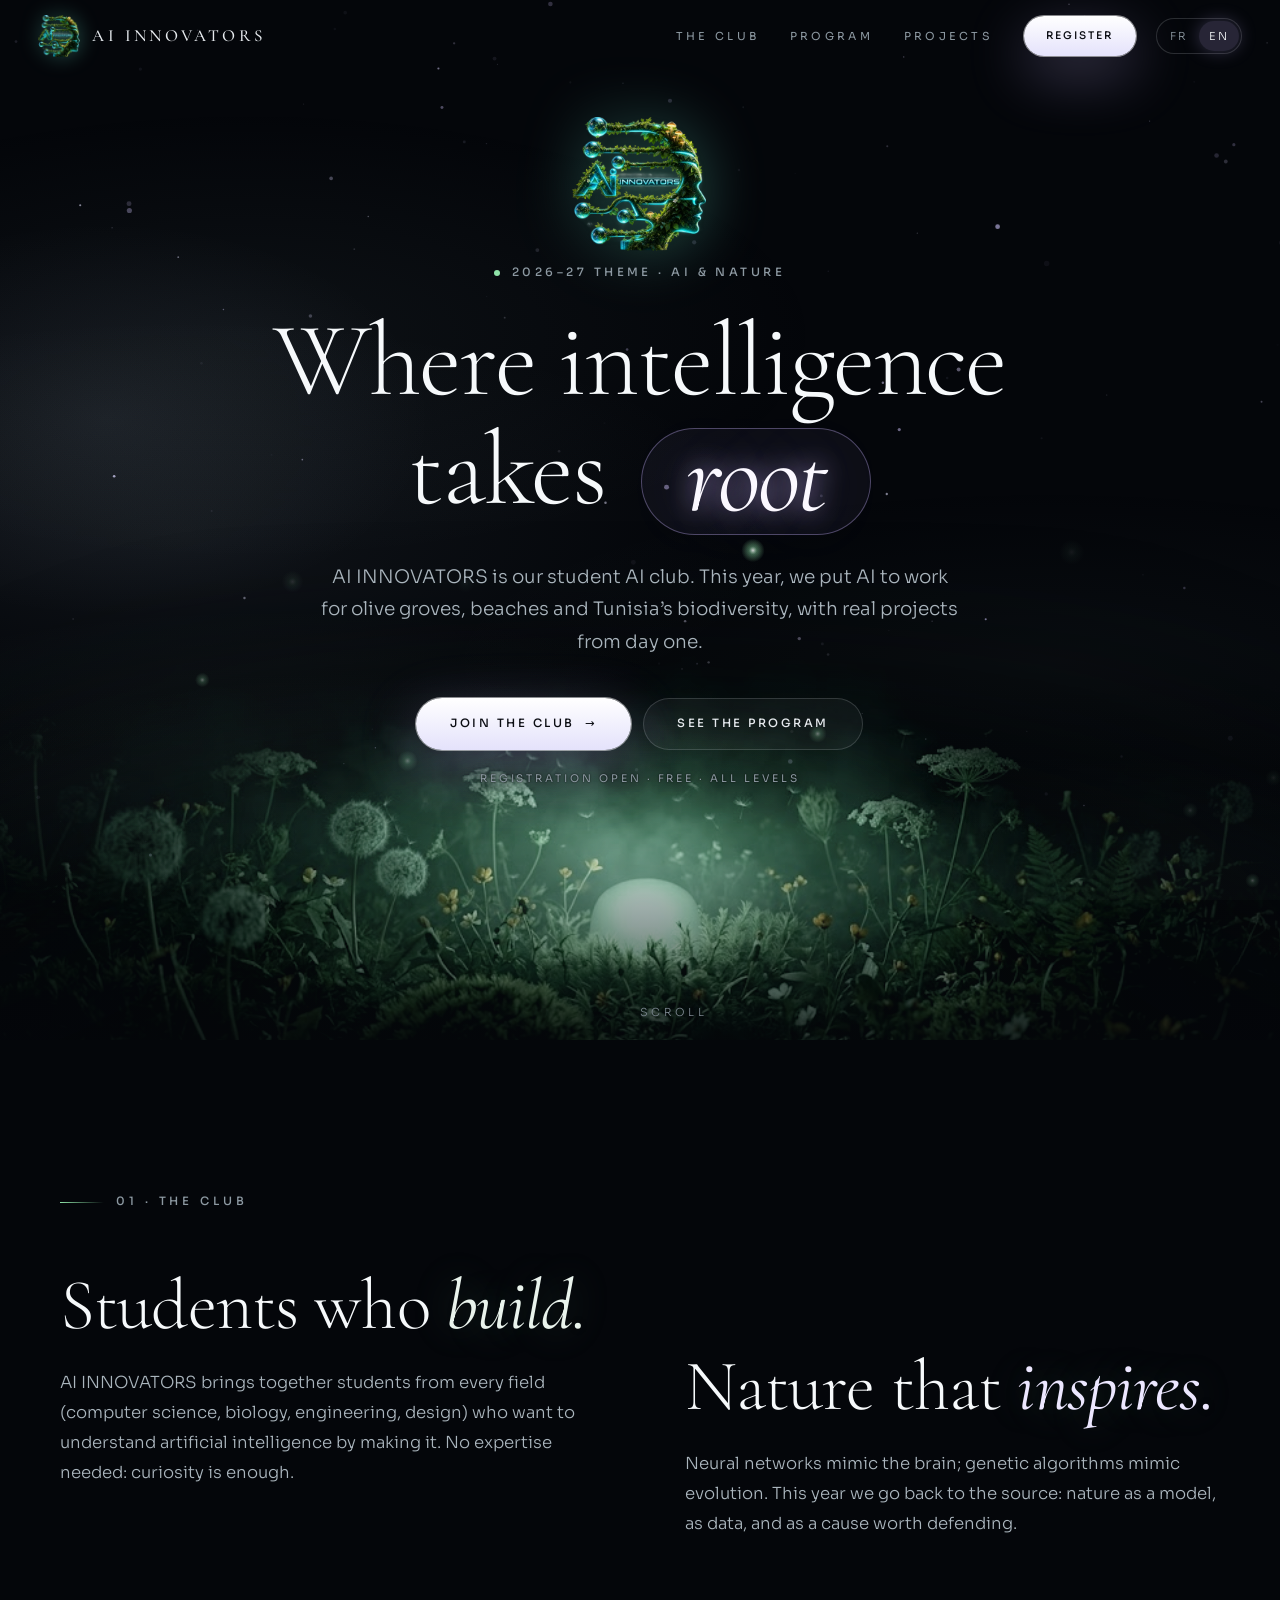
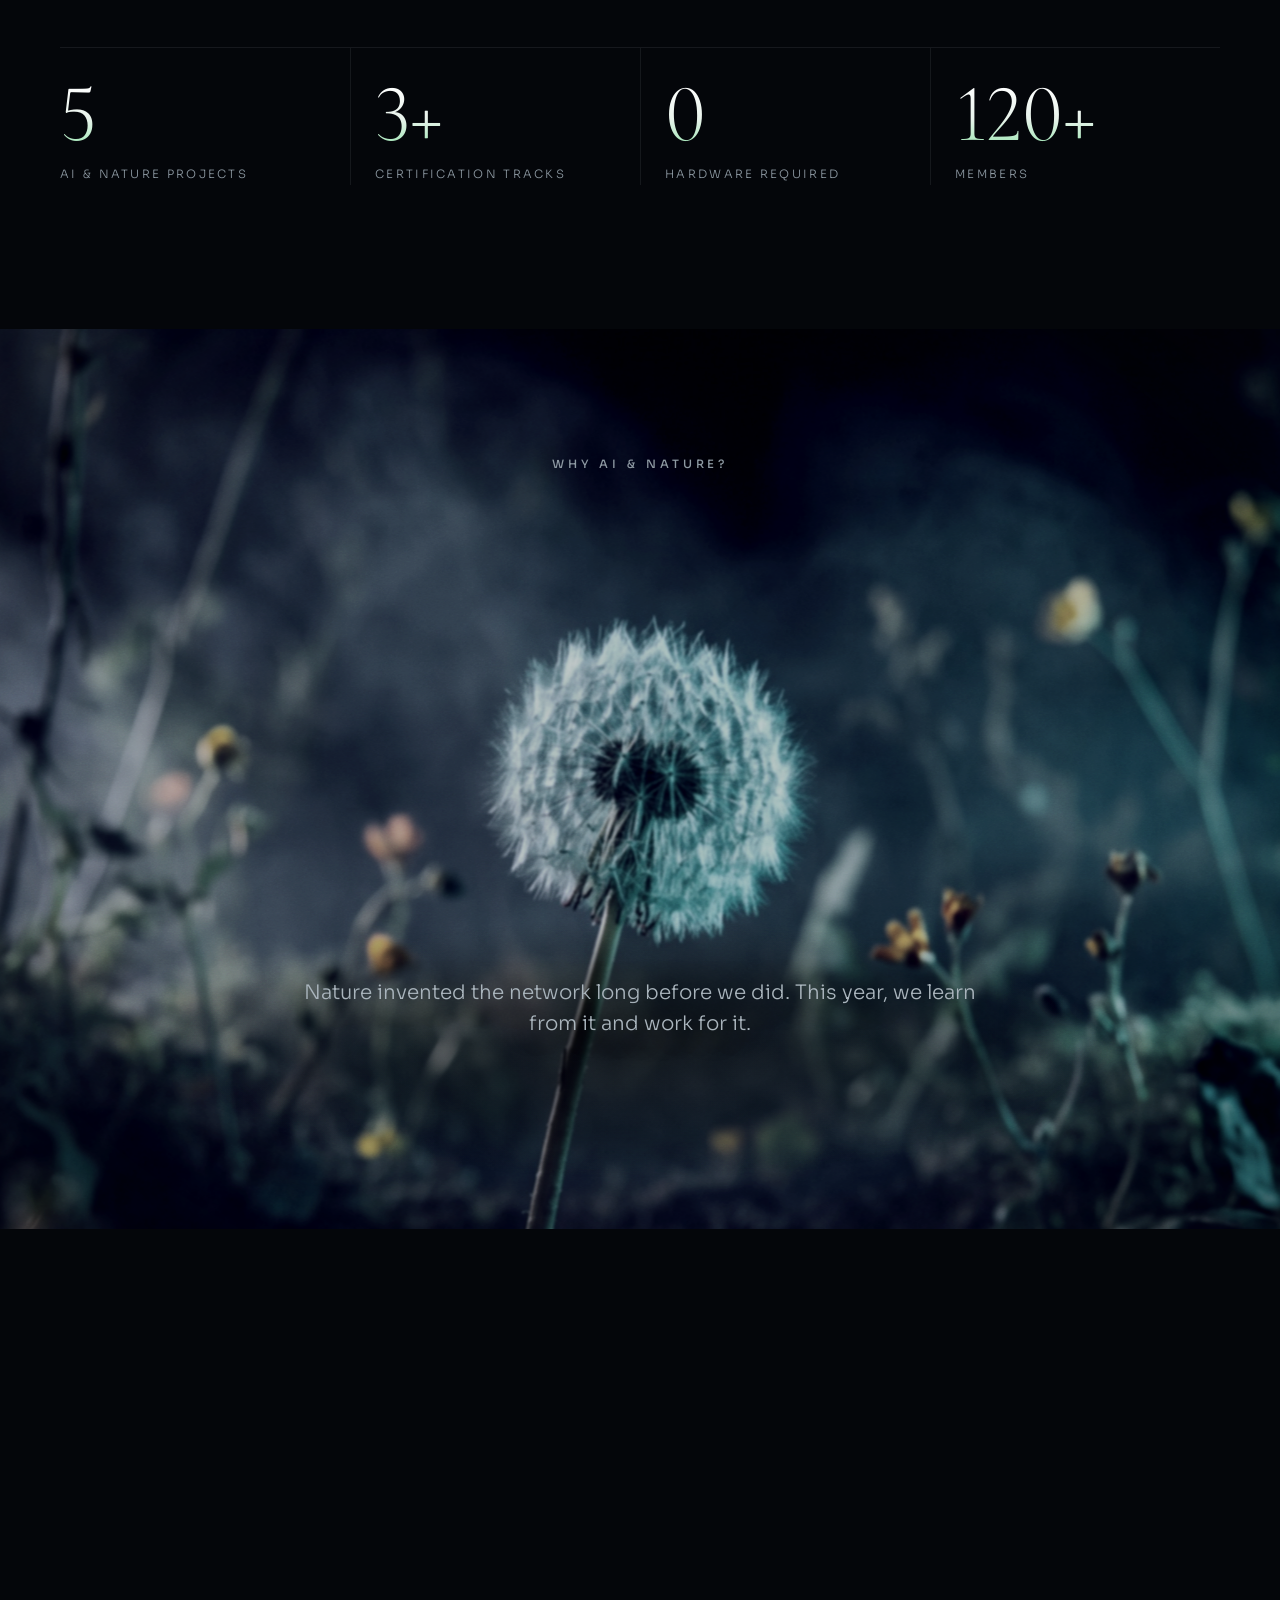
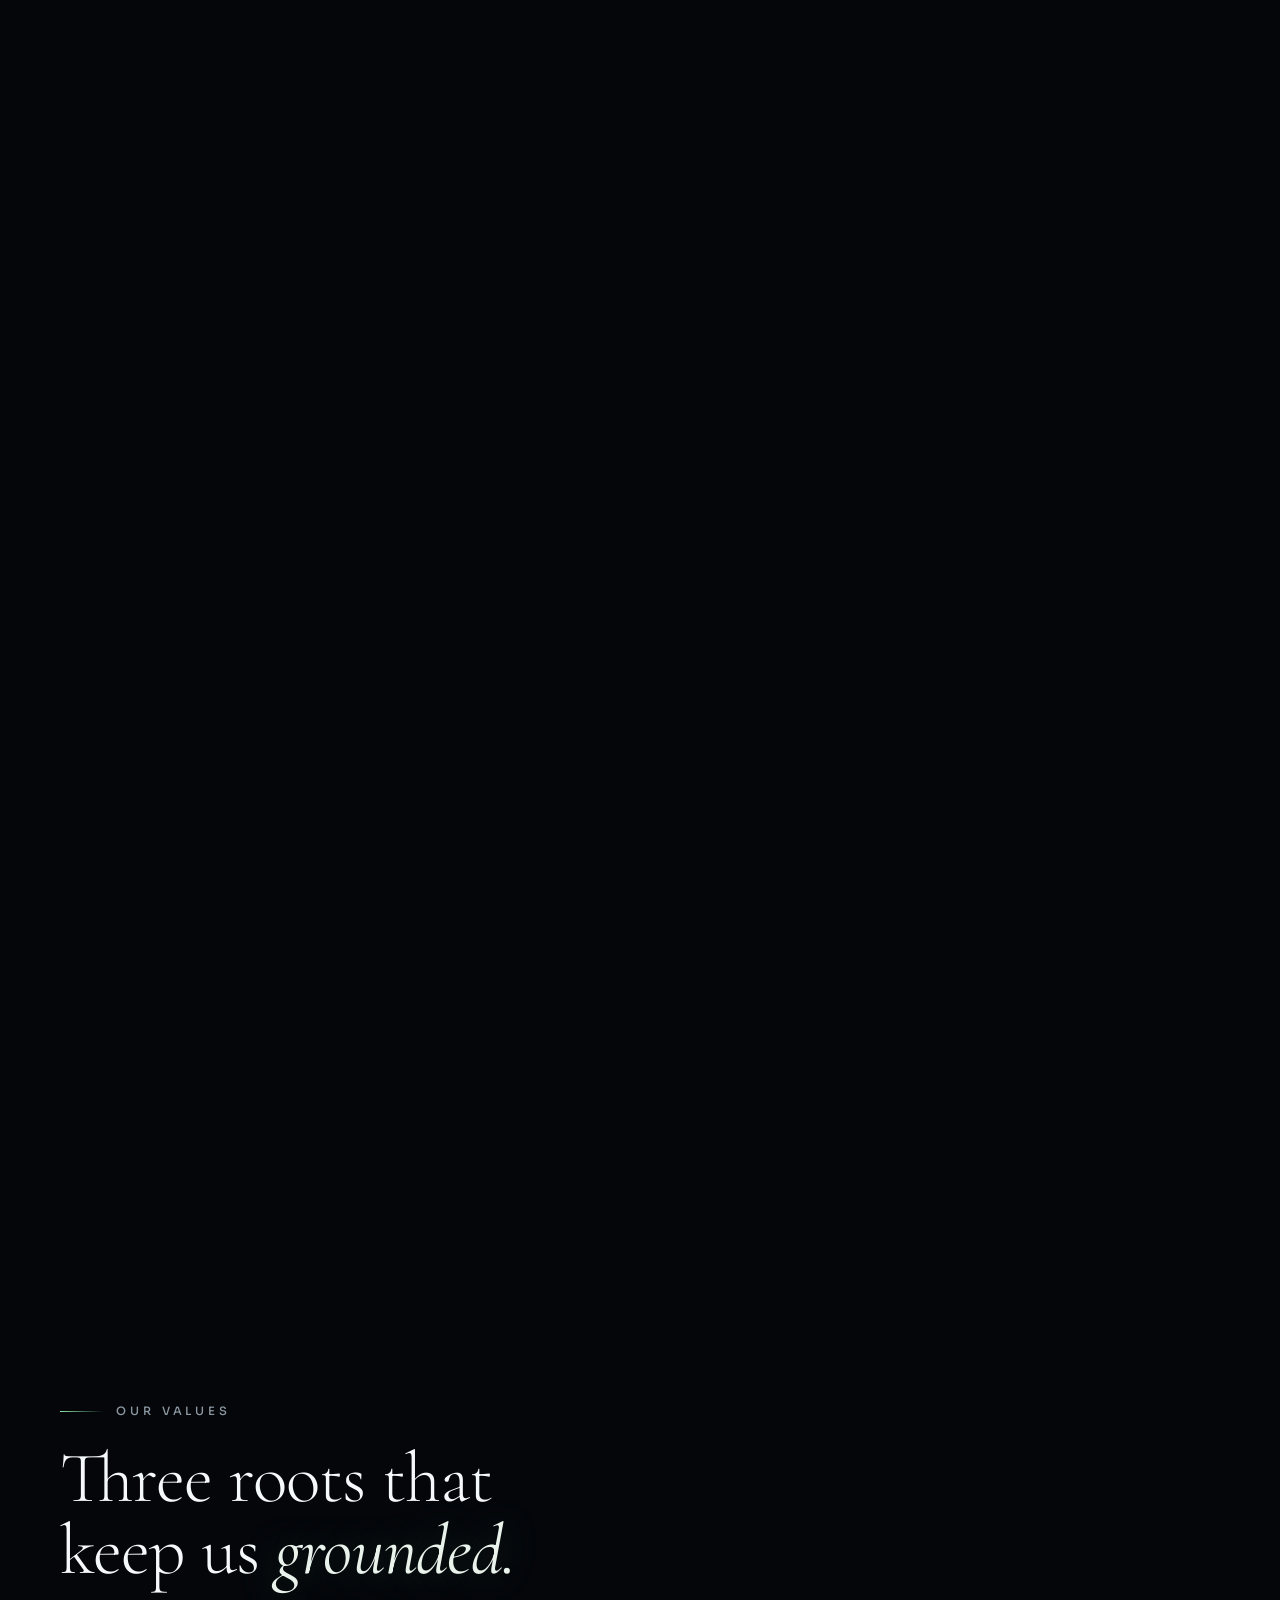
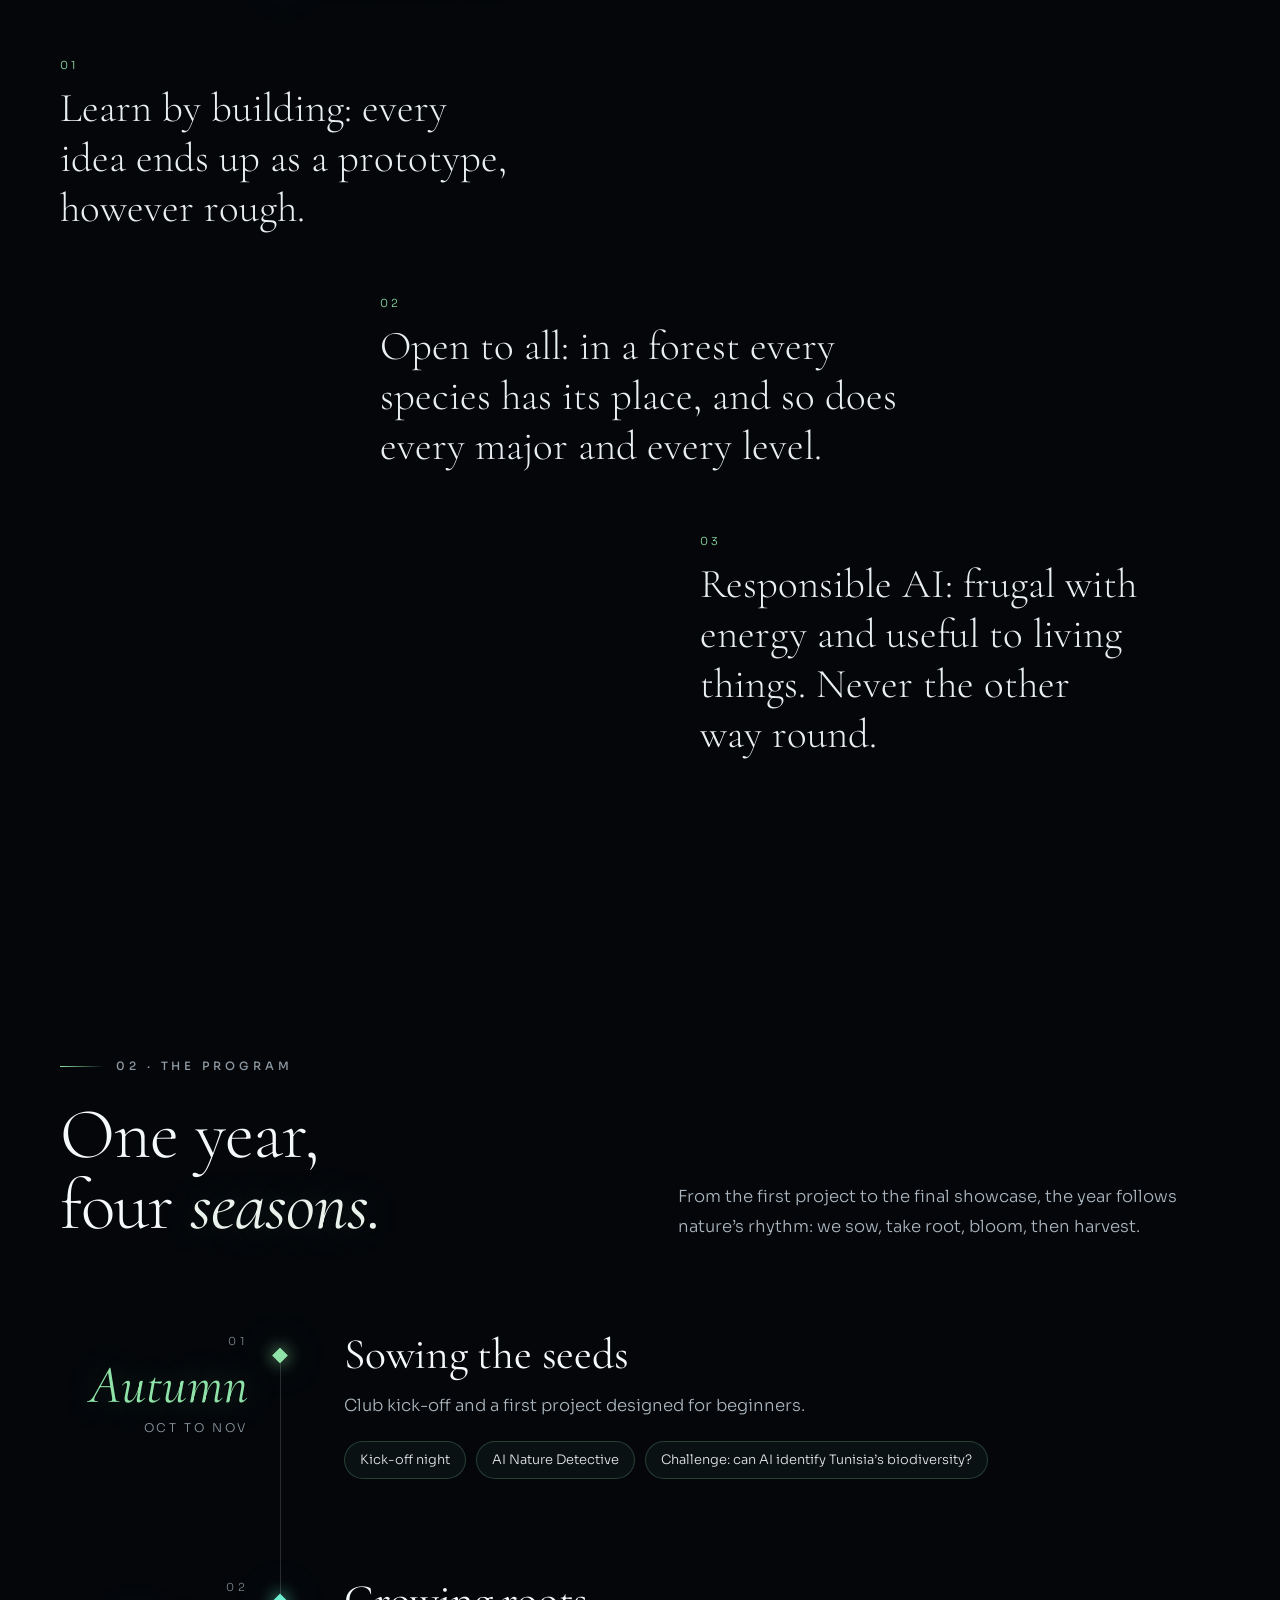
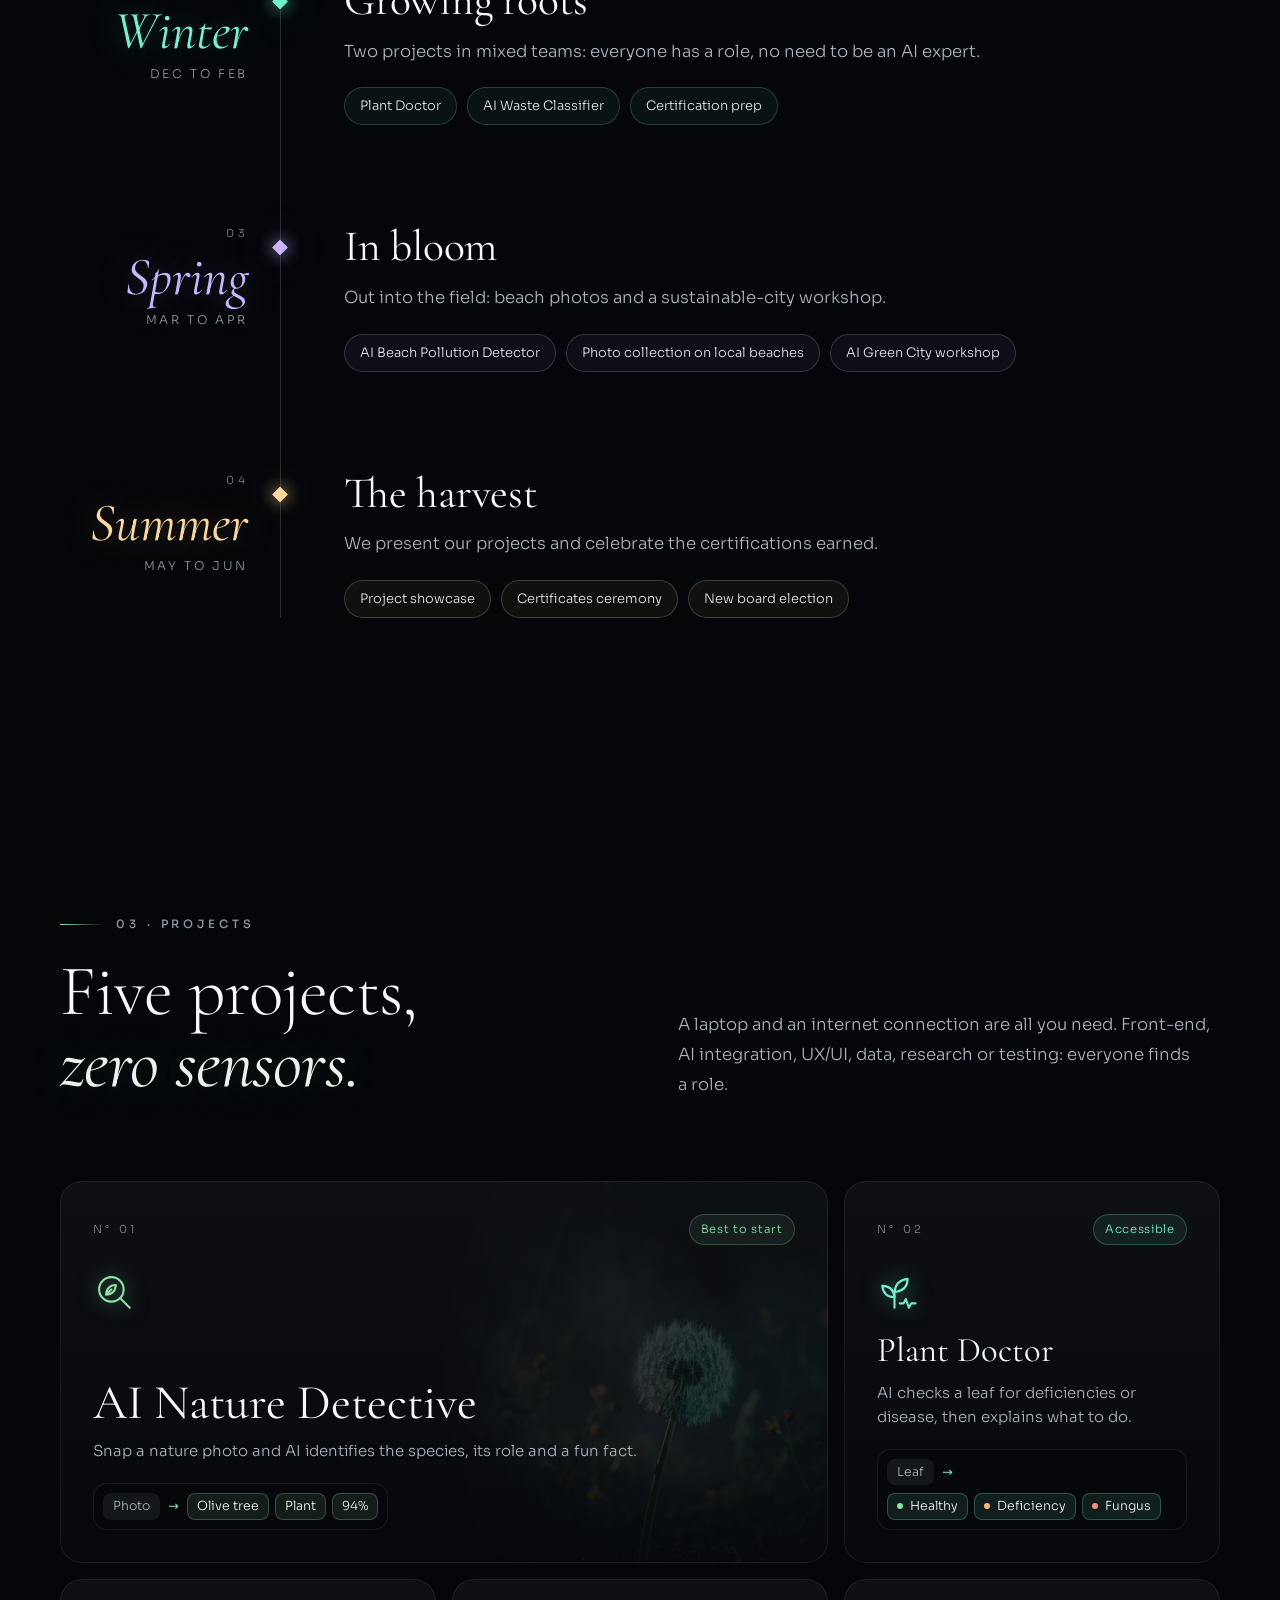
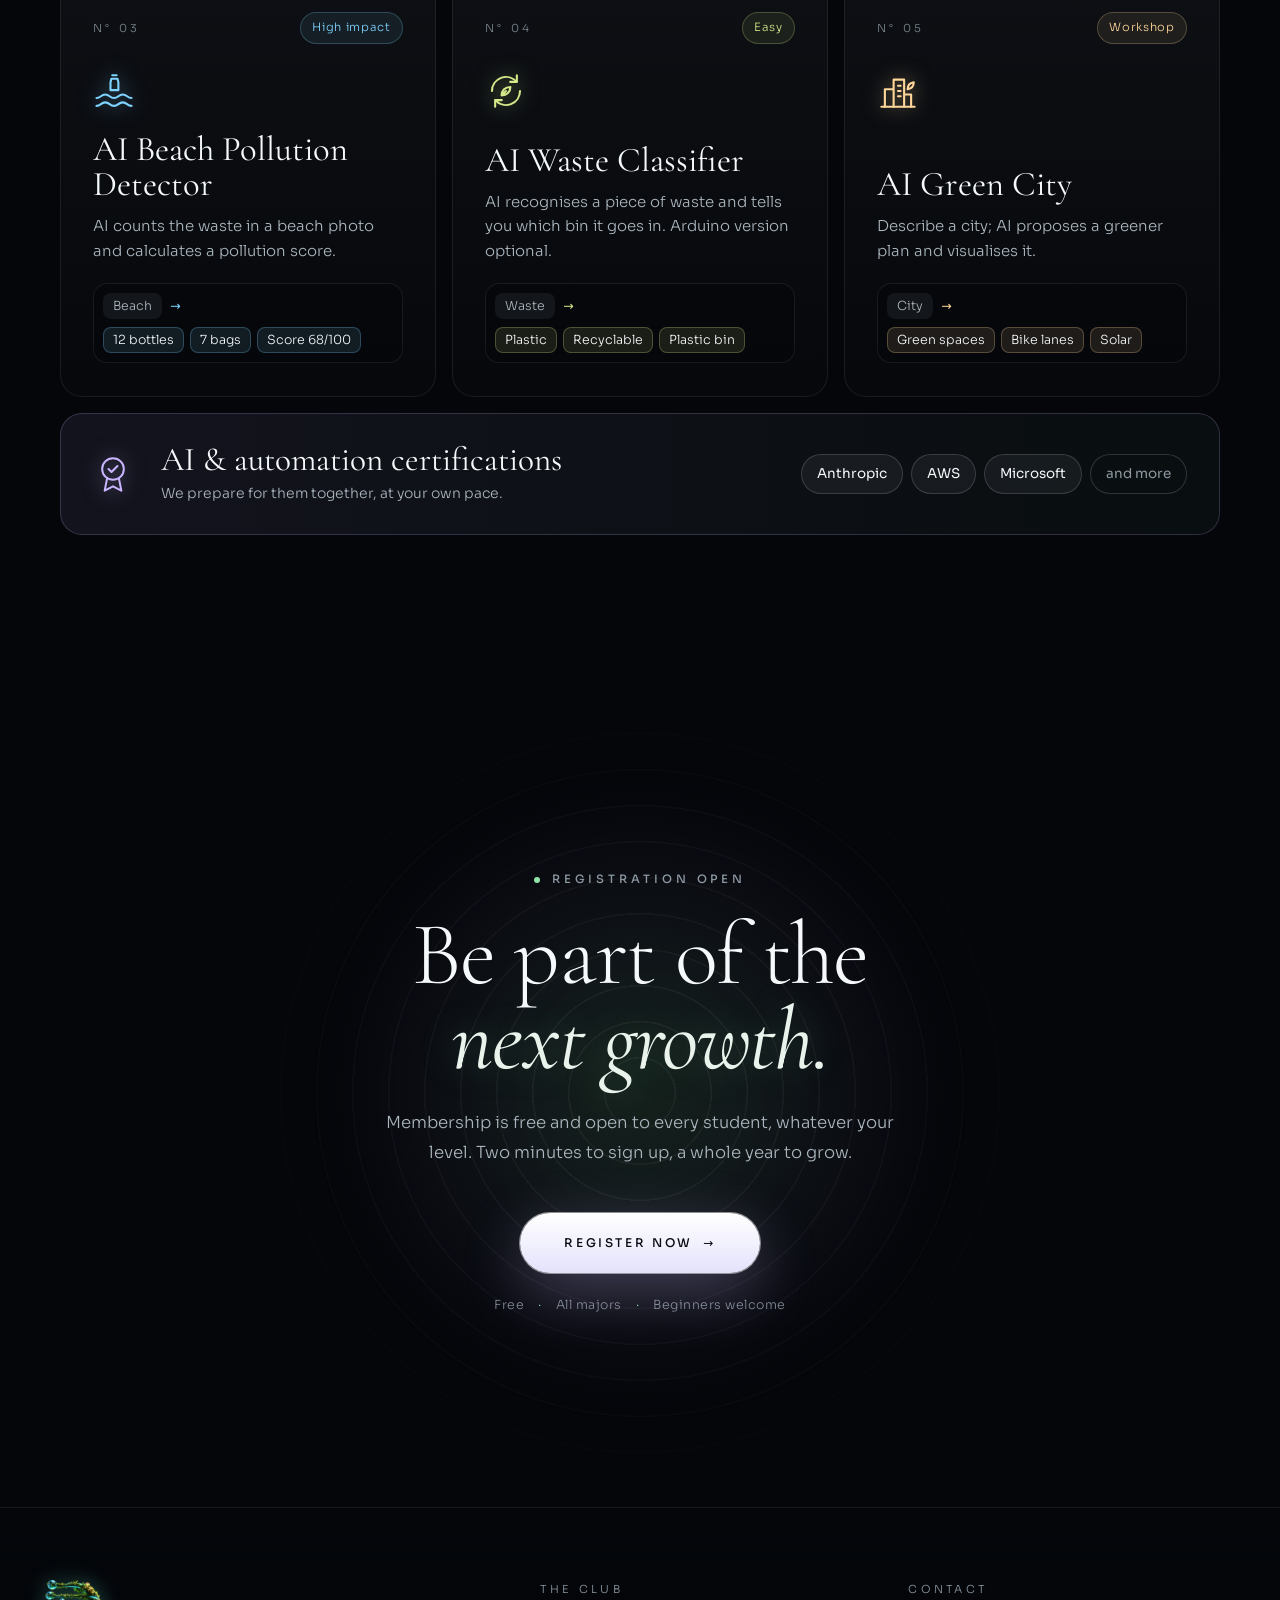
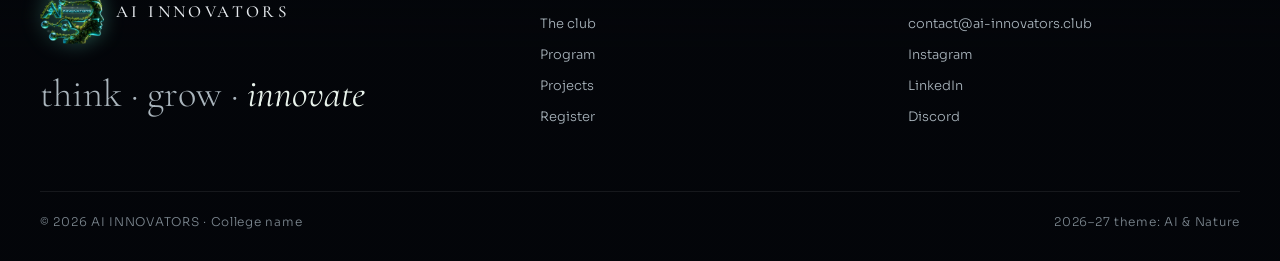
==== index.html @ 4fe78a7f "AI INNOVATORS: AI & Nature landing page and registration form Bilingual FR/EN static site (HTML/CSS/" ====
<!doctype html>
<html lang="fr" class="i18n-pending">
<head>
  <meta charset="utf-8">
  <meta name="viewport" content="width=device-width, initial-scale=1">
  <title data-i18n="meta.title.home">AI INNOVATORS · IA &amp; Nature</title>
  <meta name="description" data-i18n-content="meta.desc.home" content="AI INNOVATORS, le club d’intelligence artificielle des étudiants. Thème 2026–27 : IA &amp; Nature. Projets, ateliers, certifications. Inscriptions ouvertes.">
  <meta name="theme-color" content="#04060a">
  <meta property="og:type" content="website">
  <meta property="og:title" content="AI INNOVATORS · IA &amp; Nature">
  <meta property="og:description" content="Le club d’IA des étudiants. Thème 2026–27 : IA &amp; Nature. Inscriptions ouvertes.">
  <meta property="og:image" content="assets/img/og-image.jpg">
  <meta name="twitter:card" content="summary_large_image">
  <link rel="icon" href="assets/img/favicon-64.png" type="image/png">
  <link rel="apple-touch-icon" href="assets/img/apple-touch-icon.png">
  <link rel="stylesheet" href="css/tokens.css">
  <link rel="stylesheet" href="css/base.css">
  <link rel="stylesheet" href="css/motion.css">
  <link rel="stylesheet" href="css/home.css">
  <script>
    document.documentElement.classList.add('js');
    // Safety net: never leave the page invisible if a script fails.
    setTimeout(function () { document.documentElement.classList.remove('i18n-pending'); }, 1500);
  </script>
  <noscript><style>html.i18n-pending body { opacity: 1; }</style></noscript>
</head>
<body>
  <a class="skip-link" href="#main" data-i18n="a11y.skip"></a>

  <canvas class="atmosphere" data-atmosphere data-density="100" aria-hidden="true"></canvas>

  <!-- Icon sprite for the activity cards -->
  <svg width="0" height="0" style="position:absolute" aria-hidden="true">
    <symbol id="i-detective" viewBox="0 0 24 24"><circle cx="10.5" cy="10.5" r="7"/><path d="M15.5 15.5L21 21"/><path d="M7.5 13.5c0-3.3 2.2-5.5 5.5-5.5 0 3.3-2.2 5.5-5.5 5.5zM7.5 13.5l3-3"/></symbol>
    <symbol id="i-doctor" viewBox="0 0 24 24"><path d="M10 21v-9"/><path d="M10 15c-4 0-6.5-2.5-7-6.5 4 0 6.5 2.5 7 6.5zM10 12c.4-4.2 3-7 7.5-7.5-.1 4.2-2.8 7-7.5 7.5z"/><path d="M13 18.5h2.2l1.3-2.5 1.7 5 1.3-2.5H22"/></symbol>
    <symbol id="i-wave" viewBox="0 0 24 24"><path d="M2 16c2.5 0 2.5-2 5-2s2.5 2 5 2 2.5-2 5-2 2.5 2 5 2M2 20.5c2.5 0 2.5-2 5-2s2.5 2 5 2 2.5-2 5-2 2.5 2 5 2"/><path d="M11 3h2.5M10.5 5h3.5l.5 2v4.5h-4.5V7z"/></symbol>
    <symbol id="i-recycle" viewBox="0 0 24 24"><path d="M20 12a8 8 0 0 1-14 5.3M4 12a8 8 0 0 1 14-5.3"/><path d="M18.2 3v3.8h-3.8M5.8 21v-3.8h3.8"/><path d="M9.5 14.5c0-2.8 2-4.8 5-4.8 0 2.8-2 4.8-5 4.8zM9.5 14.5l2.5-2.5"/></symbol>
    <symbol id="i-city" viewBox="0 0 24 24"><path d="M2.5 21h19"/><path d="M4.5 21V11h5v10M9.5 21V5.5h6V21M15.5 21v-7h4v7"/><path d="M12 9h1.5M12 12h1.5M12 15h1.5"/><path d="M17.5 11c0-2.2 1.2-3.6 3.5-4 0 2.2-1.2 3.6-3.5 4z"/></symbol>
    <symbol id="i-badge" viewBox="0 0 24 24"><circle cx="12" cy="9" r="6.5"/><path d="M8.5 14.5L7 22l5-2.6 5 2.6-1.5-7.5"/><path d="M9.3 9l1.8 1.8 3.6-3.6"/></symbol>
  </svg>

  <header class="site-nav" data-nav>
    <div class="site-nav__inner">
      <a class="brand" href="#top">
        <span class="brand__mark"><img class="brand__logo" src="assets/img/logo.webp" alt="" width="42" height="42" onerror="this.parentNode.classList.add('no-logo')"><svg class="brand__leaf" viewBox="0 0 32 32" fill="none" aria-hidden="true"><path d="M16 28V15" stroke="#8fe3a8" stroke-width="1.5" stroke-linecap="round"/><path d="M16 19c-5 0-8.5-3.4-9-8.5 5 0 8.5 3.4 9 8.5ZM16 15c.5-5 4-8.5 9-9-.1 5-3.6 8.6-9 9Z" stroke="#8fe3a8" stroke-width="1.5" stroke-linejoin="round"/><circle cx="7" cy="10.5" r="1.8" fill="#c9b6ff"/><circle cx="25" cy="6" r="1.8" fill="#c9b6ff"/><circle cx="16" cy="28" r="1.8" fill="#c9b6ff"/></svg></span>
        <span>AI Innovators</span>
      </a>
      <nav class="nav-links" id="nav-links" aria-label="Navigation">
        <a href="#about" data-i18n="nav.about"></a>
        <a href="#program" data-i18n="nav.program"></a>
        <a href="#projects" data-i18n="nav.activities"></a>
        <a class="btn btn--primary btn--sm" href="register.html" data-i18n="nav.register"></a>
      </nav>
      <div class="nav-actions">
        <div class="lang" role="group" data-i18n-aria="a11y.lang">
          <button type="button" data-lang-btn="fr" aria-pressed="true">FR</button>
          <button type="button" data-lang-btn="en" aria-pressed="false">EN</button>
        </div>
        <button class="menu-toggle" type="button" aria-controls="nav-links" aria-expanded="false" data-menu-toggle data-i18n-aria="a11y.menu" aria-label="Menu">
          <span class="menu-toggle__bar"></span><span class="menu-toggle__bar"></span>
        </button>
      </div>
    </div>
  </header>

  <main id="main">
    <!-- ============ HERO ============ -->
    <section class="hero" id="top">
      <div class="hero__veg" data-parallax="veg" aria-hidden="true">
        <div class="hero__veg-mask">
          <img src="assets/img/forest.png" alt="" width="1024" height="572" fetchpriority="high">
          <div class="hero__veg-tint"></div>
        </div>
        <div class="hero__pool"></div>
        <div class="hero__shade"></div>
      </div>

      <div class="hero__head" data-parallax="head">
        <img class="hero__logo" src="assets/img/logo.webp" alt="" width="128" height="128" onerror="this.remove()">
        <p class="eyebrow hero__eyebrow rise" style="--d:.25s"><span class="pulse-dot" aria-hidden="true"></span><span data-i18n="hero.eyebrow"></span></p>
        <h1 class="display hero__title reveal" style="--d:.35s" data-i18n-html="hero.title"></h1>
        <p class="hero__lead rise" style="--d:.6s" data-i18n="hero.lead"></p>
        <div class="hero__actions rise" style="--d:.72s">
          <a class="btn btn--primary" href="register.html"><span data-i18n="hero.cta"></span><span class="arrow" aria-hidden="true">→</span></a>
          <a class="btn btn--ghost" href="#program" data-i18n="hero.secondary"></a>
        </div>
        <p class="hero__note rise" style="--d:.82s" data-i18n="hero.note"></p>
      </div>

      <div class="hero__scroll" aria-hidden="true" data-i18n="hero.scroll"></div>
    </section>

    <!-- ============ ABOUT ============ -->
    <section class="section container" id="about">
      <p class="eyebrow eyebrow--line reveal" data-i18n="about.eyebrow"></p>
      <div class="about__grid">
        <div class="about__col reveal">
          <h2 class="display h2" data-i18n-html="about.h1"></h2>
          <p class="lead" data-i18n="about.p1"></p>
        </div>
        <div class="about__col about__col--offset reveal" style="--d:.12s">
          <h2 class="display h2" data-i18n-html="about.h2"></h2>
          <p class="lead" data-i18n="about.p2"></p>
        </div>
      </div>

      <template id="tpl-stat">
        <li class="stat reveal"><span class="stat__value" data-field="value"></span><span class="stat__label" data-field="label"></span></li>
      </template>
      <ul class="stats" data-stagger="4" data-i18n-list="about.stats" data-template="tpl-stat"></ul>
    </section>

    <!-- ============ THEME STORY: flower → network ============ -->
    <section class="story" id="theme" data-stage>
      <div class="story__sticky">
        <div class="story__flower" data-flower aria-hidden="true">
          <div class="story__mask">
            <img src="assets/img/flower.jpg" alt="" loading="lazy" decoding="async">
            <div class="story__grain"></div>
            <div class="story__tint-bio"></div>
            <div class="story__tint" data-tint></div>
          </div>
        </div>
        <canvas class="story__veins" data-veins aria-hidden="true"></canvas>
        <h2 class="eyebrow story__label" data-i18n="story.label"></h2>
        <div class="story__captions">
          <div class="story__captions-box">
            <p class="story__cap story__cap--1" data-cap data-i18n="story.cap1"></p>
            <p class="story__cap story__cap--2" data-cap data-i18n="story.cap2"></p>
            <p class="story__cap story__cap--3" data-cap data-i18n="story.cap3"></p>
          </div>
        </div>
      </div>
    </section>

    <!-- ============ VALUES ============ -->
    <section class="section container values">
      <p class="eyebrow eyebrow--line reveal" data-i18n="values.eyebrow"></p>
      <h2 class="display values__title reveal" data-i18n-html="values.title"></h2>
      <template id="tpl-value">
        <li class="value reveal"><span class="value__index" data-index></span><span data-field="text"></span></li>
      </template>
      <ol class="values__list" data-i18n-list="values.list" data-template="tpl-value"></ol>
    </section>

    <!-- ============ PROGRAM ============ -->
    <section class="section container program" id="program">
      <div class="section-head">
        <div>
          <p class="eyebrow eyebrow--line reveal" data-i18n="program.eyebrow"></p>
          <h2 class="display h2 reveal" data-i18n-html="program.title"></h2>
        </div>
        <p class="lead reveal" style="--d:.1s" data-i18n="program.lead"></p>
      </div>

      <div class="timeline-wrap" data-timeline>
        <div class="timeline-rail" aria-hidden="true"><span class="timeline-fill"></span></div>
        <template id="tpl-season">
          <li class="season reveal">
            <span class="season__node" aria-hidden="true"></span>
            <div class="season__meta">
              <span class="season__index" data-index></span>
              <span class="season__name" data-field="season"></span>
              <span class="season__months" data-field="months"></span>
            </div>
            <div class="season__body">
              <h3 class="season__title" data-field="title"></h3>
              <p data-field="text"></p>
              <ul class="season__points" data-field="points"></ul>
            </div>
          </li>
        </template>
        <ol class="timeline" data-i18n-list="program.seasons" data-template="tpl-season"></ol>
      </div>
    </section>

    <!-- ============ PROJECTS ============ -->
    <section class="section container projects" id="projects">
      <div class="section-head">
        <div>
          <p class="eyebrow eyebrow--line reveal" data-i18n="projects.eyebrow"></p>
          <h2 class="display h2 reveal" data-i18n-html="projects.title"></h2>
        </div>
        <p class="lead reveal" style="--d:.1s" data-i18n="projects.lead"></p>
      </div>

      <template id="tpl-specimen">
        <li class="specimen reveal">
          <div class="specimen__top">
            <span class="specimen__no">N° <span data-index></span></span>
            <span class="specimen__tag" data-field="level"></span>
          </div>
          <svg class="specimen__icon" aria-hidden="true"><use data-field-attr="href:icon"></use></svg>
          <div class="specimen__body">
            <h3 class="specimen__title" data-field="title"></h3>
            <p class="specimen__text" data-field="text"></p>
          </div>
          <!-- mini preview: input → what the AI returns -->
          <div class="specimen__demo">
            <span class="specimen__in" data-field="input"></span>
            <span class="specimen__arrow" aria-hidden="true">→</span>
            <ul class="specimen__out" data-field="output"></ul>
          </div>
        </li>
      </template>
      <ul class="specimens" data-stagger="3" data-i18n-list="projects.items" data-template="tpl-specimen"></ul>

      <!-- Certifications -->
      <div class="certs reveal">
        <svg class="certs__icon" aria-hidden="true"><use href="#i-badge"></use></svg>
        <div class="certs__text">
          <h3 class="certs__title" data-i18n="certs.title"></h3>
          <p data-i18n="certs.text"></p>
        </div>
        <template id="tpl-cert"><li data-field="name"></li></template>
        <ul class="certs__list" data-i18n-list="certs.items" data-template="tpl-cert"></ul>
      </div>
    </section>

    <!-- ============ JOIN ============ -->
    <section class="join" id="join">
      <div class="join__rings" aria-hidden="true"></div>
      <p class="eyebrow reveal"><span class="pulse-dot" aria-hidden="true"></span><span data-i18n="join.eyebrow"></span></p>
      <h2 class="display join__title reveal" data-i18n-html="join.title"></h2>
      <p class="lead join__lead reveal" data-i18n="join.lead"></p>
      <div class="join__actions reveal">
        <a class="btn btn--primary btn--lg" href="register.html"><span data-i18n="join.cta"></span><span class="arrow" aria-hidden="true">→</span></a>
      </div>
      <template id="tpl-note"><li data-field="text"></li></template>
      <ul class="join__notes reveal" data-i18n-list="join.notes" data-template="tpl-note"></ul>
    </section>
  </main>

  <footer class="site-footer">
    <div class="site-footer__grid">
      <div>
        <a class="brand" href="#top">
          <span class="brand__mark"><img class="brand__logo" src="assets/img/logo.webp" alt="" width="42" height="42" onerror="this.parentNode.classList.add('no-logo')"><svg class="brand__leaf" viewBox="0 0 32 32" fill="none" aria-hidden="true"><path d="M16 28V15" stroke="#8fe3a8" stroke-width="1.5" stroke-linecap="round"/><path d="M16 19c-5 0-8.5-3.4-9-8.5 5 0 8.5 3.4 9 8.5ZM16 15c.5-5 4-8.5 9-9-.1 5-3.6 8.6-9 9Z" stroke="#8fe3a8" stroke-width="1.5" stroke-linejoin="round"/><circle cx="7" cy="10.5" r="1.8" fill="#c9b6ff"/><circle cx="25" cy="6" r="1.8" fill="#c9b6ff"/><circle cx="16" cy="28" r="1.8" fill="#c9b6ff"/></svg></span>
          <span>AI Innovators</span>
        </a>
        <p class="site-footer__motto" data-i18n-html="footer.motto"></p>
      </div>
      <div>
        <p class="footer-label" data-i18n="footer.club"></p>
        <ul class="footer-links">
          <li><a href="#about" data-i18n="nav.about"></a></li>
          <li><a href="#program" data-i18n="nav.program"></a></li>
          <li><a href="#projects" data-i18n="nav.activities"></a></li>
          <li><a href="register.html" data-i18n="nav.register"></a></li>
        </ul>
      </div>
      <div>
        <p class="footer-label" data-i18n="footer.contact"></p>
        <!-- TODO: real email and social links -->
        <ul class="footer-links">
          <li><a href="mailto:contact@ai-innovators.club">contact@ai-innovators.club</a></li>
          <li><a href="#" rel="noopener">Instagram</a></li>
          <li><a href="#" rel="noopener">LinkedIn</a></li>
          <li><a href="#" rel="noopener">Discord</a></li>
        </ul>
      </div>
    </div>
    <div class="site-footer__bottom">
      <span>© <span data-year>2026</span> AI INNOVATORS · <span data-i18n="footer.school"></span></span>
      <span data-i18n="footer.theme"></span>
    </div>
  </footer>

  <script src="js/translations.js"></script>
  <script src="js/i18n.js"></script>
  <script src="js/atmosphere.js"></script>
  <script src="js/veins.js"></script>
  <script src="js/motion.js"></script>
  <script src="js/site.js"></script>
</body>
</html>
---- css/tokens.css ----
/* =========================================================
   AI INNOVATORS · design tokens
   Change colors, fonts and spacing here; every other file reads these.
   ========================================================= */

/* ---- Fonts (self-hosted, extracted from the original design) ---- */
@font-face {
  font-family: "Sora";
  font-style: normal;
  font-weight: 200 500;
  font-display: swap;
  src: url("../assets/fonts/sora-latin.woff2") format("woff2");
  unicode-range: U+0000-00FF, U+0131, U+0152-0153, U+02BB-02BC, U+02C6, U+02DA, U+02DC, U+0304, U+0308, U+0329, U+2000-206F, U+20AC, U+2122, U+2191, U+2193, U+2212, U+2215, U+FEFF, U+FFFD;
}
@font-face {
  font-family: "Sora";
  font-style: normal;
  font-weight: 200 500;
  font-display: swap;
  src: url("../assets/fonts/sora-latin-ext.woff2") format("woff2");
  unicode-range: U+0100-02BA, U+02BD-02C5, U+02C7-02CC, U+02CE-02D7, U+02DD-02FF, U+0304, U+0308, U+0329, U+1D00-1DBF, U+1E00-1E9F, U+1EF2-1EFF, U+2020, U+20A0-20AB, U+20AD-20C0, U+2113, U+2C60-2C7F, U+A720-A7FF;
}
@font-face {
  font-family: "Cormorant Garamond";
  font-style: italic;
  font-weight: 300 700;
  font-display: swap;
  src: url("../assets/fonts/cormorant-garamond-italic-latin-ext.woff2") format("woff2");
  unicode-range: U+0100-02BA, U+02BD-02C5, U+02C7-02CC, U+02CE-02D7, U+02DD-02FF, U+0304, U+0308, U+0329, U+1D00-1DBF, U+1E00-1E9F, U+1EF2-1EFF, U+2020, U+20A0-20AB, U+20AD-20C0, U+2113, U+2C60-2C7F, U+A720-A7FF;
}
@font-face {
  font-family: "Cormorant Garamond";
  font-style: italic;
  font-weight: 300 700;
  font-display: swap;
  src: url("../assets/fonts/cormorant-garamond-italic-latin.woff2") format("woff2");
  unicode-range: U+0000-00FF, U+0131, U+0152-0153, U+02BB-02BC, U+02C6, U+02DA, U+02DC, U+0304, U+0308, U+0329, U+2000-206F, U+20AC, U+2122, U+2191, U+2193, U+2212, U+2215, U+FEFF, U+FFFD;
}
@font-face {
  font-family: "Cormorant Garamond";
  font-style: normal;
  font-weight: 300 700;
  font-display: swap;
  src: url("../assets/fonts/cormorant-garamond-normal-latin-ext.woff2") format("woff2");
  unicode-range: U+0100-02BA, U+02BD-02C5, U+02C7-02CC, U+02CE-02D7, U+02DD-02FF, U+0304, U+0308, U+0329, U+1D00-1DBF, U+1E00-1E9F, U+1EF2-1EFF, U+2020, U+20A0-20AB, U+20AD-20C0, U+2113, U+2C60-2C7F, U+A720-A7FF;
}
@font-face {
  font-family: "Cormorant Garamond";
  font-style: normal;
  font-weight: 300 700;
  font-display: swap;
  src: url("../assets/fonts/cormorant-garamond-normal-latin.woff2") format("woff2");
  unicode-range: U+0000-00FF, U+0131, U+0152-0153, U+02BB-02BC, U+02C6, U+02DA, U+02DC, U+0304, U+0308, U+0329, U+2000-206F, U+20AC, U+2122, U+2191, U+2193, U+2212, U+2215, U+FEFF, U+FFFD;
}

:root {
  /* ---- Color ---- */
  --bg: #04060a;            /* night-forest ground */
  --ink-strong: #f6f9fb;    /* headings */
  --ink: #e6eaee;           /* body text on dark */
  --ink-soft: #aab5bd;      /* paragraphs */
  --ink-mute: #8d99a2;      /* labels, eyebrows */
  --ink-faint: #7d8891;     /* notes, placeholders */
  --line: rgba(233, 241, 246, 0.08);
  --line-strong: rgba(233, 241, 246, 0.16);

  --bio: #8fe3a8;           /* bioluminescent green, "nature" (also read by the canvas) */
  --bio-soft: #e9f3ec;
  --accent: #c9b6ff;        /* lavender, "intelligence" (also read by the canvas) */
  --accent-soft: #ece7ff;
  --danger: #ff9b8f;

  /* ---- Type ---- */
  --font-sans: "Sora", system-ui, sans-serif;
  --font-serif: "Cormorant Garamond", "Cormorant", Garamond, "Times New Roman", serif; /* display */
  --fs-hero: clamp(48px, 8.2vw, 124px);
  --fs-h2: clamp(40px, 5.6vw, 80px);
  --fs-lead: clamp(16px, 1.45vw, 19px);
  --fs-body: clamp(15px, 1.3vw, 17px);
  --fs-eyebrow: clamp(10.5px, 0.9vw, 11.5px);
  --tracking-caps: 0.34em;  /* small capitals: eyebrows, buttons, labels */

  /* ---- Layout ---- */
  --maxw: 1240px;
  --gutter: clamp(20px, 5vw, 40px);
  --section-y: clamp(90px, 16vh, 190px);
  --nav-h: 72px;
  --radius-card: 22px;
  --ease-out: cubic-bezier(0.2, 0.7, 0.2, 1);
}
---- css/base.css ----
/* =========================================================
   Base: reset, typography, buttons, nav, footer, motion
   ========================================================= */

*, *::before, *::after { box-sizing: border-box; }
[hidden] { display: none !important; }

html {
  color-scheme: dark;
  background: var(--bg);
  -webkit-text-size-adjust: 100%;
  scroll-behavior: smooth;
  scroll-padding-top: calc(var(--nav-h) + 12px);
}
html.i18n-pending body { opacity: 0; }

body {
  margin: 0;
  min-height: 100vh;
  background: var(--bg);
  color: var(--ink);
  font-family: var(--font-sans);
  font-weight: 300;
  font-size: 16px;
  line-height: 1.7;
  font-kerning: normal;
  font-feature-settings: "kern", "liga";
  text-rendering: optimizeLegibility;
  -webkit-font-smoothing: antialiased;
  overflow-x: clip;
  transition: opacity 0.5s ease;
}

img, svg, canvas { display: block; max-width: 100%; }
h1, h2, h3, p { margin: 0; }
button, input, select, textarea { font: inherit; color: inherit; }
a { color: var(--accent); text-decoration: none; transition: color 0.2s; }
a:hover { color: var(--accent-soft); }
::selection { background: rgba(201, 182, 255, 0.3); }
:focus-visible { outline: 2px solid var(--accent); outline-offset: 3px; border-radius: 6px; }

.visually-hidden {
  position: absolute !important;
  width: 1px; height: 1px;
  margin: -1px; padding: 0;
  overflow: hidden; clip: rect(0 0 0 0);
  white-space: nowrap; border: 0;
}
.skip-link {
  position: fixed; left: 16px; top: -64px; z-index: 100;
  padding: 10px 18px; border-radius: 999px;
  background: var(--ink-strong); color: #0a0c12;
  transition: top 0.2s;
}
.skip-link:focus { top: 16px; color: #0a0c12; }

/* ---- Atmosphere canvas (js/atmosphere.js) ---- */
.atmosphere {
  position: fixed; inset: 0;
  width: 100%; height: 100%;
  z-index: 0; pointer-events: none;
}
main, .site-footer { position: relative; z-index: 2; }

/* ---- Layout helpers ---- */
.container { width: 100%; max-width: var(--maxw); margin-inline: auto; padding-inline: var(--gutter); }
.section { padding-block: var(--section-y); }

/* ---- Typography ---- */
.eyebrow {
  display: inline-flex; align-items: center; gap: 12px;
  margin: 0 0 22px;
  font-size: var(--fs-eyebrow);
  font-weight: 500;
  letter-spacing: var(--tracking-caps);
  text-transform: uppercase;
  color: var(--ink-mute);
}
.eyebrow--line::before {
  content: "";
  width: 44px; height: 1px;
  background: linear-gradient(90deg, var(--bio), transparent);
}
/* Display serif: light, high-contrast, tight but not cramped */
.display {
  font-family: var(--font-serif);
  font-weight: 300;
  line-height: 1;
  letter-spacing: -0.012em;
  color: var(--ink-strong);
  font-variant-ligatures: common-ligatures discretionary-ligatures;
  font-variant-numeric: lining-nums;
  text-wrap: balance;
}
.display em {
  font-family: var(--font-serif);
  font-style: italic;
  font-weight: 400;
  color: var(--bio-soft);
  text-shadow: 0 0 42px rgba(143, 227, 168, 0.28);
}
.h2 { font-size: var(--fs-h2); }
.lead {
  max-width: 46ch;
  font-size: var(--fs-body);
  line-height: 1.8;
  color: var(--ink-soft);
  text-wrap: pretty;
}
.section-head {
  display: grid;
  grid-template-columns: repeat(auto-fit, minmax(min(100%, 340px), 1fr));
  gap: 24px clamp(40px, 6vw, 96px);
  align-items: end;
}

/* Glowing pill word, from the original hero */
.glow {
  display: inline-flex; align-items: center; justify-content: center;
  margin-left: 0.12em;
  padding: 0 0.42em 0.08em;
  border: 1px solid rgba(201, 182, 255, 0.34);
  border-radius: 999px;
  background: rgba(201, 182, 255, 0.05);
  -webkit-backdrop-filter: blur(6px);
  backdrop-filter: blur(6px);
  font-family: var(--font-serif);
  font-style: italic;
  font-weight: 400;
  color: #fbf8ff;
  text-shadow: 0 0 26px rgba(201, 182, 255, 0.75), 0 0 60px rgba(201, 182, 255, 0.35);
  animation: vd-halo 6s ease-in-out infinite;
}

.pulse-dot {
  flex: none;
  width: 6px; height: 6px;
  border-radius: 50%;
  background: var(--bio);
  animation: pulse 2.6s ease-out infinite;
}

/* ---- Buttons ---- */
.btn {
  display: inline-flex; align-items: center; justify-content: center; gap: 10px;
  min-height: 52px;
  padding: 0 34px;
  border: 0;
  border-radius: 999px;
  font-size: 11.5px;
  font-weight: 500;
  letter-spacing: 0.22em;
  text-transform: uppercase;
  white-space: nowrap;
  cursor: pointer;
  transition: box-shadow 0.35s var(--ease-out), transform 0.35s var(--ease-out), background 0.3s, color 0.3s;
}
.btn--primary {
  background: linear-gradient(180deg, #ffffff, #e4e2fb);
  color: #0a0c12;
  box-shadow: 0 0 0 1px rgba(255, 255, 255, 0.5), 0 18px 60px rgba(201, 182, 255, 0.3);
}
.btn--primary:hover {
  color: #0a0c12;
  transform: translateY(-1px);
  box-shadow: 0 0 0 1px rgba(255, 255, 255, 0.75), 0 22px 74px rgba(201, 182, 255, 0.5);
}
.btn--ghost {
  background: rgba(233, 241, 246, 0.04);
  color: var(--ink);
  box-shadow: inset 0 0 0 1px var(--line-strong);
  -webkit-backdrop-filter: blur(8px);
  backdrop-filter: blur(8px);
}
.btn--ghost:hover { color: var(--ink-strong); box-shadow: inset 0 0 0 1px rgba(201, 182, 255, 0.5); }
.btn--sm { min-height: 40px; padding: 0 22px; font-size: 10.5px; letter-spacing: 0.2em; }
.btn--lg { min-height: 60px; padding: 0 44px; font-size: 12px; }
.btn .arrow { transition: transform 0.35s var(--ease-out); }
.btn:hover .arrow { transform: translateX(4px); }

/* ---- Navigation ---- */
.site-nav {
  position: fixed; top: 0; left: 0; right: 0;
  z-index: 50;
  border-bottom: 1px solid transparent;
  transition: background 0.4s, border-color 0.4s, backdrop-filter 0.4s;
}
.site-nav.is-scrolled,
.site-nav.is-open {
  background: rgba(4, 6, 10, 0.72);
  -webkit-backdrop-filter: blur(14px) saturate(1.2);
  backdrop-filter: blur(14px) saturate(1.2);
  border-color: var(--line);
}
.site-nav__inner {
  display: flex; align-items: center; gap: 20px;
  height: var(--nav-h);
  padding-inline: clamp(20px, 3vw, 40px);
}
.brand {
  display: inline-flex; align-items: center; gap: 12px;
  color: var(--ink);
  font-family: var(--font-serif);
  font-size: 17px;
  font-weight: 500;
  letter-spacing: 0.2em;
  text-transform: uppercase;
  white-space: nowrap;
}
.brand:hover { color: var(--ink-strong); }
.brand svg { width: 26px; height: 26px; filter: drop-shadow(0 0 8px rgba(143, 227, 168, 0.45)); }

/* Club logo (assets/img/logo.png); falls back to the leaf icon if the file is missing */
.brand__mark { display: inline-grid; place-items: center; }
.brand__logo {
  width: 42px; height: 42px;
  object-fit: contain;
  filter: drop-shadow(0 0 10px rgba(111, 242, 208, 0.35));
  transition: transform 0.6s var(--ease-out);
}
.brand:hover .brand__logo { transform: rotate(-6deg) scale(1.06); }
.brand__leaf { display: none; }
.brand__mark.no-logo .brand__logo { display: none; }
.brand__mark.no-logo .brand__leaf { display: block; }
.site-footer .brand__logo { width: 64px; height: 64px; }
@media (max-width: 420px) { .brand__logo { width: 34px; height: 34px; } }

.nav-links { display: flex; align-items: center; gap: clamp(18px, 2.4vw, 34px); margin-left: auto; }
.nav-links a:not(.btn) {
  font-size: 11px;
  font-weight: 400;
  letter-spacing: 0.3em;
  text-transform: uppercase;
  color: var(--ink-mute);
}
.nav-links a:not(.btn):hover { color: var(--ink-strong); }
.nav-actions { display: flex; align-items: center; gap: 14px; margin-left: auto; }
.nav-links + .nav-actions { margin-left: 0; }

.nav-back {
  display: inline-flex; align-items: center; gap: 8px;
  font-size: 12px; letter-spacing: 0.2em; text-transform: uppercase;
  color: var(--ink-mute);
}
.nav-back:hover { color: var(--ink-strong); }

.lang {
  display: inline-flex; align-items: center;
  padding: 3px;
  border-radius: 999px;
  box-shadow: inset 0 0 0 1px var(--line-strong);
}
.lang button {
  min-width: 38px; min-height: 30px;
  padding: 0 10px;
  border: 0; border-radius: 999px;
  background: transparent;
  color: var(--ink-mute);
  font-size: 11px;
  letter-spacing: 0.14em;
  cursor: pointer;
  transition: background 0.25s, color 0.25s;
}
.lang button:hover { color: var(--ink-strong); }
.lang button[aria-pressed="true"] { background: rgba(201, 182, 255, 0.16); color: var(--ink-strong); }

.menu-toggle {
  display: none;
  position: relative;
  width: 42px; height: 42px;
  border: 0; border-radius: 999px;
  background: transparent;
  box-shadow: inset 0 0 0 1px var(--line-strong);
  cursor: pointer;
}
.menu-toggle__bar {
  position: absolute; left: 13px; right: 13px;
  height: 1px; background: var(--ink);
  transition: transform 0.3s var(--ease-out);
}
.menu-toggle__bar:nth-child(1) { top: 17px; }
.menu-toggle__bar:nth-child(2) { top: 24px; }
.site-nav.is-open .menu-toggle__bar:nth-child(1) { transform: translateY(3.5px) rotate(45deg); }
.site-nav.is-open .menu-toggle__bar:nth-child(2) { transform: translateY(-3.5px) rotate(-45deg); }

@media (max-width: 860px) {
  .menu-toggle { display: inline-block; }
  .nav-links {
    position: absolute; top: var(--nav-h); left: 0; right: 0;
    flex-direction: column; align-items: stretch; gap: 0;
    padding: 4px var(--gutter) 26px;
    background: rgba(4, 6, 10, 0.95);
    -webkit-backdrop-filter: blur(14px);
    backdrop-filter: blur(14px);
    border-bottom: 1px solid var(--line);
    opacity: 0; visibility: hidden; transform: translateY(-8px);
    transition: opacity 0.3s, transform 0.3s var(--ease-out), visibility 0.3s;
  }
  .site-nav.is-open .nav-links { opacity: 1; visibility: visible; transform: none; }
  .nav-links a:not(.btn) { padding: 16px 0; border-bottom: 1px solid var(--line); }
  .nav-links .btn { margin-top: 20px; min-height: 50px; }
  .nav-actions { margin-left: auto; }
}
@media (max-width: 520px) {
  .nav-back__text { display: none; }
}
@media (max-width: 420px) {
  .brand { font-size: 14px; letter-spacing: 0.12em; gap: 10px; }
  .brand svg { width: 22px; height: 22px; }
  .nav-actions { gap: 10px; }
}

/* ---- Footer ---- */
.site-footer {
  border-top: 1px solid var(--line);
  padding: clamp(44px, 8vh, 80px) var(--gutter) 28px;
  font-size: 13px;
  color: var(--ink-faint);
  background: linear-gradient(180deg, transparent, rgba(4, 6, 10, 0.85) 40%);
}
.site-footer__grid {
  max-width: var(--maxw);
  margin: 0 auto;
  display: grid;
  grid-template-columns: 1.4fr 1fr 1fr;
  gap: 36px;
}
.site-footer__motto {
  margin-top: 22px;
  font-family: var(--font-serif);
  font-size: clamp(28px, 3vw, 40px);
  font-weight: 300;
  line-height: 1.1;
  color: var(--ink-soft);
}
.site-footer__motto em { font-style: italic; font-weight: 400; color: var(--bio-soft); }
.footer-label {
  margin-bottom: 14px;
  font-size: 11px; letter-spacing: 0.3em; text-transform: uppercase;
  color: var(--ink-mute);
}
.footer-links { list-style: none; margin: 0; padding: 0; display: grid; gap: 9px; }
.footer-links a { color: var(--ink-soft); }
.footer-links a:hover { color: var(--ink-strong); }
.site-footer__bottom {
  max-width: var(--maxw);
  margin: clamp(40px, 7vh, 64px) auto 0;
  padding-top: 20px;
  border-top: 1px solid var(--line);
  display: flex; flex-wrap: wrap; justify-content: space-between; gap: 10px 24px;
  font-size: 12px; letter-spacing: 0.06em;
}
@media (max-width: 720px) {
  .site-footer__grid { grid-template-columns: 1fr 1fr; }
  .site-footer__grid > :first-child { grid-column: 1 / -1; }
}

/* ---- Motion ---- */
.rise { animation: vd-rise 1.2s var(--ease-out) var(--d, 0s) both; }

.js .reveal {
  opacity: 0;
  transform: translateY(26px);
  transition: opacity 1s var(--ease-out), transform 1s var(--ease-out);
  transition-delay: var(--d, 0s);
}
.js .reveal.is-in { opacity: 1; transform: none; }

@keyframes vd-rise { from { opacity: 0; transform: translateY(18px); } to { opacity: 1; transform: none; } }
@keyframes vd-halo {
  0%, 100% { box-shadow: 0 0 40px rgba(201, 182, 255, 0.18), inset 0 0 30px rgba(201, 182, 255, 0.07); }
  50% { box-shadow: 0 0 78px rgba(201, 182, 255, 0.34), inset 0 0 42px rgba(201, 182, 255, 0.13); }
}
@keyframes vd-pool {
  0%, 100% { opacity: 0.55; transform: translateX(-50%) scaleY(1); }
  50% { opacity: 0.95; transform: translateX(-50%) scaleY(1.14); }
}
@keyframes vd-scroll-hint {
  0%, 100% { opacity: 0.25; transform: translate(-50%, 0); }
  50% { opacity: 0.8; transform: translate(-50%, 7px); }
}
@keyframes pulse {
  0% { box-shadow: 0 0 0 0 rgba(143, 227, 168, 0.55); }
  70%, 100% { box-shadow: 0 0 0 10px rgba(143, 227, 168, 0); }
}
@keyframes spin { to { transform: rotate(360deg); } }

@media (prefers-reduced-motion: reduce) {
  html { scroll-behavior: auto; }
  *, *::before, *::after {
    animation-duration: 0.01ms !important;
    animation-iteration-count: 1 !important;
    transition-duration: 0.01ms !important;
  }
  .js .reveal { opacity: 1; transform: none; }
}
---- css/motion.css ----
/* =========================================================
   Motion layer: text reveals, word-by-word headings, language
   switch, micro-interactions. Loaded after base.css on every page.
   (Word splitting and counters: js/motion.js. Language fade: js/i18n.js.)
   ========================================================= */

/* ---- Blocks & paragraphs: rise out of a soft blur ---- */
.js .reveal {
  filter: blur(8px);
  transition:
    opacity 1s var(--ease-out) var(--d, 0s),
    transform 1s var(--ease-out) var(--d, 0s),
    filter 1s var(--ease-out) var(--d, 0s);
}
.js .reveal.is-in { filter: none; }

/* A block whose heading is split: the words carry the entrance, the paragraph follows */
.js .reveal.split,
.js .reveal:has(> .split) { opacity: 1; transform: none; filter: none; }
.js .reveal:has(> .split) > .lead {
  opacity: 0;
  transform: translateY(16px);
  filter: blur(6px);
  transition:
    opacity 1s var(--ease-out) calc(var(--d, 0s) + 0.35s),
    transform 1s var(--ease-out) calc(var(--d, 0s) + 0.35s),
    filter 1s var(--ease-out) calc(var(--d, 0s) + 0.35s);
}
.js .reveal.is-in > .lead { opacity: 1; transform: none; filter: none; }

/* Hero entrance (base.css .rise) gains the same blur */
@keyframes vd-rise {
  from { opacity: 0; transform: translateY(18px); filter: blur(8px); }
  to { opacity: 1; transform: none; filter: none; }
}

/* ---- Headings, word by word ---- */
.js .split .w {
  display: inline-block;
  opacity: 0;
  transform: translateY(0.55em) rotate(4deg);
  transform-origin: 0 100%;
  filter: blur(12px);
  transition:
    opacity 0.9s var(--ease-out),
    transform 1.1s var(--ease-out),
    filter 0.9s var(--ease-out);
  transition-delay: calc(var(--d, 0s) + var(--wi, 0) * 70ms);
}
.js .is-in .w { opacity: 1; transform: none; filter: none; }

/* After a language switch the new words replay immediately */
.js .split--replay .w {
  animation: word-in 0.75s var(--ease-out) both;
  animation-delay: calc(var(--wi, 0) * 40ms);
}
@keyframes word-in {
  from { opacity: 0; transform: translateY(0.4em) rotate(3deg); filter: blur(10px); }
  to { opacity: 1; transform: none; filter: none; }
}

/* ---- Language toggle: sliding thumb ---- */
.lang { position: relative; }
.lang::before {
  content: "";
  position: absolute; top: 3px; bottom: 3px; left: 3px;
  width: 40px;
  border-radius: 999px;
  background: rgba(201, 182, 255, 0.18);
  box-shadow: 0 0 18px rgba(201, 182, 255, 0.25);
  transition: transform 0.5s cubic-bezier(0.3, 1.4, 0.5, 1);
}
.lang[data-active="en"]::before { transform: translateX(40px); }
.lang button { position: relative; z-index: 1; width: 40px; min-width: 0; padding: 0; }
.lang button[aria-pressed="true"] { background: transparent; }

/* ---- Scroll progress line under the nav ---- */
.site-nav::after {
  content: "";
  position: absolute; left: 0; bottom: -1px;
  width: 100%; height: 1px;
  background: linear-gradient(90deg, var(--bio), var(--accent));
  box-shadow: 0 0 8px rgba(143, 227, 168, 0.6);
  transform-origin: 0 50%;
  transform: scaleX(var(--progress, 0));
  pointer-events: none;
}

/* ---- Primary button: light sweep on hover ---- */
.btn--primary { position: relative; overflow: hidden; isolation: isolate; }
.btn--primary::after {
  content: "";
  position: absolute; inset: 0; z-index: -1;
  background: linear-gradient(110deg, transparent 30%, rgba(201, 182, 255, 0.55) 50%, transparent 70%);
  transform: translateX(-120%);
  transition: transform 0.9s var(--ease-out);
}
.btn--primary:hover::after { transform: translateX(120%); }

/* ---- Nav links: growing underline (desktop) ---- */
@media (min-width: 861px) {
  .nav-links a:not(.btn) { position: relative; }
  .nav-links a:not(.btn)::after {
    content: "";
    position: absolute; left: 0; right: 0.24em; bottom: -6px;
    height: 1px;
    background: linear-gradient(90deg, var(--bio), var(--accent));
    transform: scaleX(0);
    transform-origin: 0 50%;
    transition: transform 0.45s var(--ease-out);
  }
  .nav-links a:not(.btn):hover::after { transform: scaleX(1); }
}

/* ---- Project cards: lift on hover (translate, so it doesn't fight the reveal transform) ---- */
.js .specimen.reveal {
  filter: none;
  transition:
    opacity 1s var(--ease-out) var(--d, 0s),
    transform 1s var(--ease-out) var(--d, 0s),
    translate 0.5s var(--ease-out),
    box-shadow 0.4s;
}
.specimen:hover { translate: 0 -6px; }
.js .certs.reveal { filter: none; }

/* ---- Form chips: small pop when selected ---- */
.chip input:checked + span { animation: chip-pop 0.35s var(--ease-out); }
@keyframes chip-pop {
  40% { transform: scale(1.06); }
}

@media (prefers-reduced-motion: reduce) {
  .js .reveal,
  .js .reveal > .lead,
  .js .split .w { opacity: 1; transform: none; filter: none; transition: none; animation: none; }
  .lang::before, .btn--primary::after { transition: none; }
}
---- css/home.css ----
/* =========================================================
   Landing page sections (index.html)
   ========================================================= */

/* ---- Hero ---- */
.hero {
  position: relative;
  min-height: 100svh;
  display: flex;
  flex-direction: column;
  padding-inline: clamp(20px, 3vw, 40px);
}
.hero__veg {
  position: absolute; left: -2%; right: -2%; bottom: 0;
  height: clamp(300px, 58vh, 680px);
  z-index: 1;
  pointer-events: none;
  will-change: transform;
}
.hero__veg-mask {
  position: absolute; inset: 0;
  background: var(--bg);
  -webkit-mask-image: radial-gradient(ellipse 78% 116% at 50% 104%, #000 34%, rgba(0,0,0,.5) 66%, transparent 100%), linear-gradient(to top, #000 42%, rgba(0,0,0,.6) 72%, transparent 100%);
  mask-image: radial-gradient(ellipse 78% 116% at 50% 104%, #000 34%, rgba(0,0,0,.5) 66%, transparent 100%), linear-gradient(to top, #000 42%, rgba(0,0,0,.6) 72%, transparent 100%);
  -webkit-mask-composite: source-in;
  mask-composite: intersect;
}
.hero__veg-mask img {
  width: 100%; height: 100%;
  object-fit: cover;
  mix-blend-mode: screen;
  filter: saturate(0.82) contrast(1.06);
}
.hero__veg-tint { position: absolute; inset: 0; background: var(--bio); opacity: 0.26; mix-blend-mode: color; }
.hero__pool {
  position: absolute; left: 50%; bottom: 14%;
  width: min(620px, 62%); height: min(240px, 28vh);
  transform: translateX(-50%);
  background: radial-gradient(ellipse at center, rgba(143,227,168,.42) 0%, rgba(143,227,168,.12) 44%, rgba(4,6,10,0) 72%);
  filter: blur(26px);
  mix-blend-mode: screen;
  animation: vd-pool 9s ease-in-out infinite;
}
.hero__shade {
  position: absolute; inset: 0;
  background: linear-gradient(to top, rgba(4,6,10,.72) 0%, rgba(4,6,10,.1) 40%, transparent 70%);
}
.hero__head {
  position: relative; z-index: 5;
  flex: 1;
  display: flex; flex-direction: column; align-items: center; justify-content: center;
  text-align: center;
  padding: calc(var(--nav-h) + min(5vh, 48px)) 0 clamp(150px, 28vh, 280px);
  will-change: transform, opacity;
}
.hero__logo {
  width: clamp(96px, 10.5vw, 150px);
  height: auto;
  margin-bottom: clamp(6px, 1.4vh, 12px);
  animation: logo-in 1.6s var(--ease-out) both, logo-float 8s ease-in-out 1.6s infinite;
}
@keyframes logo-in {
  from { opacity: 0; transform: translateY(12px) scale(0.86); filter: blur(14px) drop-shadow(0 0 0 rgba(111, 242, 208, 0)); }
  to { opacity: 1; transform: none; filter: blur(0) drop-shadow(0 0 30px rgba(111, 242, 208, 0.35)); }
}
@keyframes logo-float {
  0%, 100% { transform: translateY(0); filter: blur(0) drop-shadow(0 0 30px rgba(111, 242, 208, 0.35)); }
  50% { transform: translateY(-8px); filter: blur(0) drop-shadow(0 0 46px rgba(111, 242, 208, 0.55)); }
}
.hero__eyebrow { margin-bottom: clamp(14px, 2.6vh, 26px); letter-spacing: 0.3em; }
.hero__title { font-size: var(--fs-hero); line-height: 1.04; letter-spacing: -0.02em; }
/* Keep the pill clear of descenders on the line above (the "g" in intelligence) */
.hero__title .glow { position: relative; top: 0.06em; line-height: 0.92; }
.hero__lead {
  margin-top: clamp(24px, 3.6vh, 36px);
  max-width: 46ch;
  font-size: var(--fs-lead);
  line-height: 1.75;
  color: var(--ink-soft);
  text-wrap: pretty;
}
.hero__actions {
  display: flex; flex-wrap: wrap; justify-content: center; gap: 12px;
  margin-top: clamp(28px, 4.4vh, 44px);
}
.hero__note {
  margin-top: 20px;
  font-size: 10.5px;
  font-weight: 400;
  letter-spacing: 0.28em;
  text-transform: uppercase;
  color: var(--ink-mute);
  text-shadow: 0 1px 12px rgba(4, 6, 10, 0.9), 0 0 2px rgba(4, 6, 10, 0.9);
}
.hero__scroll {
  position: absolute; left: 50%; bottom: 18px; z-index: 5;
  font-size: 11px; letter-spacing: 0.3em; text-transform: uppercase;
  color: var(--ink-faint);
  animation: vd-scroll-hint 3.4s ease-in-out infinite;
}

/* ---- About ---- */
.about__grid {
  display: grid;
  grid-template-columns: repeat(auto-fit, minmax(min(100%, 300px), 1fr));
  gap: clamp(44px, 7vw, 112px);
  align-items: start;
  margin-top: clamp(24px, 4vh, 44px);
}
.about__col .lead { margin-top: 26px; }
.about__col--offset { padding-top: clamp(0px, 9vh, 110px); }
.about__col--offset .display em { color: var(--accent-soft); }

.stats {
  list-style: none;
  margin: clamp(70px, 12vh, 140px) 0 0;
  padding: 0;
  display: grid;
  grid-template-columns: repeat(4, minmax(0, 1fr));
  border-top: 1px solid var(--line);
}
.stat { padding: 28px 20px 0 0; }
.stat + .stat { padding-left: 24px; border-left: 1px solid var(--line); }
.stat__value {
  display: block;
  font-family: var(--font-serif);
  font-size: clamp(52px, 6.4vw, 96px);
  font-weight: 300;
  line-height: 0.95;
  letter-spacing: -0.01em;
  font-variant-numeric: lining-nums;
  background: linear-gradient(180deg, #ffffff 10%, var(--bio-soft) 55%, var(--bio));
  -webkit-background-clip: text;
  background-clip: text;
  color: transparent;
}
.stat__label {
  display: block;
  margin-top: 12px;
  font-size: 11.5px; letter-spacing: 0.2em; text-transform: uppercase;
  color: var(--ink-mute);
}
@media (max-width: 720px) {
  .stats { grid-template-columns: repeat(2, minmax(0, 1fr)); }
  .stat:nth-child(3) { padding-left: 0; border-left: 0; }
}

/* ---- Theme story: flower → veins (js/veins.js) ---- */
.story { position: relative; height: 280vh; }
.story__sticky {
  position: sticky; top: 0;
  height: 100svh;
  overflow: hidden;
  display: flex; align-items: center; justify-content: center;
}
.story__flower { position: absolute; inset: 0; will-change: transform, filter; }
.story__mask {
  position: absolute; inset: 0;
  background: var(--bg);
  -webkit-mask-image: radial-gradient(ellipse 76% 82% at 50% 50%, #000 42%, rgba(0,0,0,.5) 72%, transparent 98%);
  mask-image: radial-gradient(ellipse 76% 82% at 50% 50%, #000 42%, rgba(0,0,0,.5) 72%, transparent 98%);
}
.story__mask > * { position: absolute; inset: 0; width: 100%; height: 100%; }
.story__mask img {
  object-fit: cover;
  mix-blend-mode: screen;
  filter: saturate(0.86) contrast(1.02) brightness(0.96) blur(0.7px);
}
.story__grain {
  opacity: 0.14;
  mix-blend-mode: overlay;
  background-image: url("data:image/svg+xml,%3Csvg xmlns='http://www.w3.org/2000/svg' width='160' height='160'%3E%3Cfilter id='n'%3E%3CfeTurbulence type='fractalNoise' baseFrequency='.85' numOctaves='3'/%3E%3C/filter%3E%3Crect width='160' height='160' filter='url(%23n)'/%3E%3C/svg%3E");
}
.story__tint-bio { background: var(--bio); opacity: 0.2; mix-blend-mode: color; }
.story__tint { background: var(--accent); opacity: 0; mix-blend-mode: color; }
.story__veins {
  position: absolute; inset: 0; z-index: 2;
  width: 100%; height: 100%;
  mix-blend-mode: screen;
  pointer-events: none;
}
.story__label {
  position: absolute; top: calc(var(--nav-h) + clamp(24px, 6vh, 64px)); left: 50%; z-index: 3;
  transform: translateX(-50%);
  margin: 0;
  white-space: nowrap;
}
.story__captions {
  position: absolute; left: 0; right: 0; bottom: clamp(56px, 12vh, 120px); z-index: 3;
  display: flex; justify-content: center;
  padding: 0 24px;
  pointer-events: none;
}
.story__captions-box { position: relative; width: min(700px, 100%); height: clamp(120px, 16vh, 160px); }
.story__captions-box::before {
  content: "";
  position: absolute; inset: -40% -18%;
  background: radial-gradient(closest-side, rgba(4, 6, 10, 0.72), rgba(4, 6, 10, 0.35) 60%, transparent);
  pointer-events: none;
}
.story__cap {
  position: absolute; inset: 0;
  text-align: center;
  font-family: var(--font-serif);
  font-weight: 300;
  font-size: clamp(30px, 4.4vw, 58px);
  line-height: 1.1;
  color: var(--bio-soft);
  text-shadow: 0 2px 30px rgba(4, 6, 10, 0.85);
  text-wrap: balance;
}
.story__cap--2, .story__cap--3 { opacity: 0; }
.story__cap--2 { color: var(--accent-soft); }
.story__cap--3 {
  font-family: var(--font-sans);
  font-size: clamp(15px, 1.7vw, 20px);
  line-height: 1.55;
  color: var(--ink-soft);
  text-wrap: pretty;
}
@media (max-width: 720px) { .story { height: 230vh; } }

/* ---- Values ---- */
.values__title { max-width: 16ch; font-size: var(--fs-h2); line-height: 1; }
.values__list {
  list-style: none;
  margin: clamp(48px, 8vh, 90px) 0 0;
  padding: 0;
  display: flex; flex-direction: column;
  gap: clamp(40px, 7vh, 84px);
}
.value {
  max-width: 26ch;
  font-family: var(--font-serif);
  font-weight: 300;
  font-size: clamp(26px, 3.2vw, 44px);
  line-height: 1.22;
  color: #e9eef1;
  text-wrap: pretty;
}
.value:nth-child(2) { align-self: center; }
.value:nth-child(3) { align-self: flex-end; }
.value__index {
  display: block;
  margin-bottom: 12px;
  font-family: var(--font-sans);
  font-size: 11px;
  letter-spacing: 0.3em;
  color: var(--bio);
}

/* ---- Program: four-season timeline ---- */
.program .section-head { margin-bottom: clamp(60px, 10vh, 120px); }
.timeline-wrap { --rail-x: 220px; position: relative; }
.timeline-rail {
  position: absolute; left: var(--rail-x); top: 18px; bottom: 0;
  width: 1px;
  background: var(--line-strong);
}
.timeline-fill {
  position: absolute; left: 0; top: 0;
  width: 100%;
  height: calc(var(--p, 0) * 100%);
  background: linear-gradient(to bottom, #8fe3a8, #6ff2d0 35%, #c9b6ff 70%, #ffd79a);
  box-shadow: 0 0 12px rgba(143, 227, 168, 0.7);
}
.timeline {
  list-style: none; margin: 0; padding: 0;
  display: grid;
  gap: clamp(64px, 11vh, 120px);
}
.season {
  --tone: 143, 227, 168;
  position: relative;
  display: grid;
  grid-template-columns: var(--rail-x) minmax(0, 1fr);
  column-gap: clamp(40px, 5vw, 72px);
}
.season:nth-child(2) { --tone: 111, 242, 208; }
.season:nth-child(3) { --tone: 201, 182, 255; }
.season:nth-child(4) { --tone: 255, 215, 154; }
.season__node {
  position: absolute; left: var(--rail-x); top: 18px;
  width: 11px; height: 11px;
  transform: translate(-50%, 0) rotate(45deg);
  border: 1px solid rgba(var(--tone), 0.55);
  background: var(--bg);
  transition: background 0.6s, box-shadow 0.6s;
}
.season.is-in .season__node {
  background: rgb(var(--tone));
  box-shadow: 0 0 16px rgba(var(--tone), 0.9), 0 0 44px rgba(var(--tone), 0.4);
}
.season__meta {
  display: flex; flex-direction: column; gap: 8px;
  padding-right: 32px;
  text-align: right;
}
.season__index { font-size: 11px; letter-spacing: 0.3em; color: var(--ink-faint); }
.season__name {
  font-family: var(--font-serif);
  font-style: italic;
  font-weight: 400;
  font-size: clamp(38px, 4.2vw, 58px);
  line-height: 0.95;
  color: rgb(var(--tone));
  text-shadow: 0 0 34px rgba(var(--tone), 0.35);
}
.season__months { font-size: 12px; letter-spacing: 0.22em; text-transform: uppercase; color: var(--ink-mute); }
.season__body { max-width: 62ch; }
.season__title {
  font-family: var(--font-serif);
  font-size: clamp(30px, 3.4vw, 46px);
  font-weight: 400;
  line-height: 1.05;
  letter-spacing: -0.005em;
  color: var(--ink-strong);
}
.season__body p { margin-top: 14px; font-size: var(--fs-body); line-height: 1.65; color: var(--ink-soft); }
.season__points { list-style: none; margin: 22px 0 0; padding: 0; display: flex; flex-wrap: wrap; gap: 10px; }
.season__points li {
  padding: 8px 16px;
  border-radius: 999px;
  font-size: 13px;
  color: var(--ink);
  background: rgba(var(--tone), 0.05);
  box-shadow: inset 0 0 0 1px rgba(var(--tone), 0.22);
}
@media (max-width: 760px) {
  .timeline-wrap { --rail-x: 5px; }
  .season { display: block; padding-left: 36px; }
  .season__node { top: 14px; }
  .season__meta {
    flex-direction: row; flex-wrap: wrap; align-items: baseline;
    gap: 6px 14px;
    margin-bottom: 16px;
    padding: 0;
    text-align: left;
  }
}

/* ---- Activities: specimen cards ---- */
.specimens {
  list-style: none;
  margin: clamp(56px, 9vh, 100px) 0 0;
  padding: 0;
  display: grid;
  grid-template-columns: repeat(3, minmax(0, 1fr));
  gap: 16px;
}
.specimen {
  --tone: 143, 227, 168;
  --mx: 50%; --my: 0%;
  position: relative;
  display: flex; flex-direction: column; gap: 20px;
  min-height: 330px;
  padding: clamp(24px, 2.6vw, 34px);
  border-radius: var(--radius-card);
  background: linear-gradient(180deg, rgba(233,241,246,.042), rgba(233,241,246,.012));
  box-shadow: inset 0 0 0 1px var(--line);
  overflow: hidden;
  isolation: isolate;
  transition: box-shadow 0.4s, opacity 1s var(--ease-out), transform 1s var(--ease-out);
}
.specimen::before {
  content: "";
  position: absolute; inset: 0; z-index: -1;
  background: radial-gradient(420px circle at var(--mx) var(--my), rgba(var(--tone), 0.14), transparent 60%);
  opacity: 0;
  transition: opacity 0.4s;
}
.specimen:hover { box-shadow: inset 0 0 0 1px rgba(var(--tone), 0.3); }
.specimen:hover::before { opacity: 1; }
.specimen__top { display: flex; align-items: center; justify-content: space-between; gap: 12px; }
.specimen__no { font-size: 11px; letter-spacing: 0.28em; text-transform: uppercase; color: var(--ink-faint); }
.specimen__tag {
  padding: 6px 12px;
  border-radius: 999px;
  font-size: 11.5px;
  letter-spacing: 0.06em;
  color: rgb(var(--tone));
  background: rgba(var(--tone), 0.08);
  box-shadow: inset 0 0 0 1px rgba(var(--tone), 0.24);
  white-space: nowrap;
}
.specimen__icon {
  width: 42px; height: 42px;
  margin-top: 6px;
  fill: none;
  stroke: rgb(var(--tone));
  stroke-width: 1.2;
  stroke-linecap: round;
  stroke-linejoin: round;
  filter: drop-shadow(0 0 10px rgba(var(--tone), 0.5));
}
.specimen__body { display: grid; gap: 12px; margin-top: auto; }
.specimen__title {
  font-family: var(--font-serif);
  font-size: clamp(28px, 2.7vw, 36px);
  font-weight: 400;
  line-height: 1.02;
  letter-spacing: 0;
  color: var(--ink-strong);
}
.specimen__text { font-size: 15px; line-height: 1.62; color: var(--ink-soft); }

/* Featured first card: the year's flagship project */
.specimen:first-child { grid-column: span 2; }
.specimen:first-child::after {
  content: "";
  position: absolute; right: -12%; top: -30%; z-index: -2;
  width: 62%; height: 160%;
  background: url("../assets/img/flower.jpg") center / cover;
  mix-blend-mode: screen;
  opacity: 0.2;
  -webkit-mask-image: radial-gradient(closest-side, #000, transparent);
  mask-image: radial-gradient(closest-side, #000, transparent);
}
.specimen:first-child .specimen__body { max-width: 52ch; }
.specimen:first-child .specimen__title { font-size: clamp(34px, 3.8vw, 54px); }

/* One tone per project */
.specimen:nth-child(2) { --tone: 111, 242, 208; }
.specimen:nth-child(3) { --tone: 127, 212, 255; }
.specimen:nth-child(4) { --tone: 214, 233, 138; }
.specimen:nth-child(5) { --tone: 255, 215, 154; }

/* Mini "input → what the AI returns" preview */
.specimen__demo {
  display: flex; flex-wrap: wrap; align-items: center; gap: 8px;
  padding: 10px;
  border-radius: 14px;
  background: rgba(4, 6, 10, 0.55);
  box-shadow: inset 0 0 0 1px var(--line);
  font-size: 12.5px;
  line-height: 1.3;
}
.specimen:first-child .specimen__demo { align-self: flex-start; }
.specimen__in { padding: 5px 10px; border-radius: 8px; color: var(--ink-soft); background: rgba(233, 241, 246, 0.06); }
.specimen__arrow { color: rgb(var(--tone)); }
.specimen__out { list-style: none; margin: 0; padding: 0; display: flex; flex-wrap: wrap; gap: 6px; }
.specimen__out li {
  padding: 5px 10px;
  border-radius: 8px;
  color: var(--ink-strong);
  background: rgba(var(--tone), 0.1);
  box-shadow: inset 0 0 0 1px rgba(var(--tone), 0.26);
}
/* Plant Doctor: healthy / deficiency / disease status dots */
.specimen:nth-child(2) .specimen__out li::before {
  content: "";
  display: inline-block;
  width: 6px; height: 6px;
  margin-right: 7px;
  border-radius: 50%;
  vertical-align: 1px;
  background: #8fe3a8;
}
.specimen:nth-child(2) .specimen__out li:nth-child(2)::before { background: #ffb86b; }
.specimen:nth-child(2) .specimen__out li:nth-child(3)::before { background: #ff8a80; }

/* Certifications band */
.certs {
  display: grid;
  grid-template-columns: auto minmax(0, 1fr) auto;
  align-items: center;
  gap: 18px 28px;
  margin-top: 16px;
  padding: clamp(22px, 2.6vw, 30px) clamp(24px, 2.6vw, 34px);
  border-radius: var(--radius-card);
  background: linear-gradient(90deg, rgba(201, 182, 255, 0.08), rgba(143, 227, 168, 0.04));
  box-shadow: inset 0 0 0 1px rgba(201, 182, 255, 0.2);
}
.certs__icon {
  width: 40px; height: 40px;
  fill: none; stroke: var(--accent); stroke-width: 1.2; stroke-linecap: round; stroke-linejoin: round;
  filter: drop-shadow(0 0 10px rgba(201, 182, 255, 0.5));
}
.certs__title { font-family: var(--font-serif); font-size: clamp(26px, 2.6vw, 34px); font-weight: 400; line-height: 1.05; color: var(--ink-strong); }
.certs__text p { margin-top: 4px; font-size: 14px; color: var(--ink-soft); }
.certs__list { list-style: none; margin: 0; padding: 0; display: flex; flex-wrap: wrap; gap: 8px; }
.certs__list li {
  padding: 9px 16px;
  border-radius: 999px;
  font-size: 13.5px;
  font-weight: 400;
  color: var(--ink-strong);
  background: rgba(233, 241, 246, 0.05);
  box-shadow: inset 0 0 0 1px var(--line-strong);
}
.certs__list li:last-child { color: var(--ink-mute); background: transparent; }

@media (max-width: 1000px) {
  .specimens { grid-template-columns: repeat(2, minmax(0, 1fr)); }
  .certs { grid-template-columns: auto minmax(0, 1fr); }
  .certs__list { grid-column: 1 / -1; }
}
@media (max-width: 640px) {
  .specimens { grid-template-columns: 1fr; }
  .specimen:first-child { grid-column: auto; }
  .specimen { min-height: 0; }
}

/* ---- Join CTA: growth rings ---- */
.join {
  position: relative;
  min-height: 92svh;
  display: flex; flex-direction: column; align-items: center; justify-content: center;
  padding: var(--section-y) var(--gutter);
  text-align: center;
  overflow: hidden;
}
.join__rings {
  position: absolute; left: 50%; top: 50%; z-index: -1;
  width: min(900px, 150vw);
  aspect-ratio: 1;
  transform: translate(-50%, -50%);
  border-radius: 50%;
  background:
    radial-gradient(closest-side, rgba(143,227,168,.12), rgba(201,182,255,.05) 55%, transparent 75%),
    repeating-radial-gradient(circle at 50% 50%, transparent 0 34px, rgba(233,241,246,.05) 35px 36px);
  -webkit-mask-image: radial-gradient(closest-side, #000 25%, transparent 100%);
  mask-image: radial-gradient(closest-side, #000 25%, transparent 100%);
  animation: rings 12s ease-in-out infinite;
  pointer-events: none;
}
@keyframes rings {
  0%, 100% { transform: translate(-50%, -50%) scale(1); }
  50% { transform: translate(-50%, -50%) scale(1.05); }
}
.join__title { max-width: 15ch; font-size: clamp(44px, 7vw, 104px); line-height: 0.95; letter-spacing: -0.015em; }
.join__lead { margin: 26px auto 0; max-width: 46ch; }
.join__actions { margin-top: clamp(32px, 5vh, 48px); }
.join__notes {
  list-style: none;
  margin: 22px 0 0; padding: 0;
  display: flex; flex-wrap: wrap; justify-content: center; gap: 6px 14px;
  font-size: 12.5px; letter-spacing: 0.04em;
  color: var(--ink-faint);
}
.join__notes li + li::before { content: "·"; margin-right: 14px; color: var(--bio); }
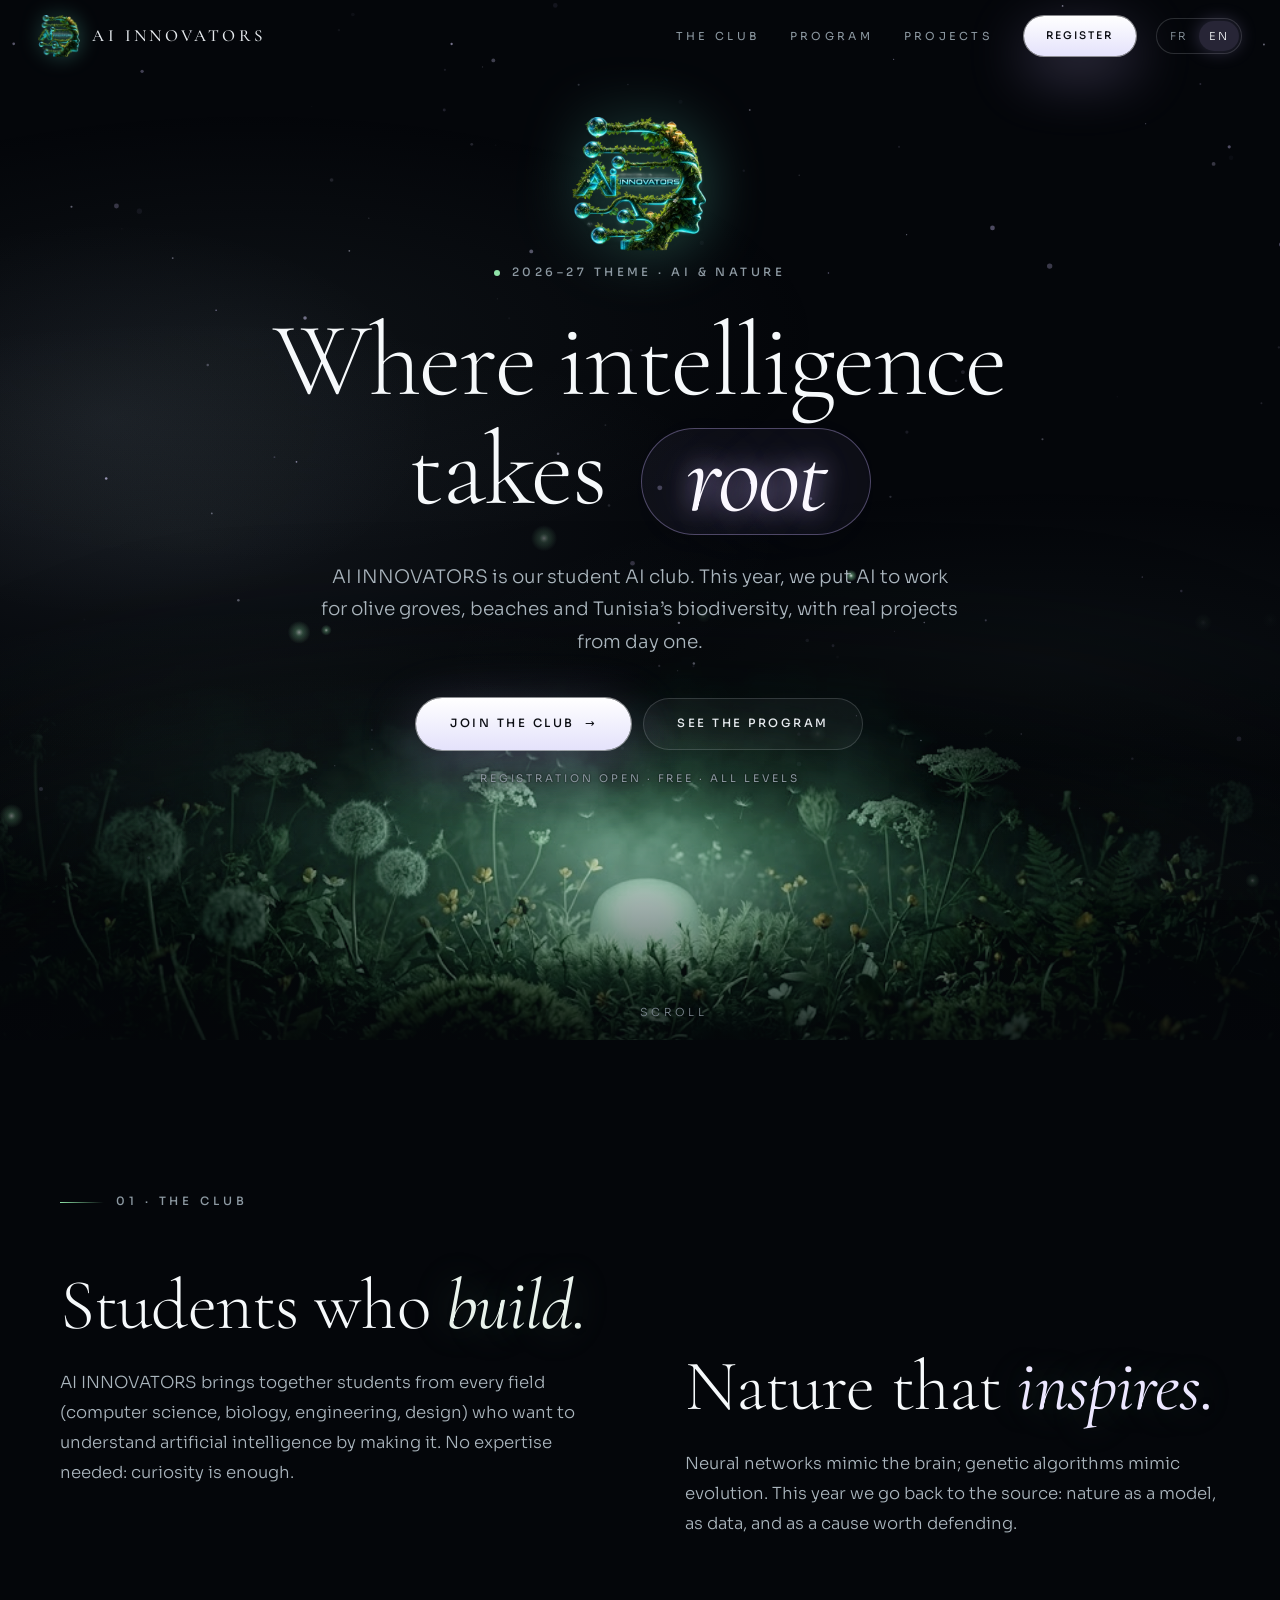
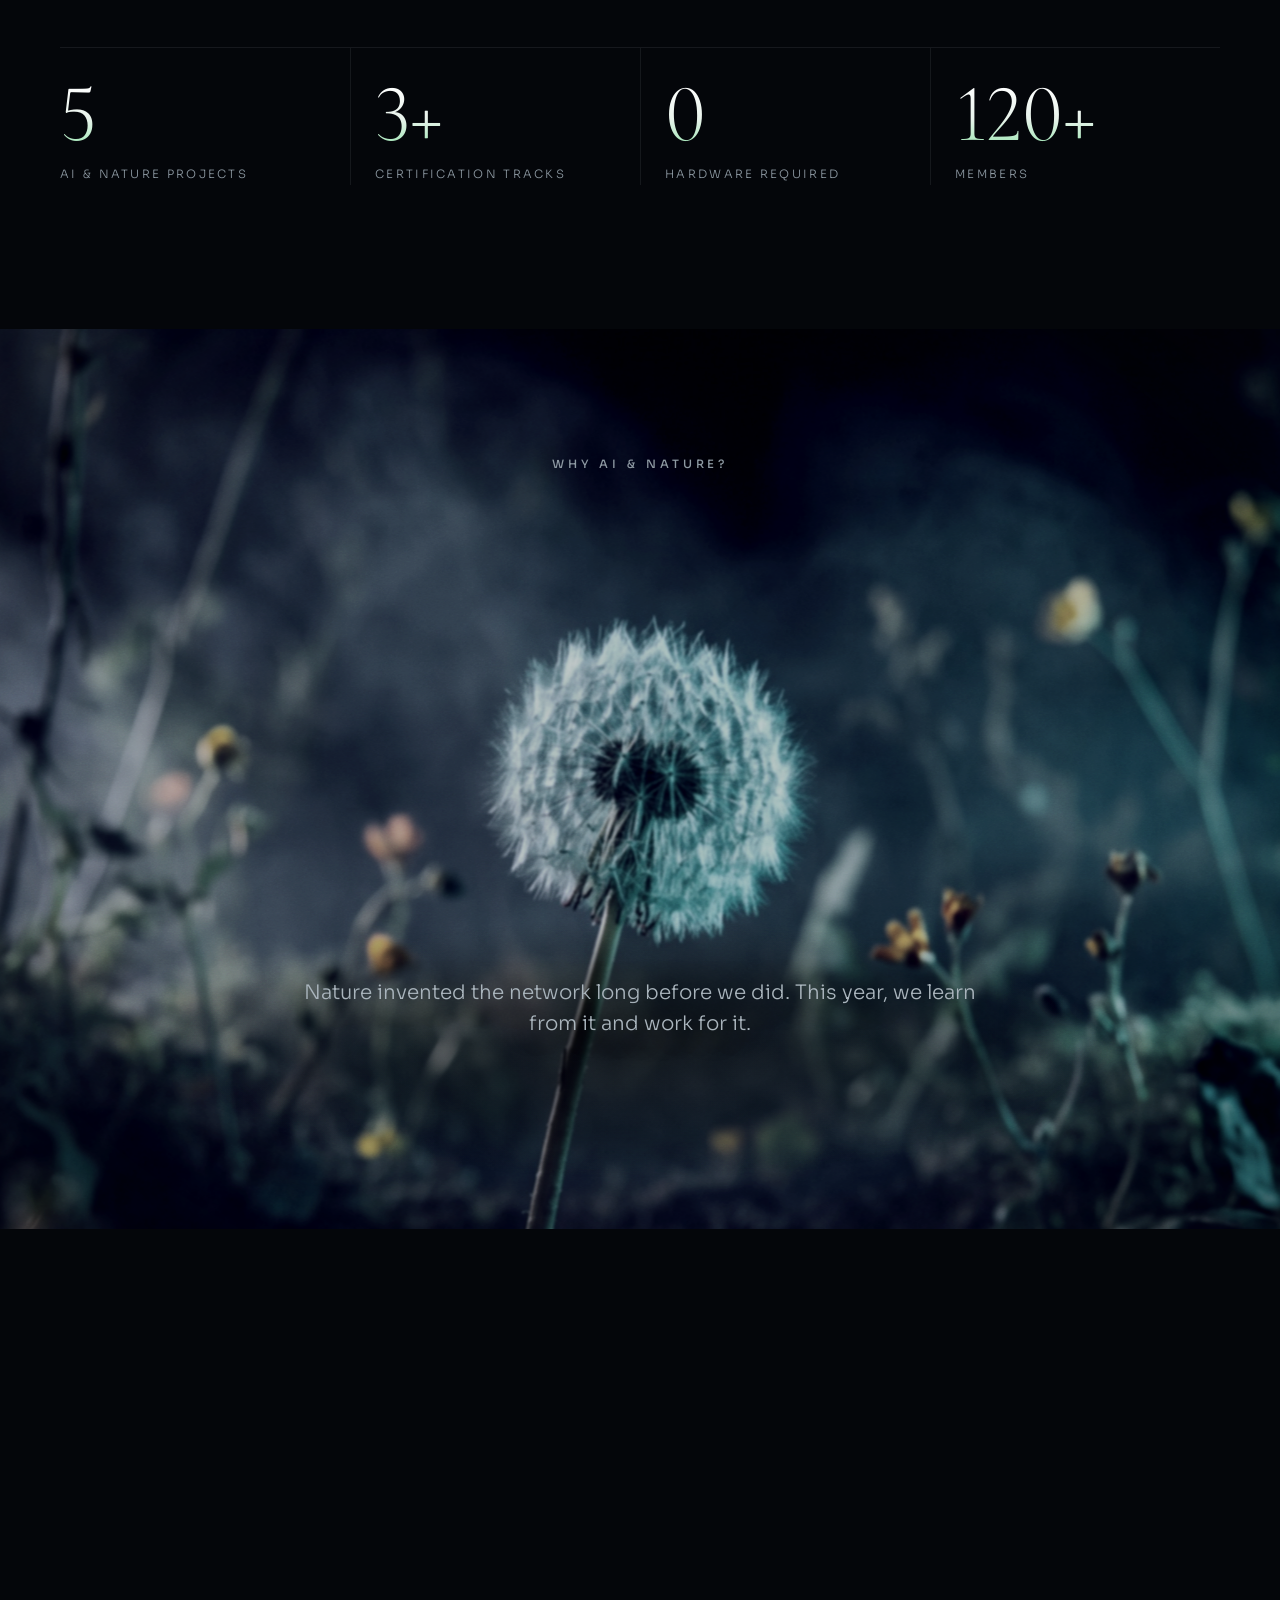
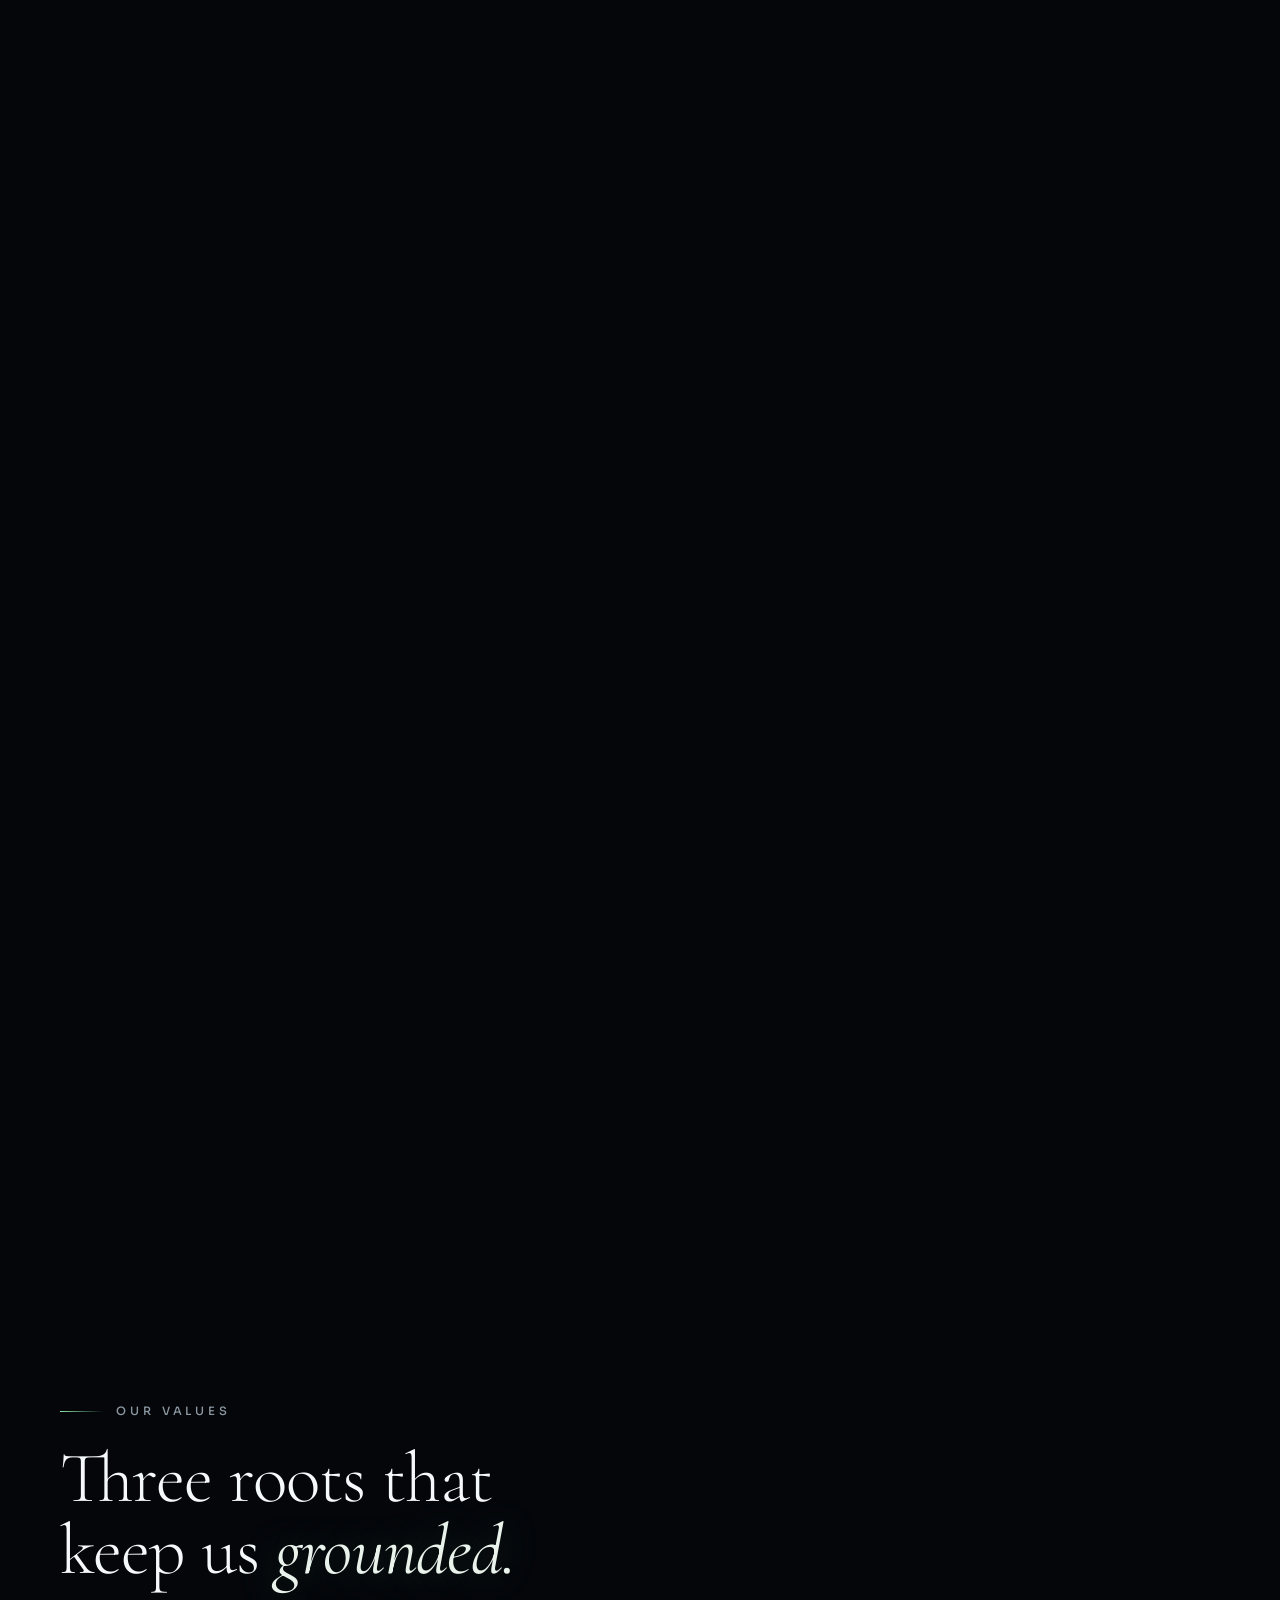
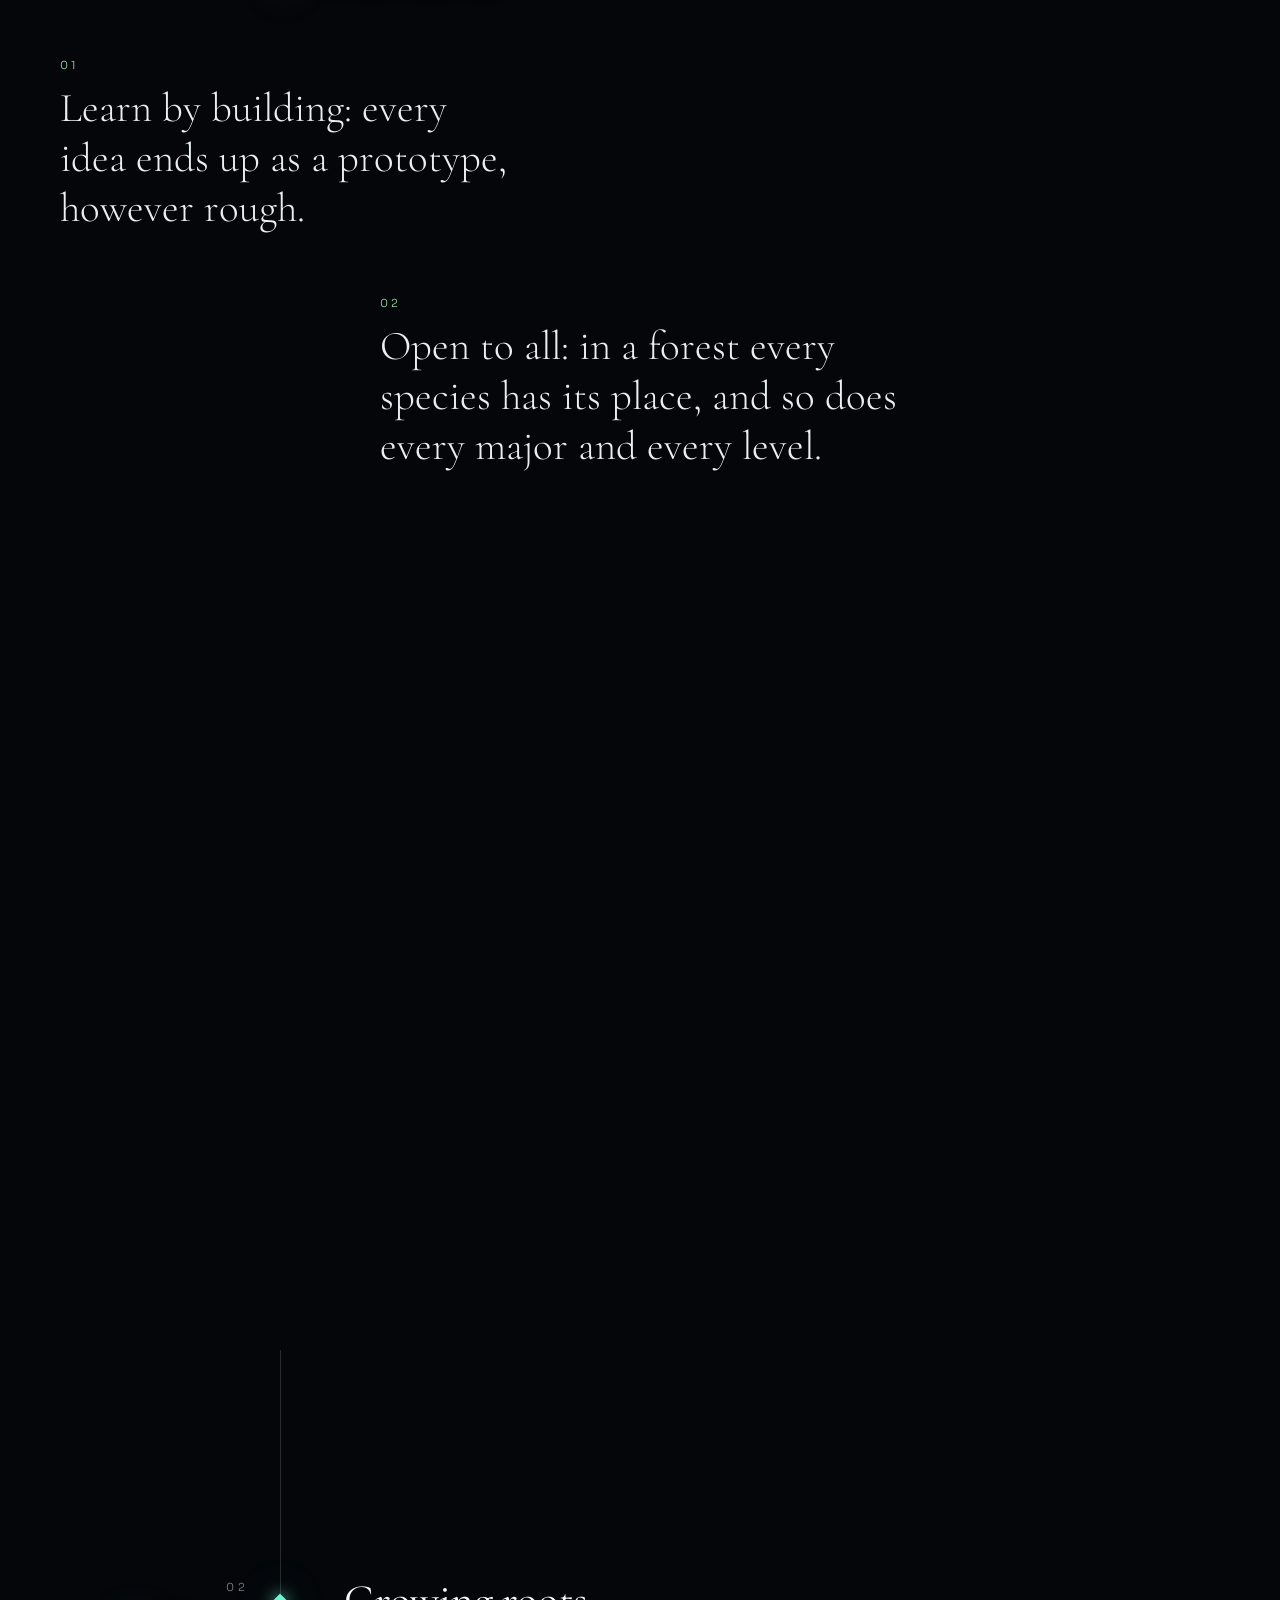
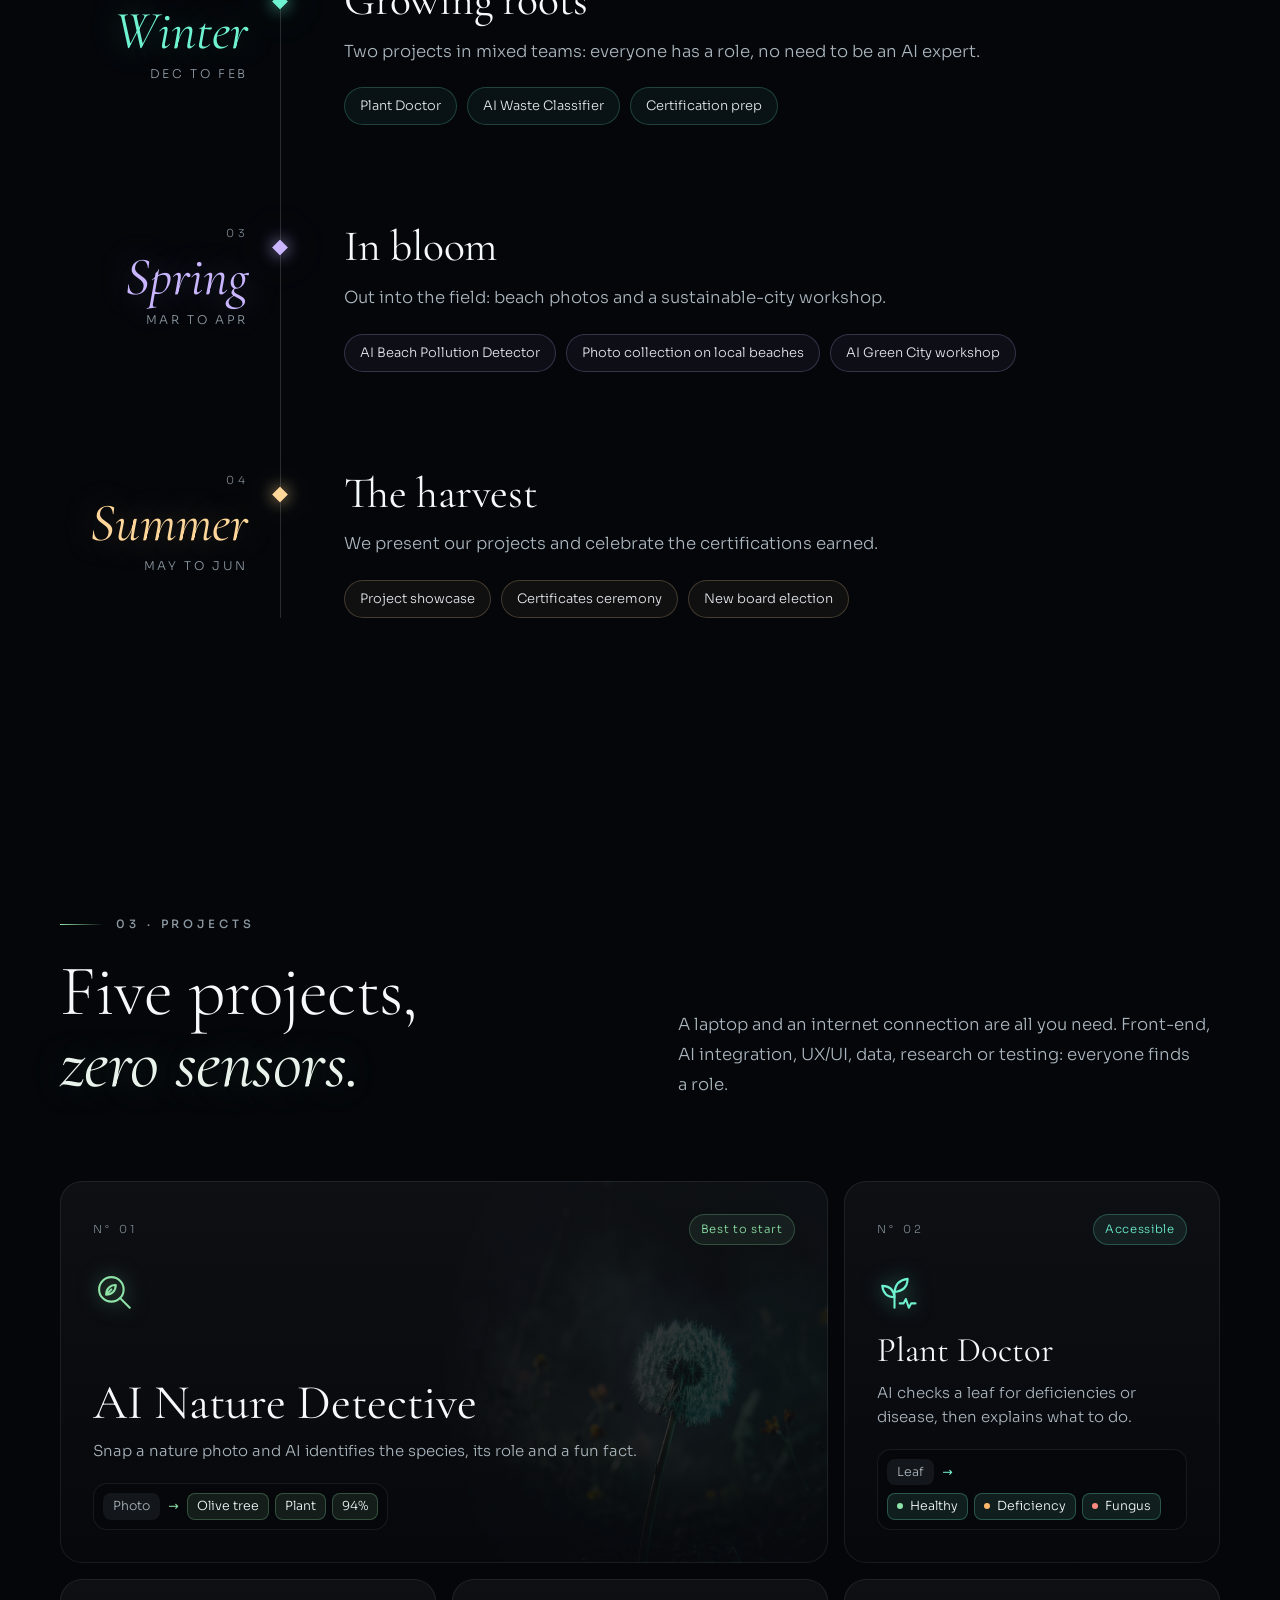
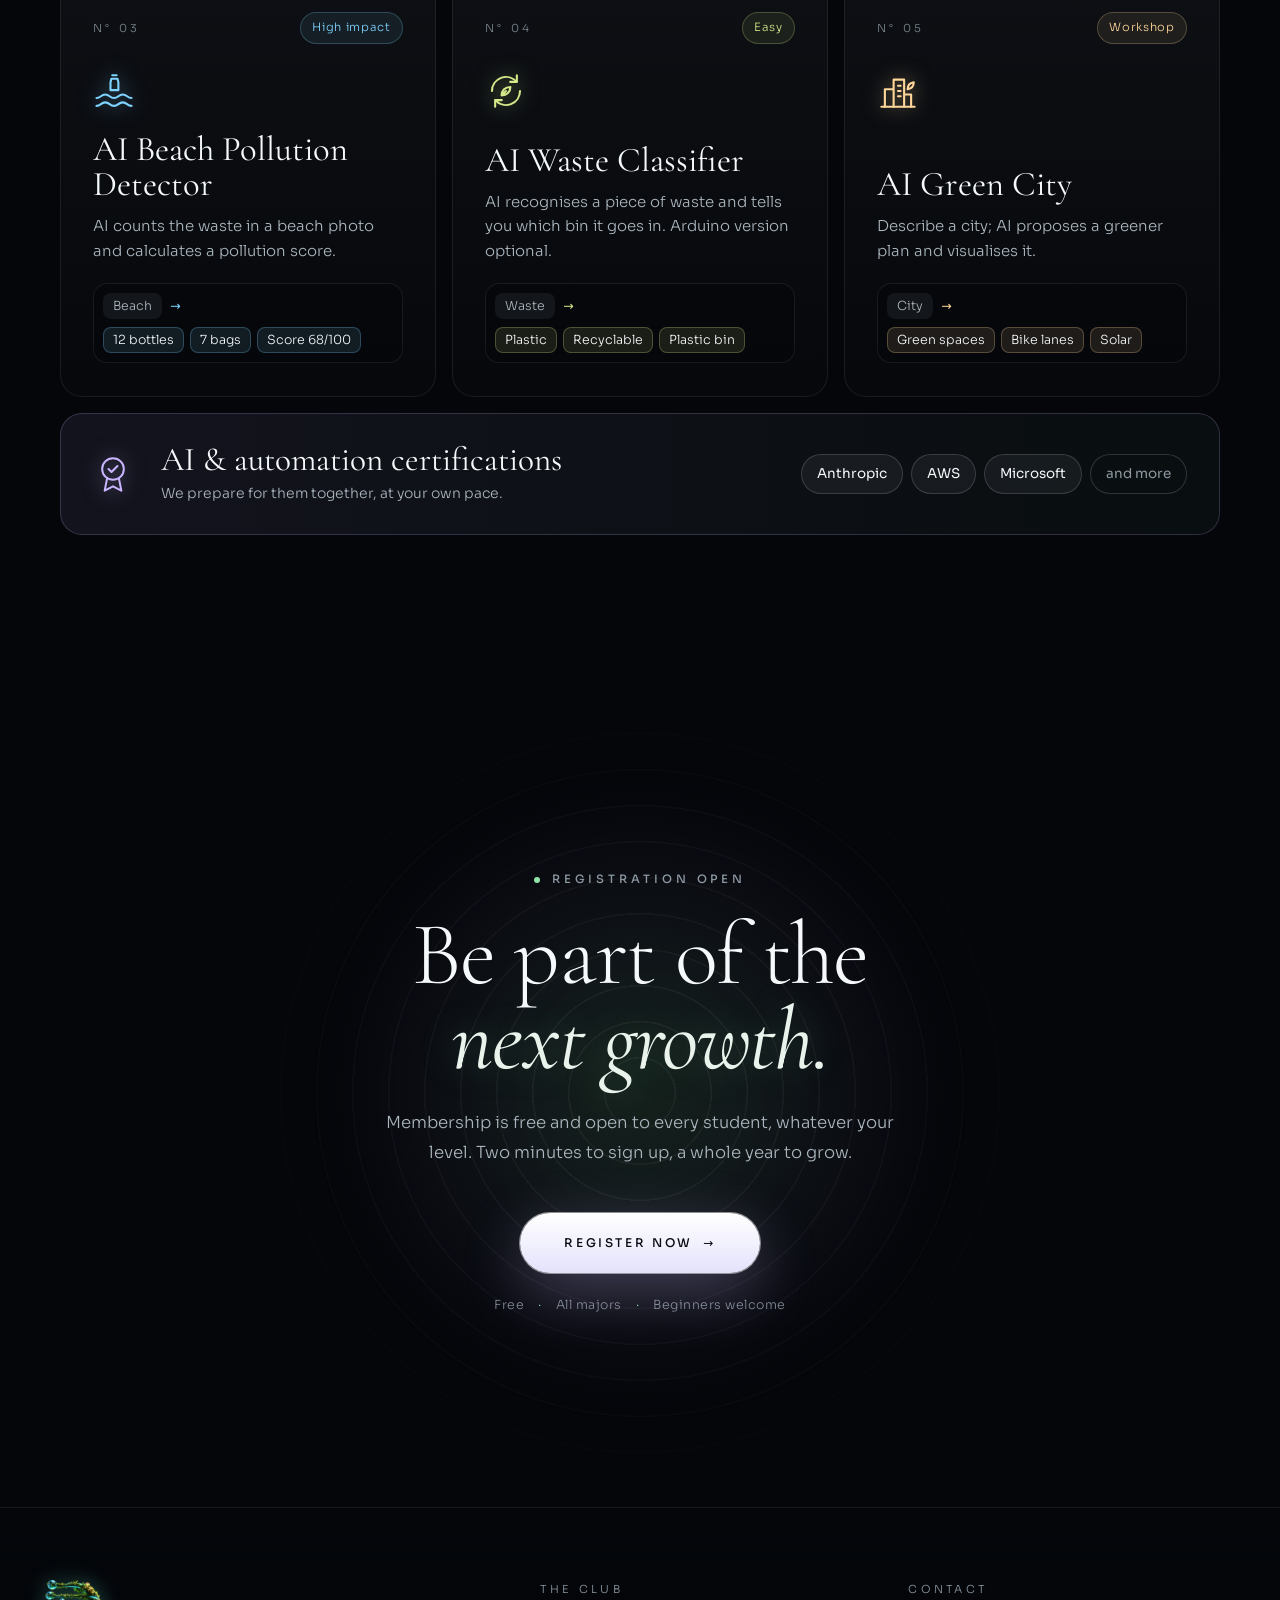
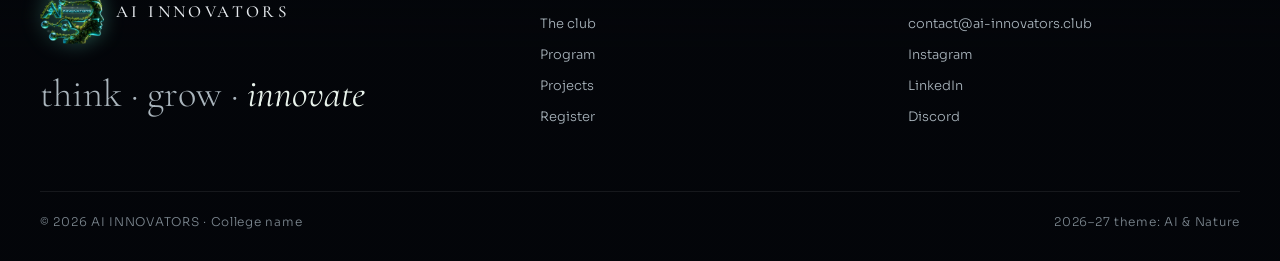
==== commit 27d4a80c: "Use absolute live URL for social preview image Co-Authored-By: Claude Opus 5 (1M context) <noreply@a" ====
--- a/index.html
+++ b/index.html
@@ -9,7 +9,8 @@
   <meta property="og:type" content="website">
   <meta property="og:title" content="AI INNOVATORS · IA &amp; Nature">
   <meta property="og:description" content="Le club d’IA des étudiants. Thème 2026–27 : IA &amp; Nature. Inscriptions ouvertes.">
-  <meta property="og:image" content="assets/img/og-image.jpg">
+  <meta property="og:url" content="https://aiinnovators.vercel.app/">
+  <meta property="og:image" content="https://aiinnovators.vercel.app/assets/img/og-image.jpg">
   <meta name="twitter:card" content="summary_large_image">
   <link rel="icon" href="assets/img/favicon-64.png" type="image/png">
   <link rel="apple-touch-icon" href="assets/img/apple-touch-icon.png">
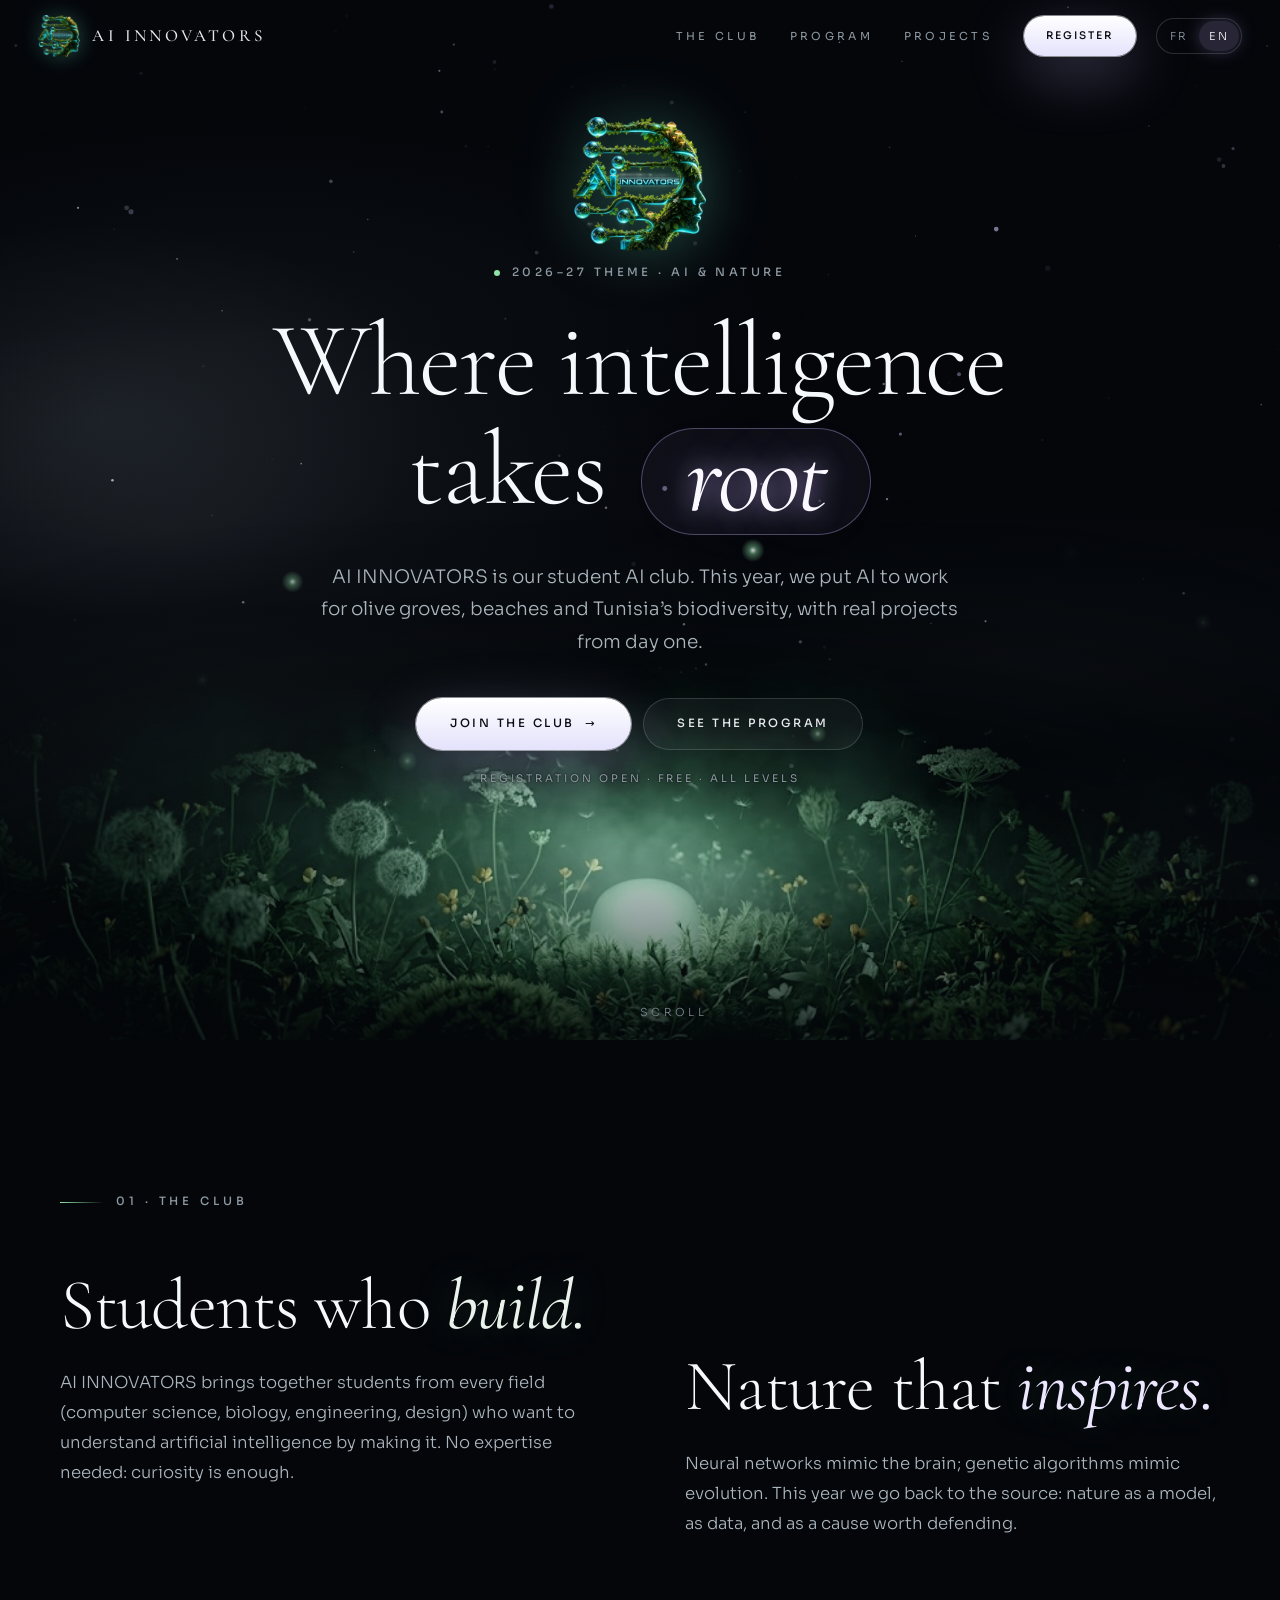
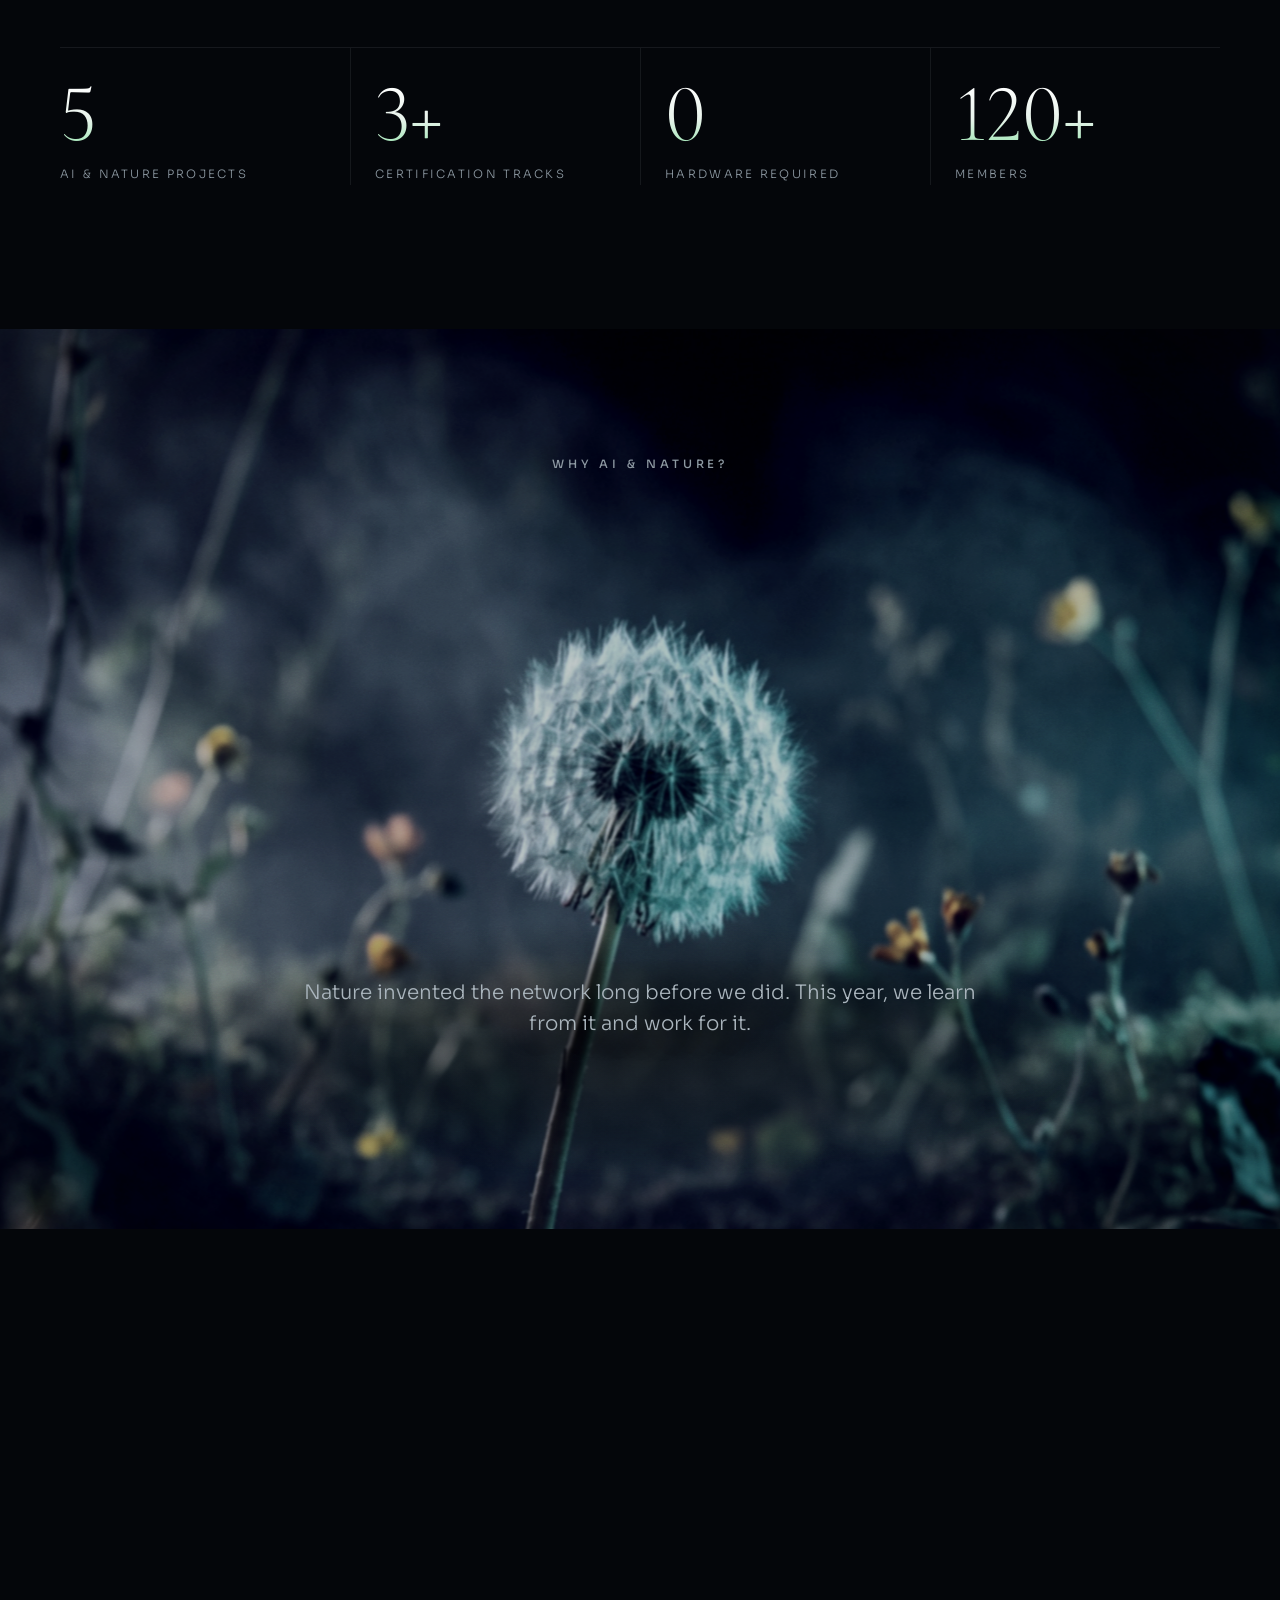
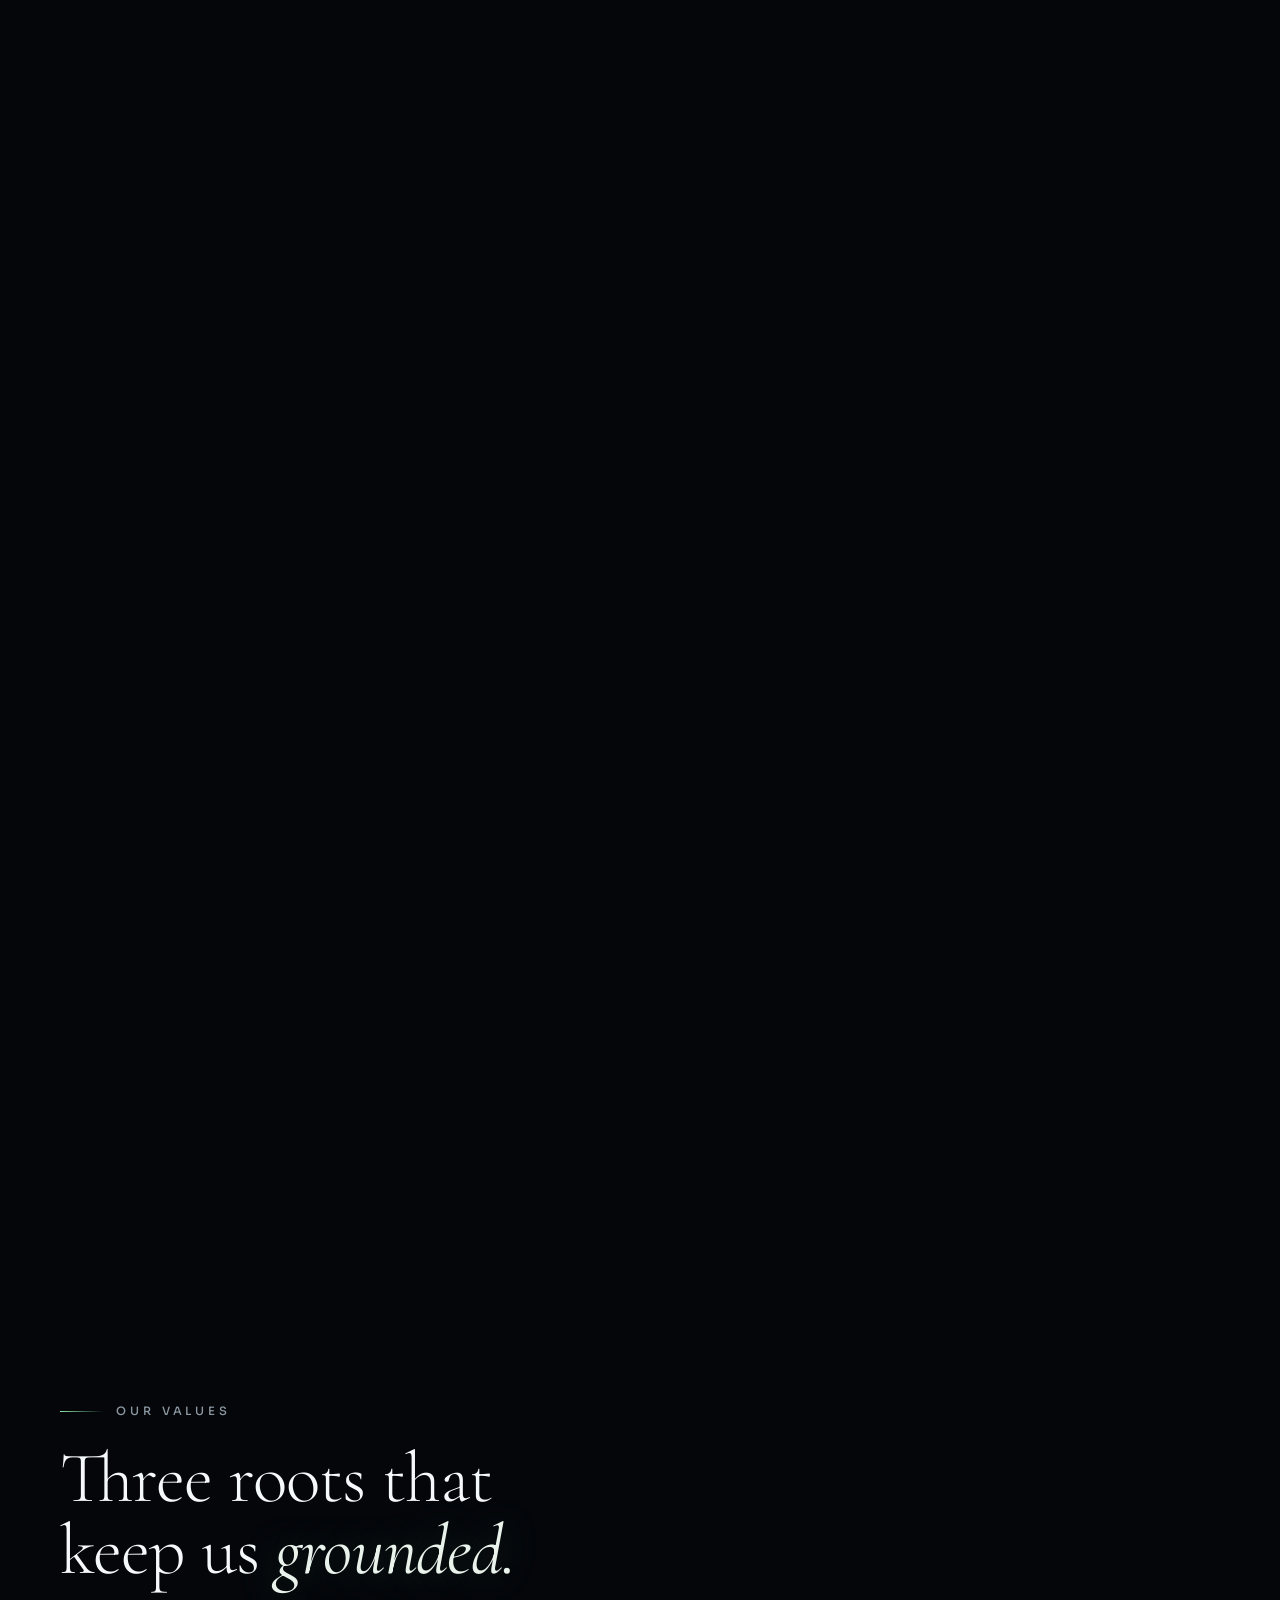
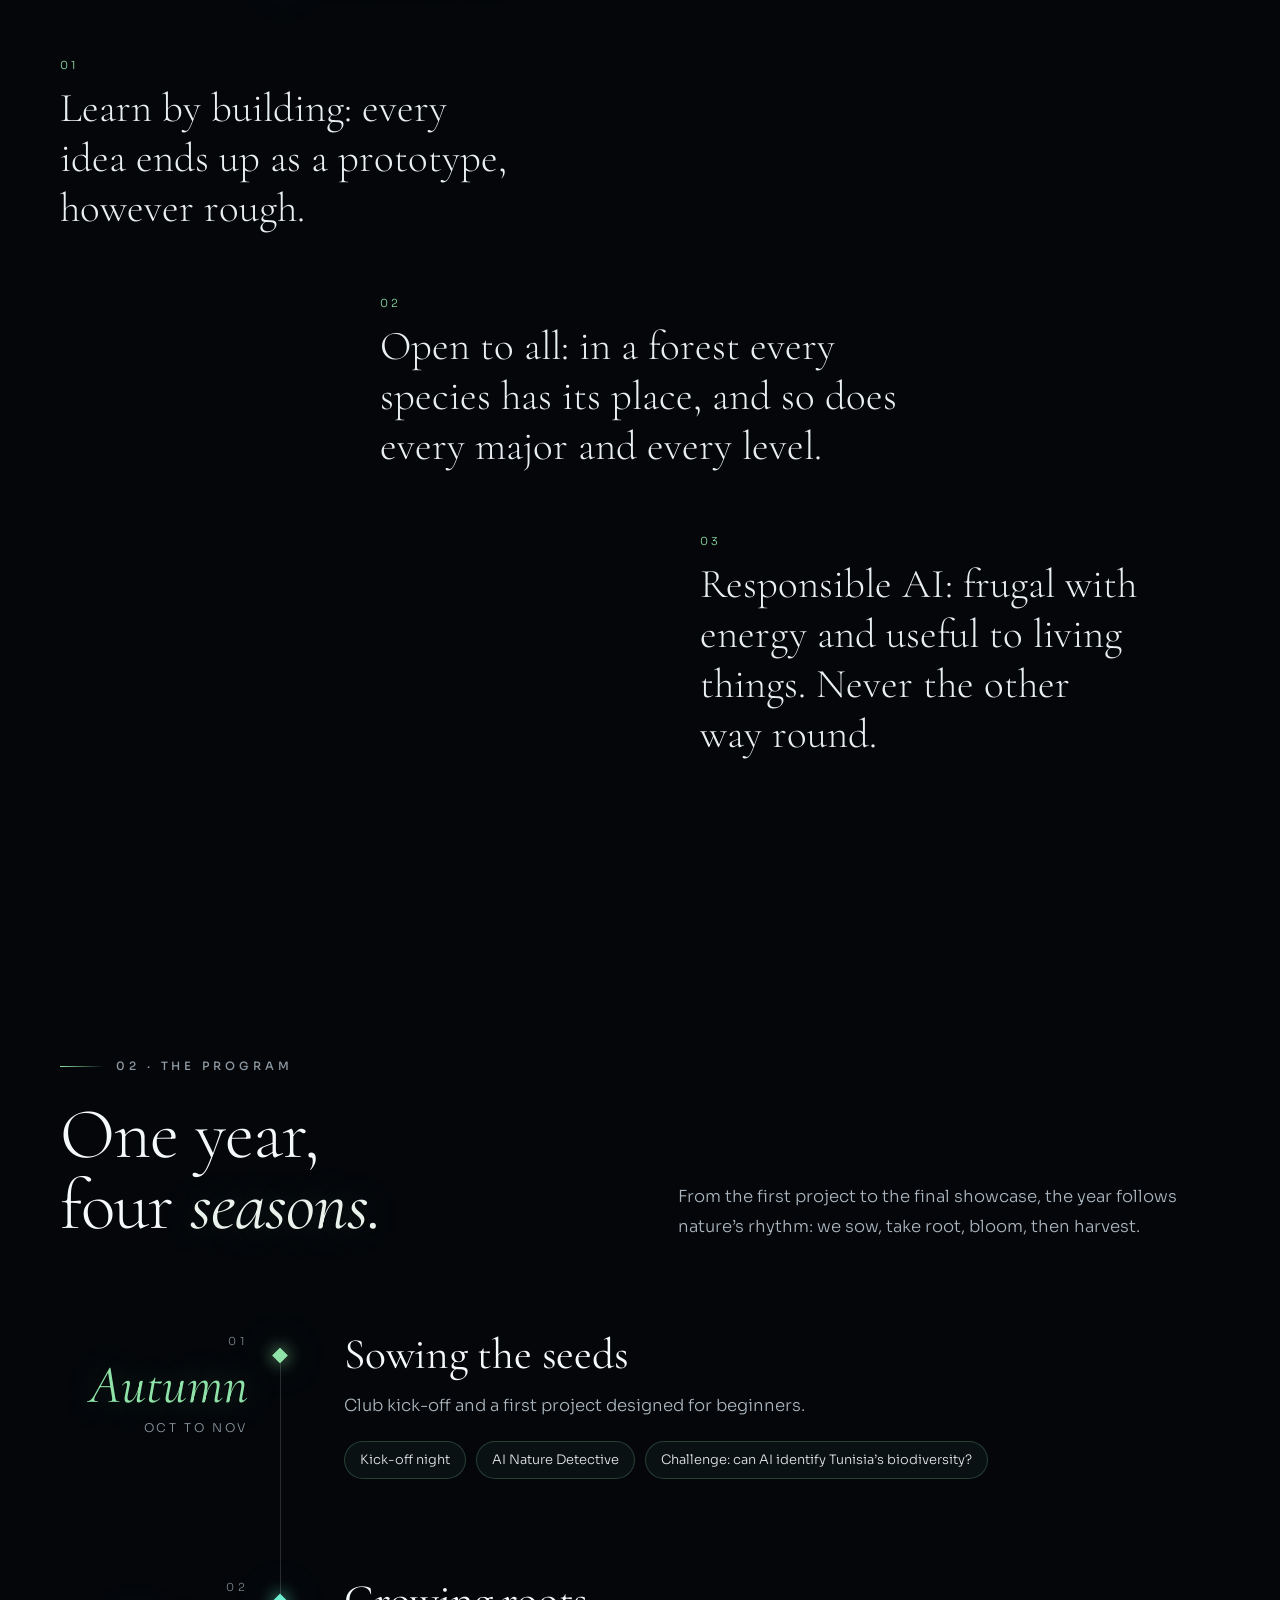
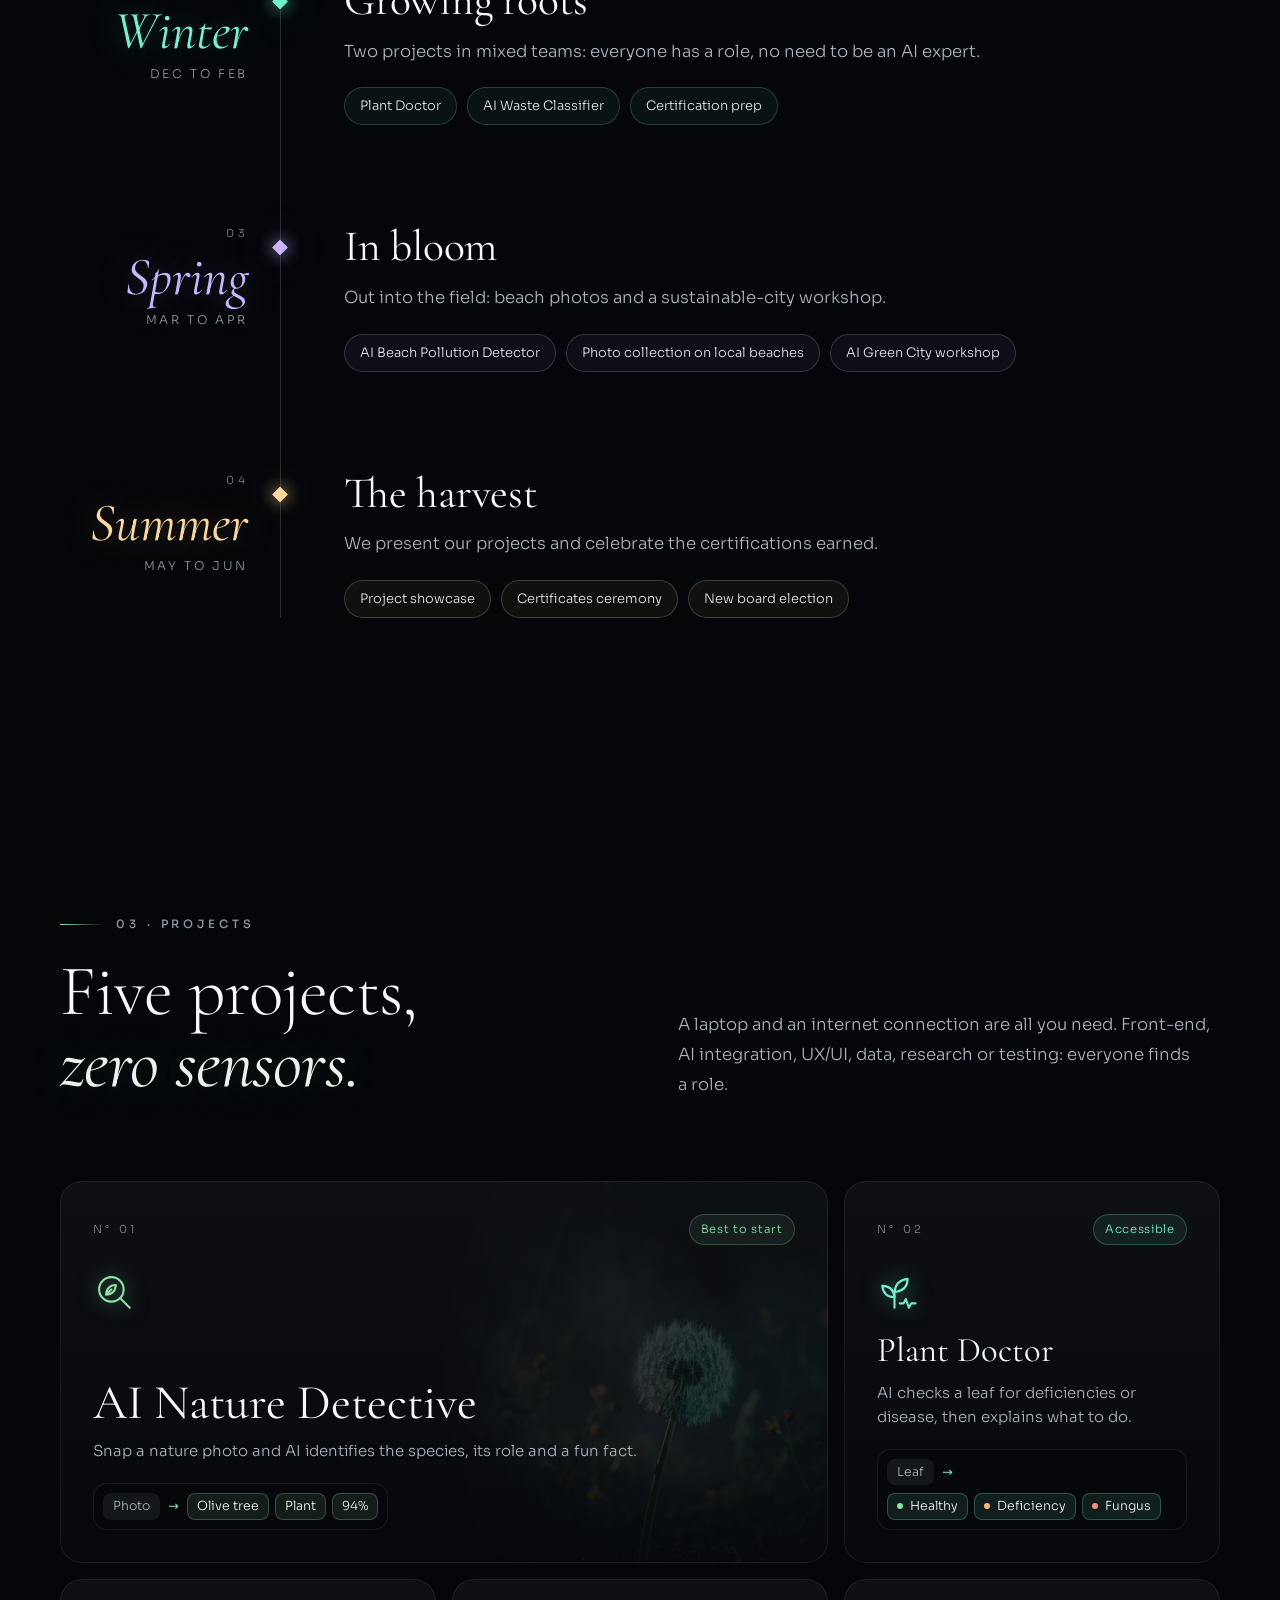
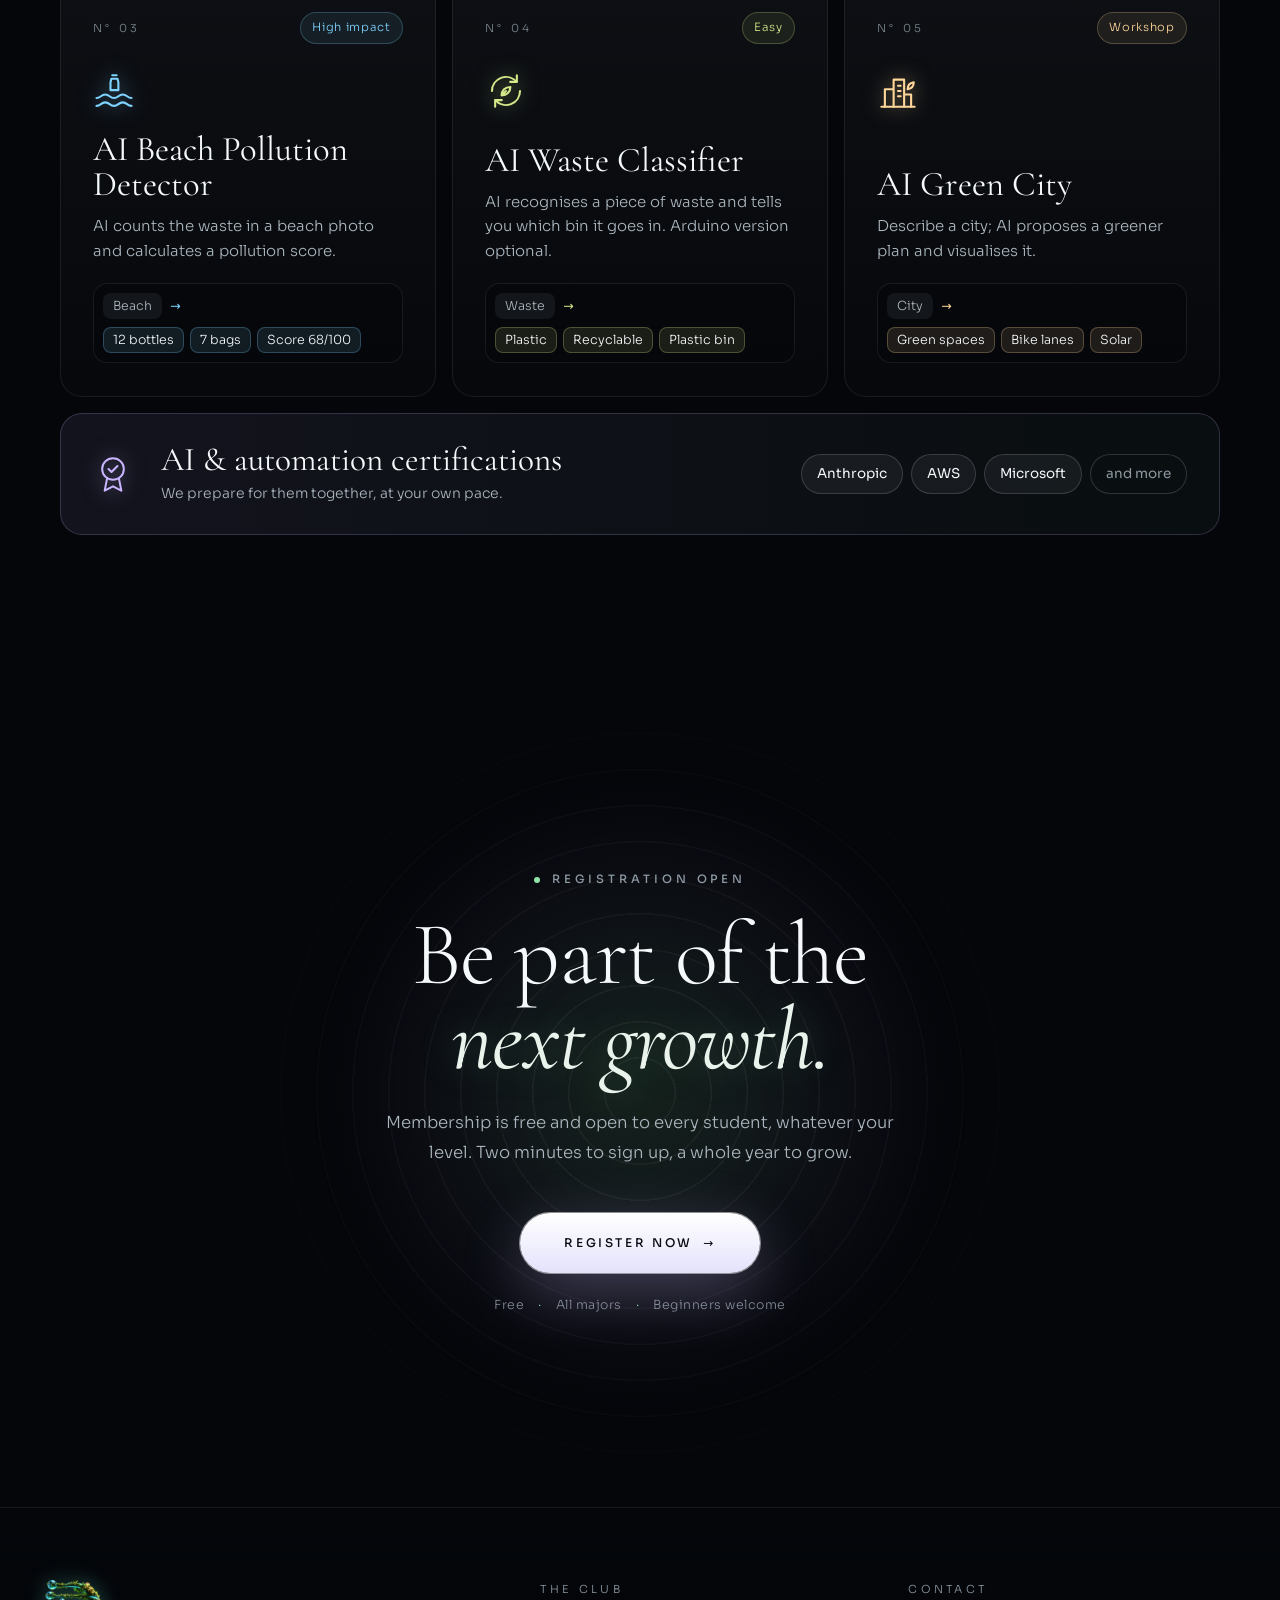
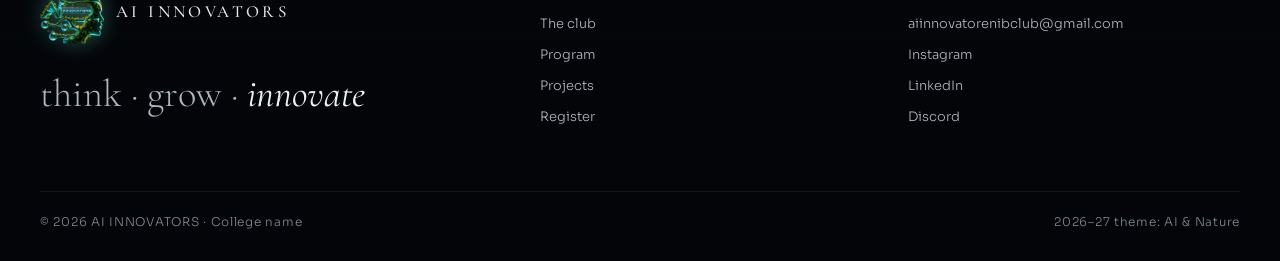
==== commit 8fd3828e: "Fix Apps Script sheet access, restrict form to ENIB fields, set contact email - apps-script/Code.gs:" ====
--- a/index.html
+++ b/index.html
@@ -254,7 +254,7 @@
         <p class="footer-label" data-i18n="footer.contact"></p>
         <!-- TODO: real email and social links -->
         <ul class="footer-links">
-          <li><a href="mailto:contact@ai-innovators.club">contact@ai-innovators.club</a></li>
+          <li><a href="mailto:aiinnovatorenibclub@gmail.com">aiinnovatorenibclub@gmail.com</a></li>
           <li><a href="#" rel="noopener">Instagram</a></li>
           <li><a href="#" rel="noopener">LinkedIn</a></li>
           <li><a href="#" rel="noopener">Discord</a></li>
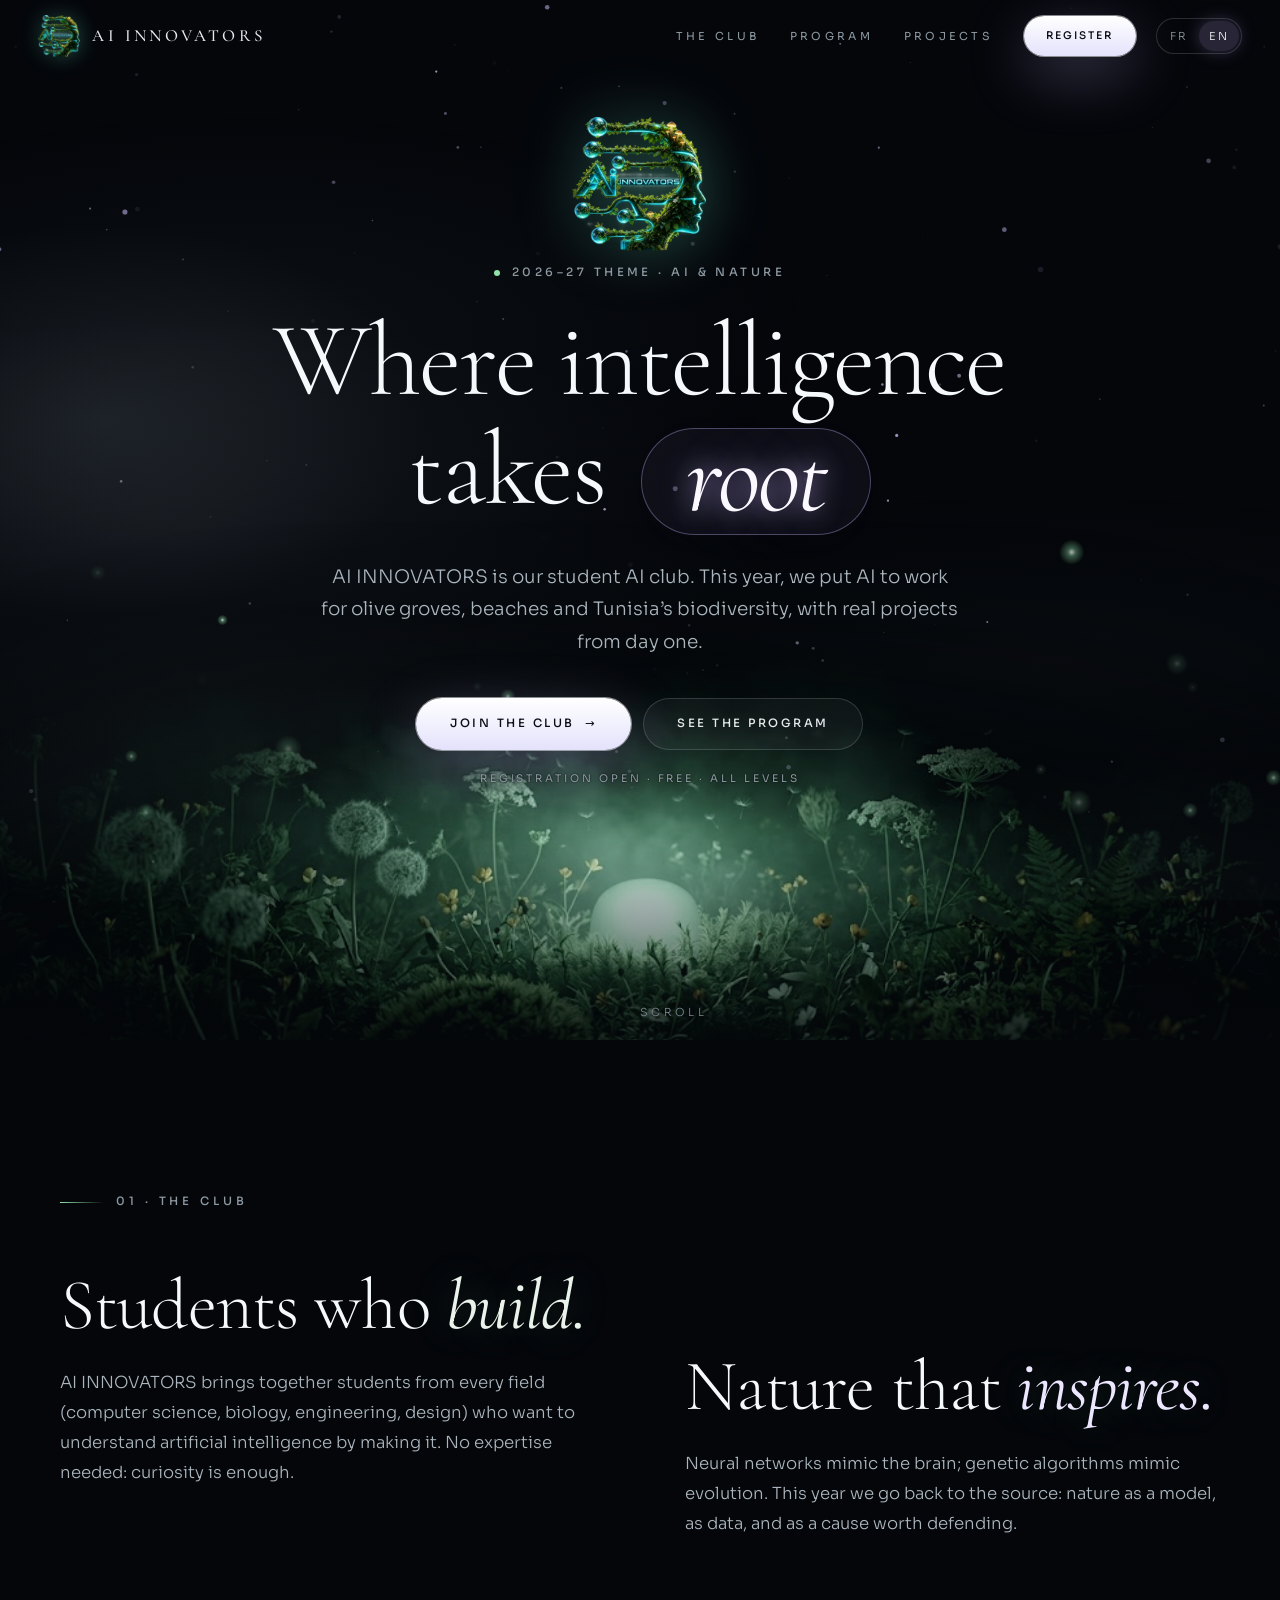
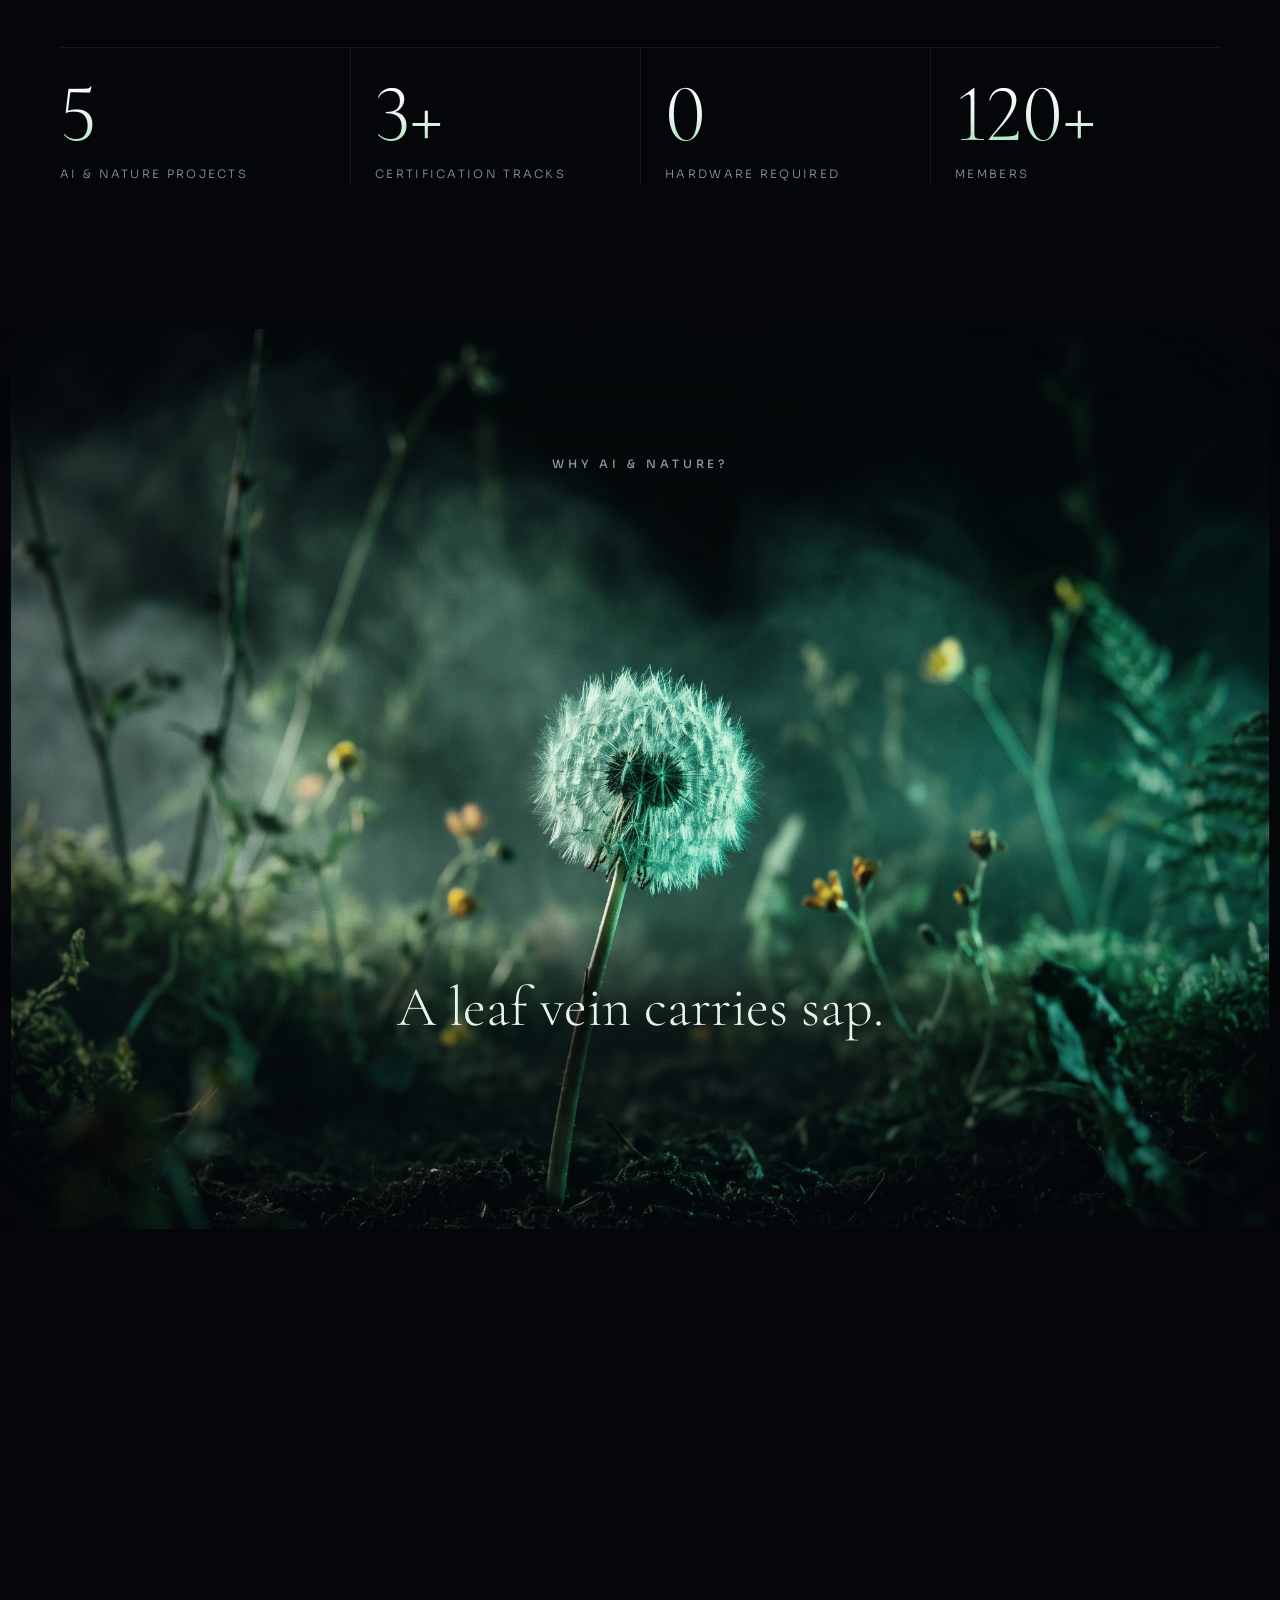
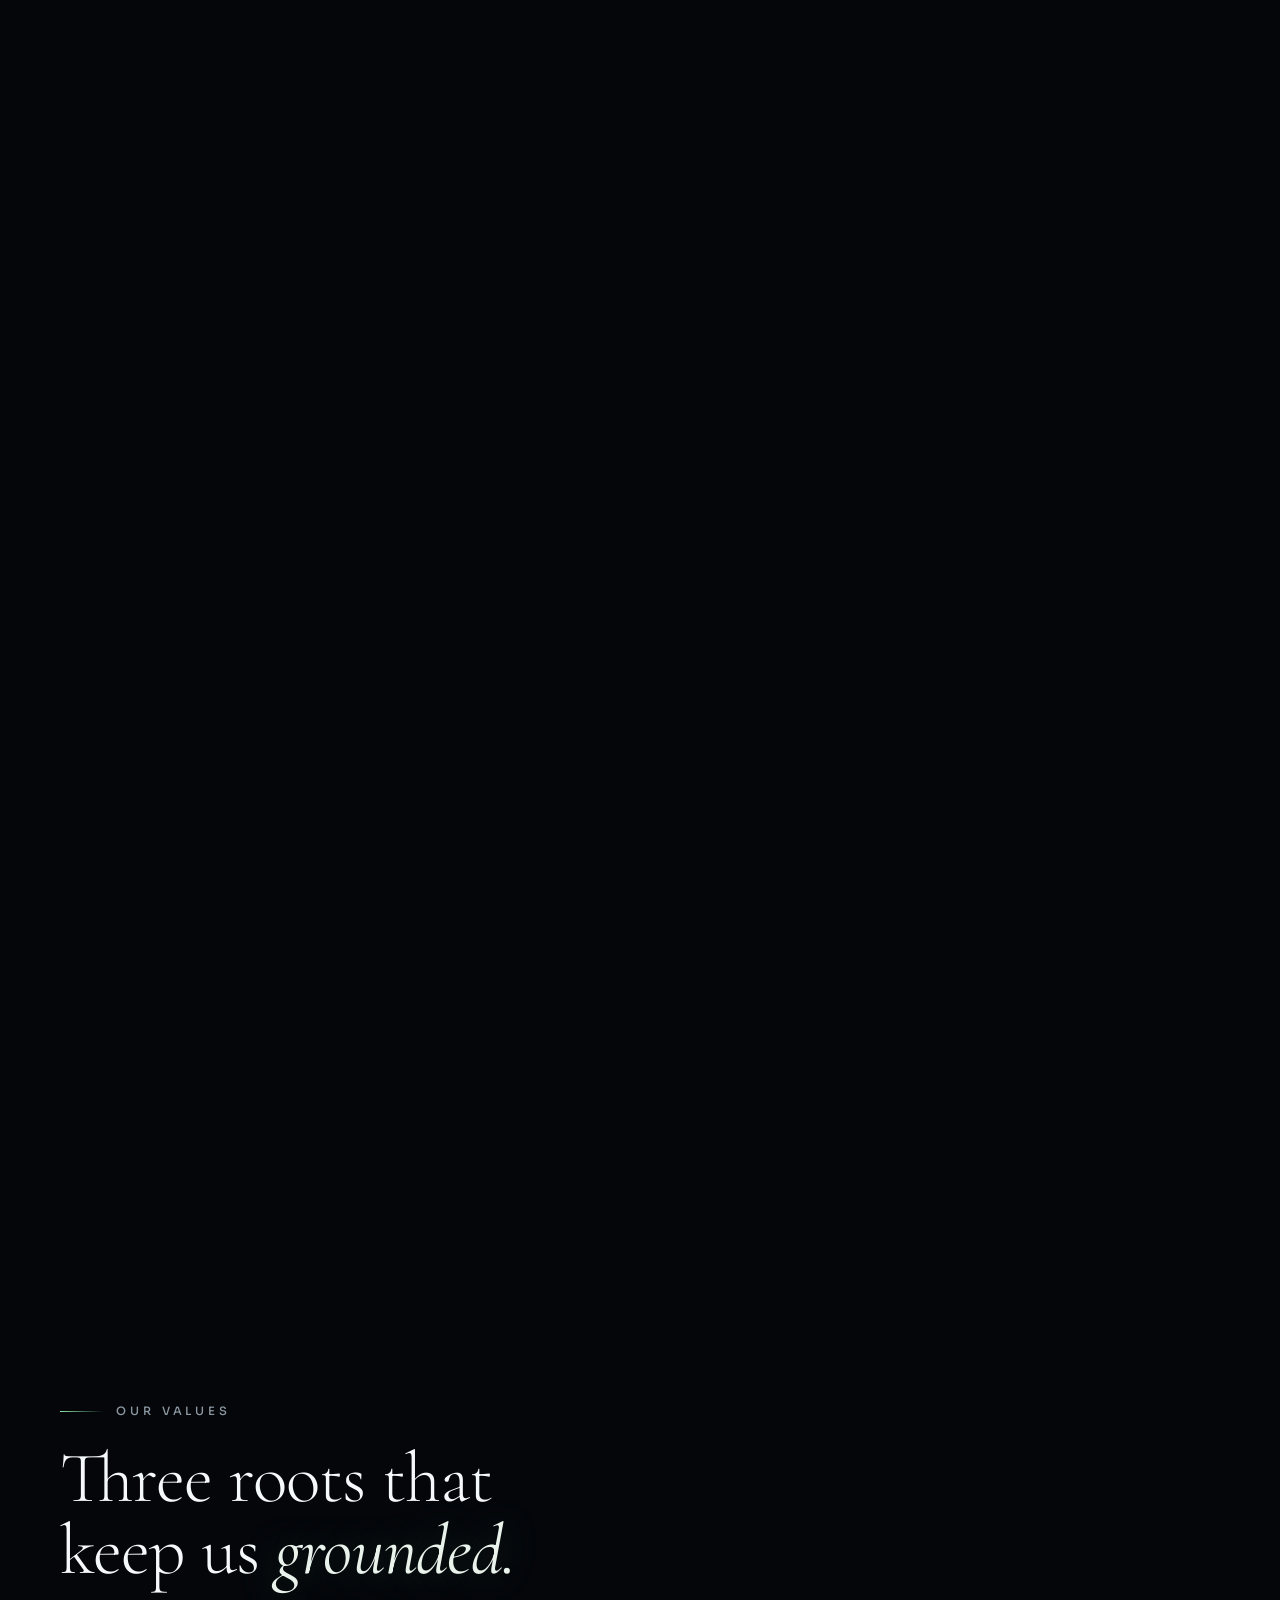
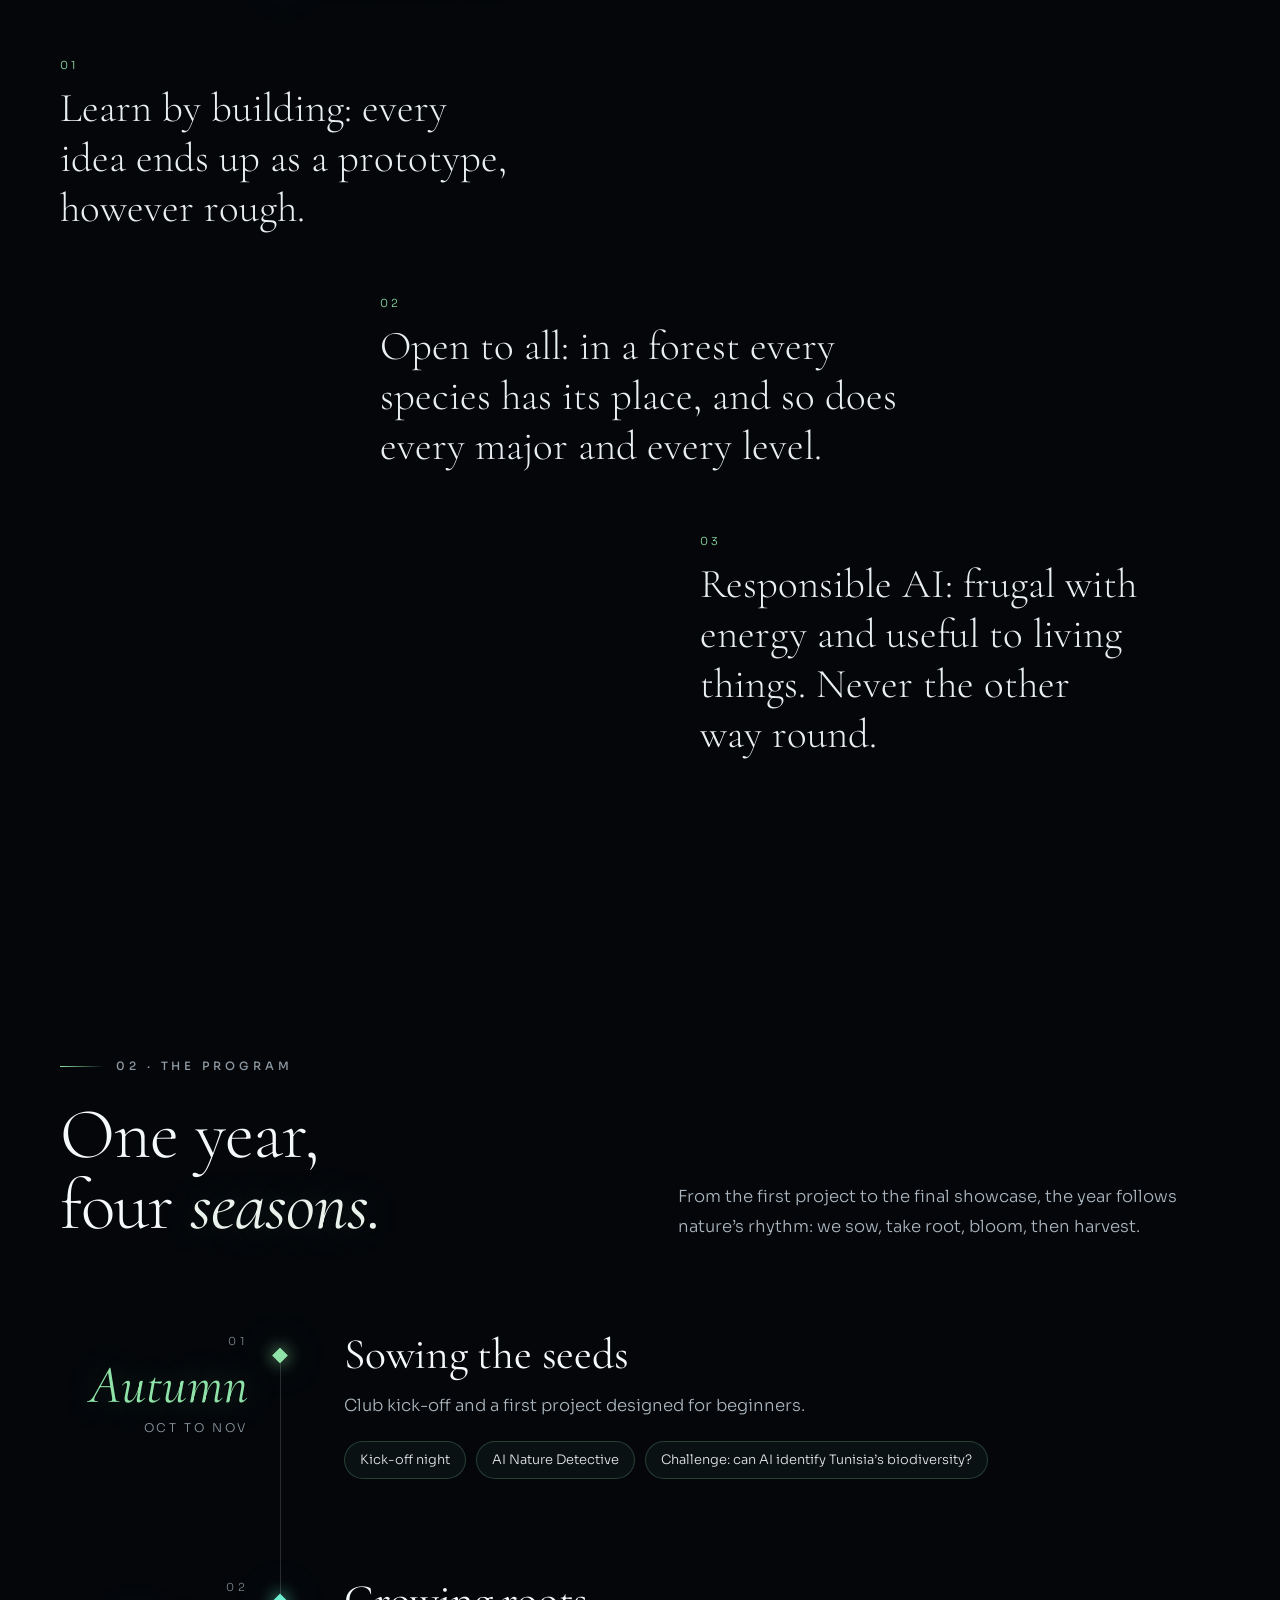
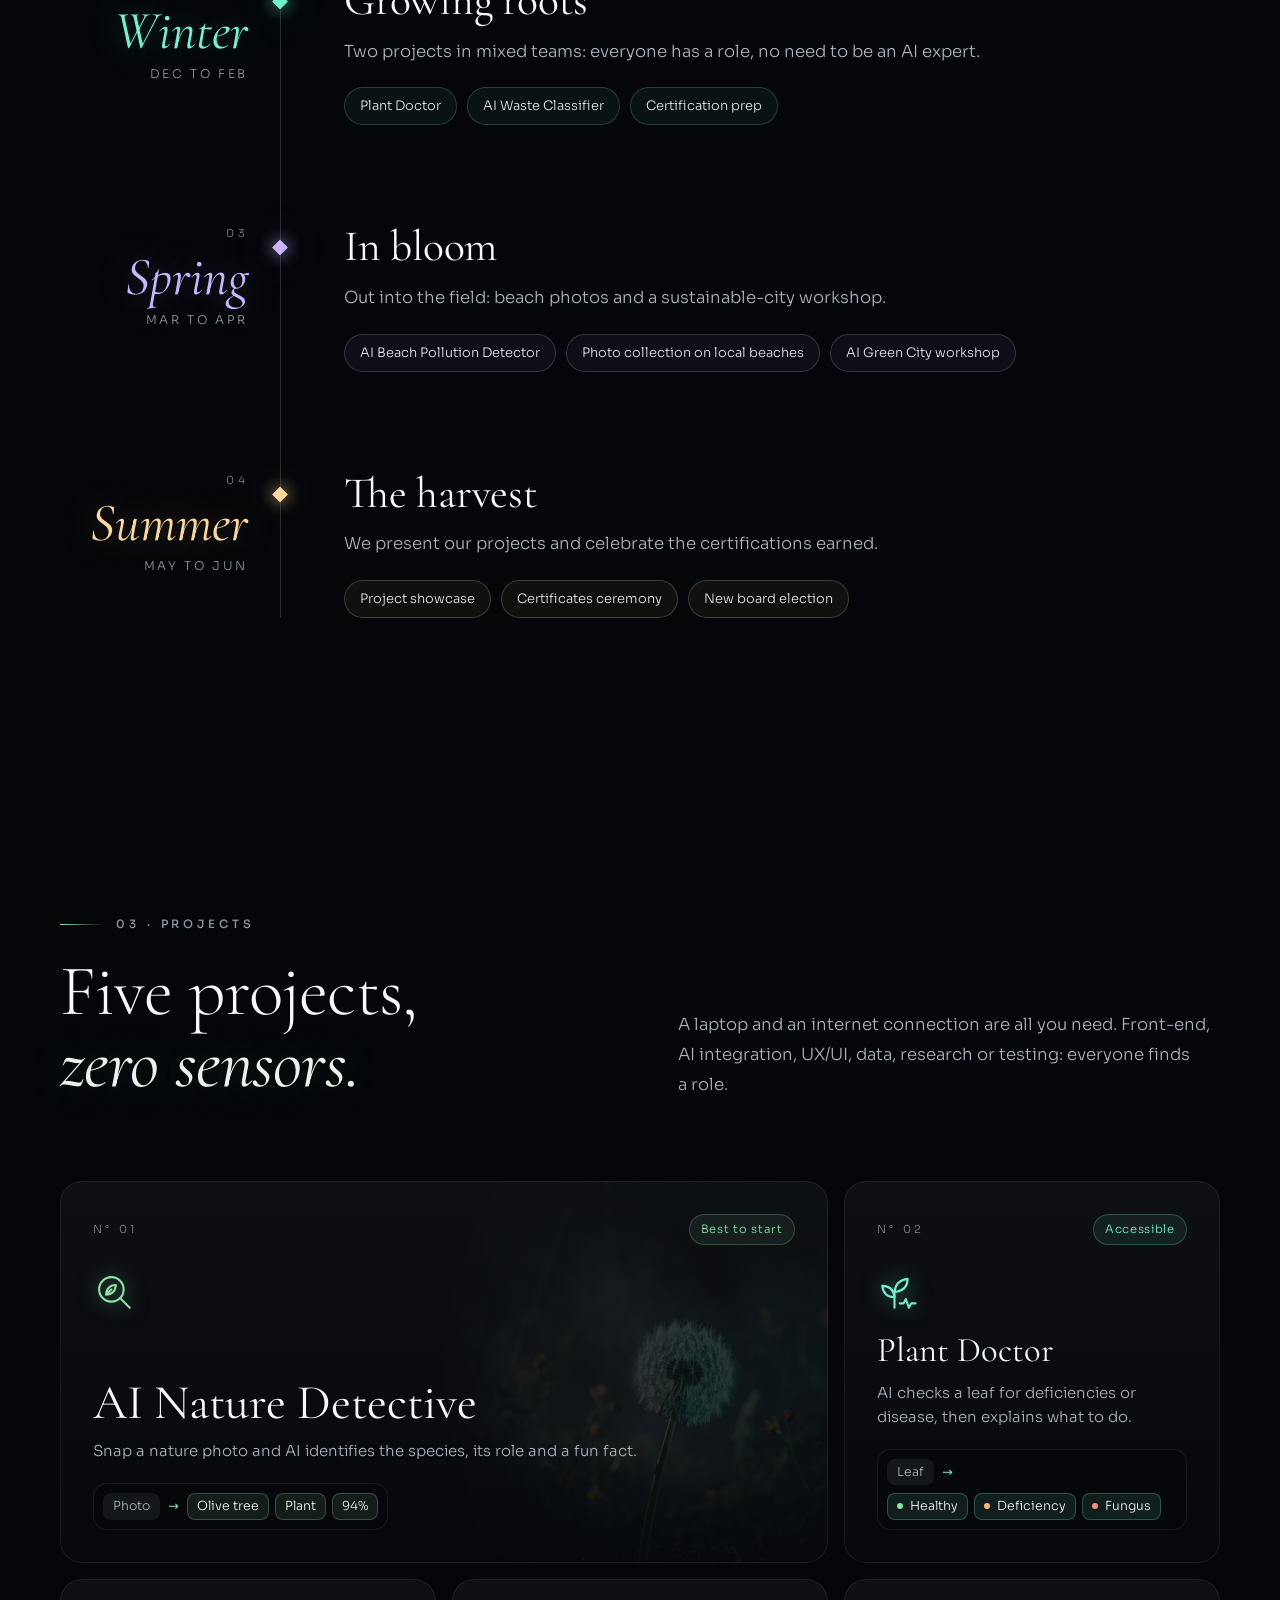
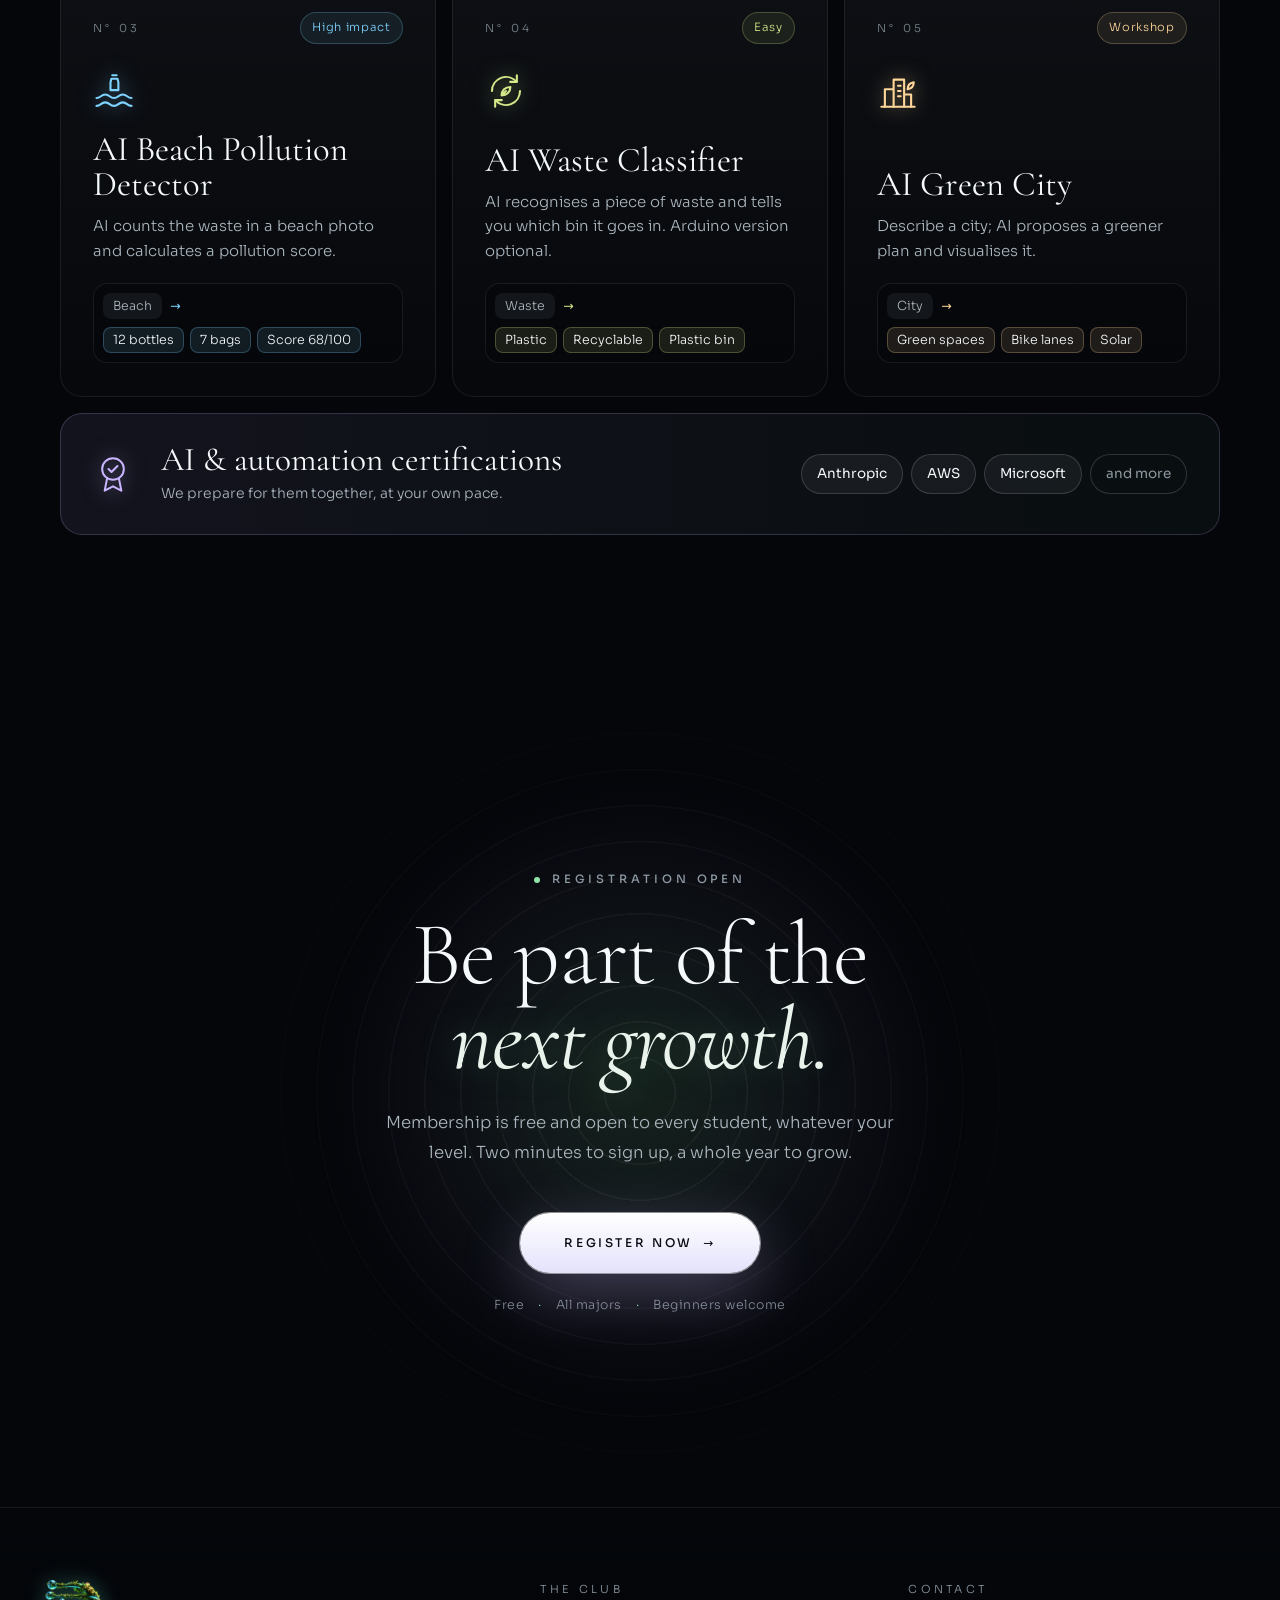
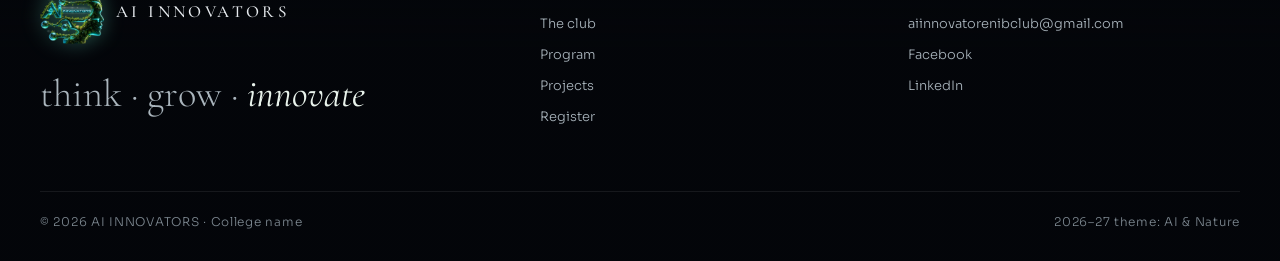
==== commit 309a1d38: "Add club Facebook and LinkedIn links to the footer Replace the Instagram/LinkedIn/Discord placeholde" ====
--- a/index.html
+++ b/index.html
@@ -252,12 +252,10 @@
       </div>
       <div>
         <p class="footer-label" data-i18n="footer.contact"></p>
-        <!-- TODO: real email and social links -->
         <ul class="footer-links">
           <li><a href="mailto:aiinnovatorenibclub@gmail.com">aiinnovatorenibclub@gmail.com</a></li>
-          <li><a href="#" rel="noopener">Instagram</a></li>
-          <li><a href="#" rel="noopener">LinkedIn</a></li>
-          <li><a href="#" rel="noopener">Discord</a></li>
+          <li><a href="https://www.facebook.com/profile.php?id=61587161589764" target="_blank" rel="noopener noreferrer">Facebook</a></li>
+          <li><a href="https://www.linkedin.com/in/ai-innovator-enib-club-8a0b57435" target="_blank" rel="noopener noreferrer">LinkedIn</a></li>
         </ul>
       </div>
     </div>
